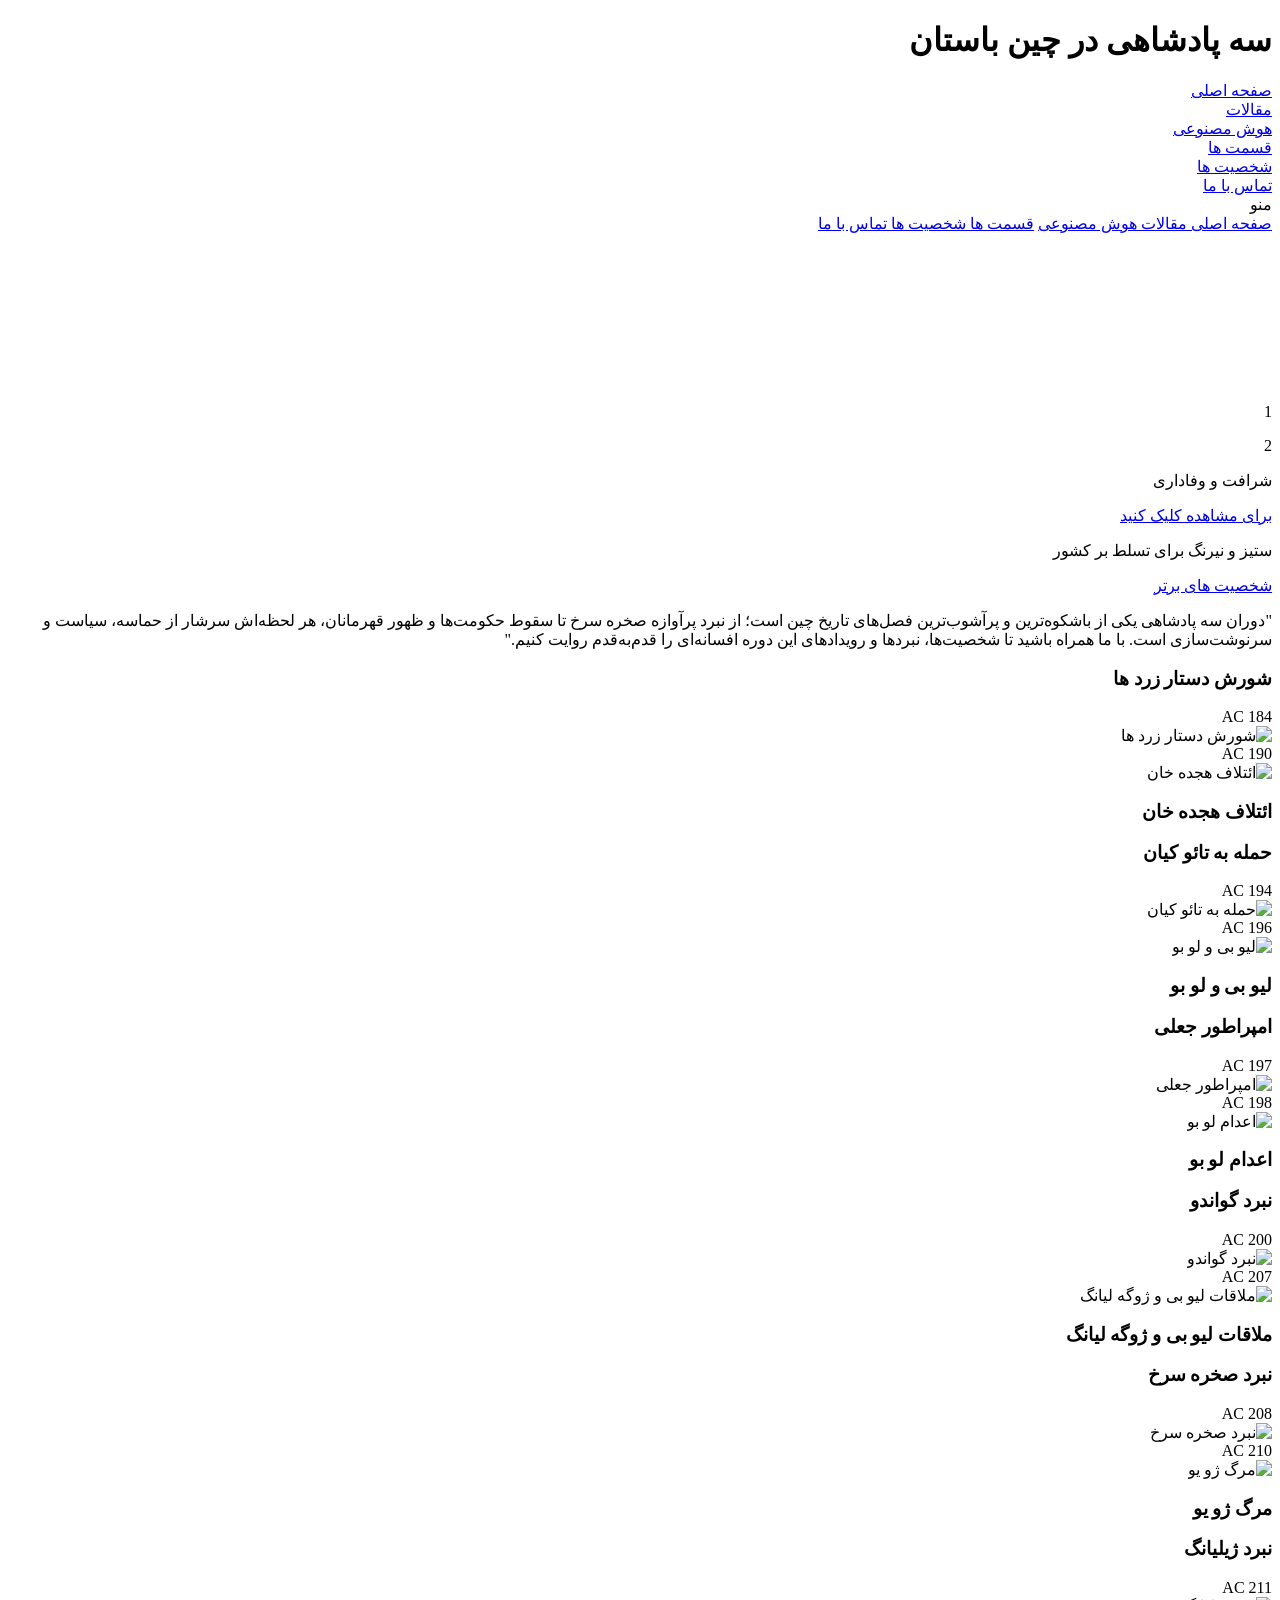
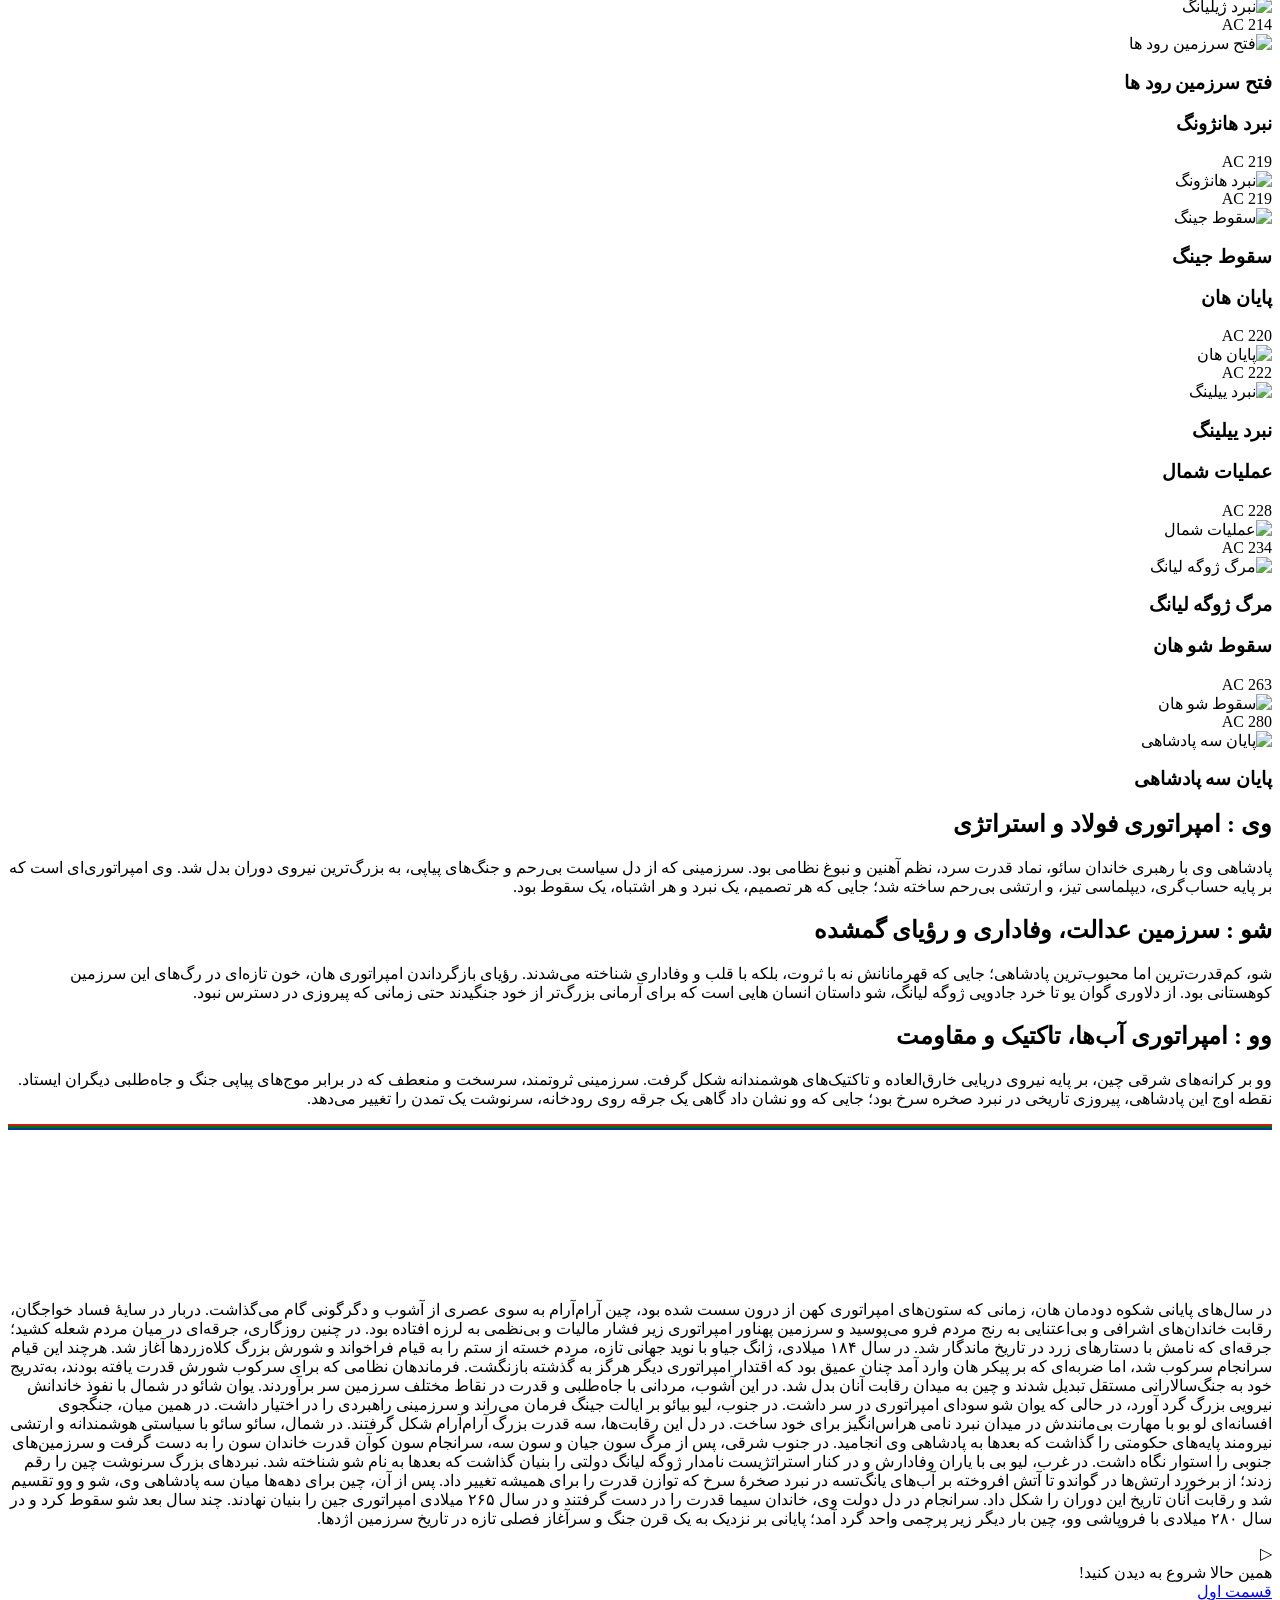
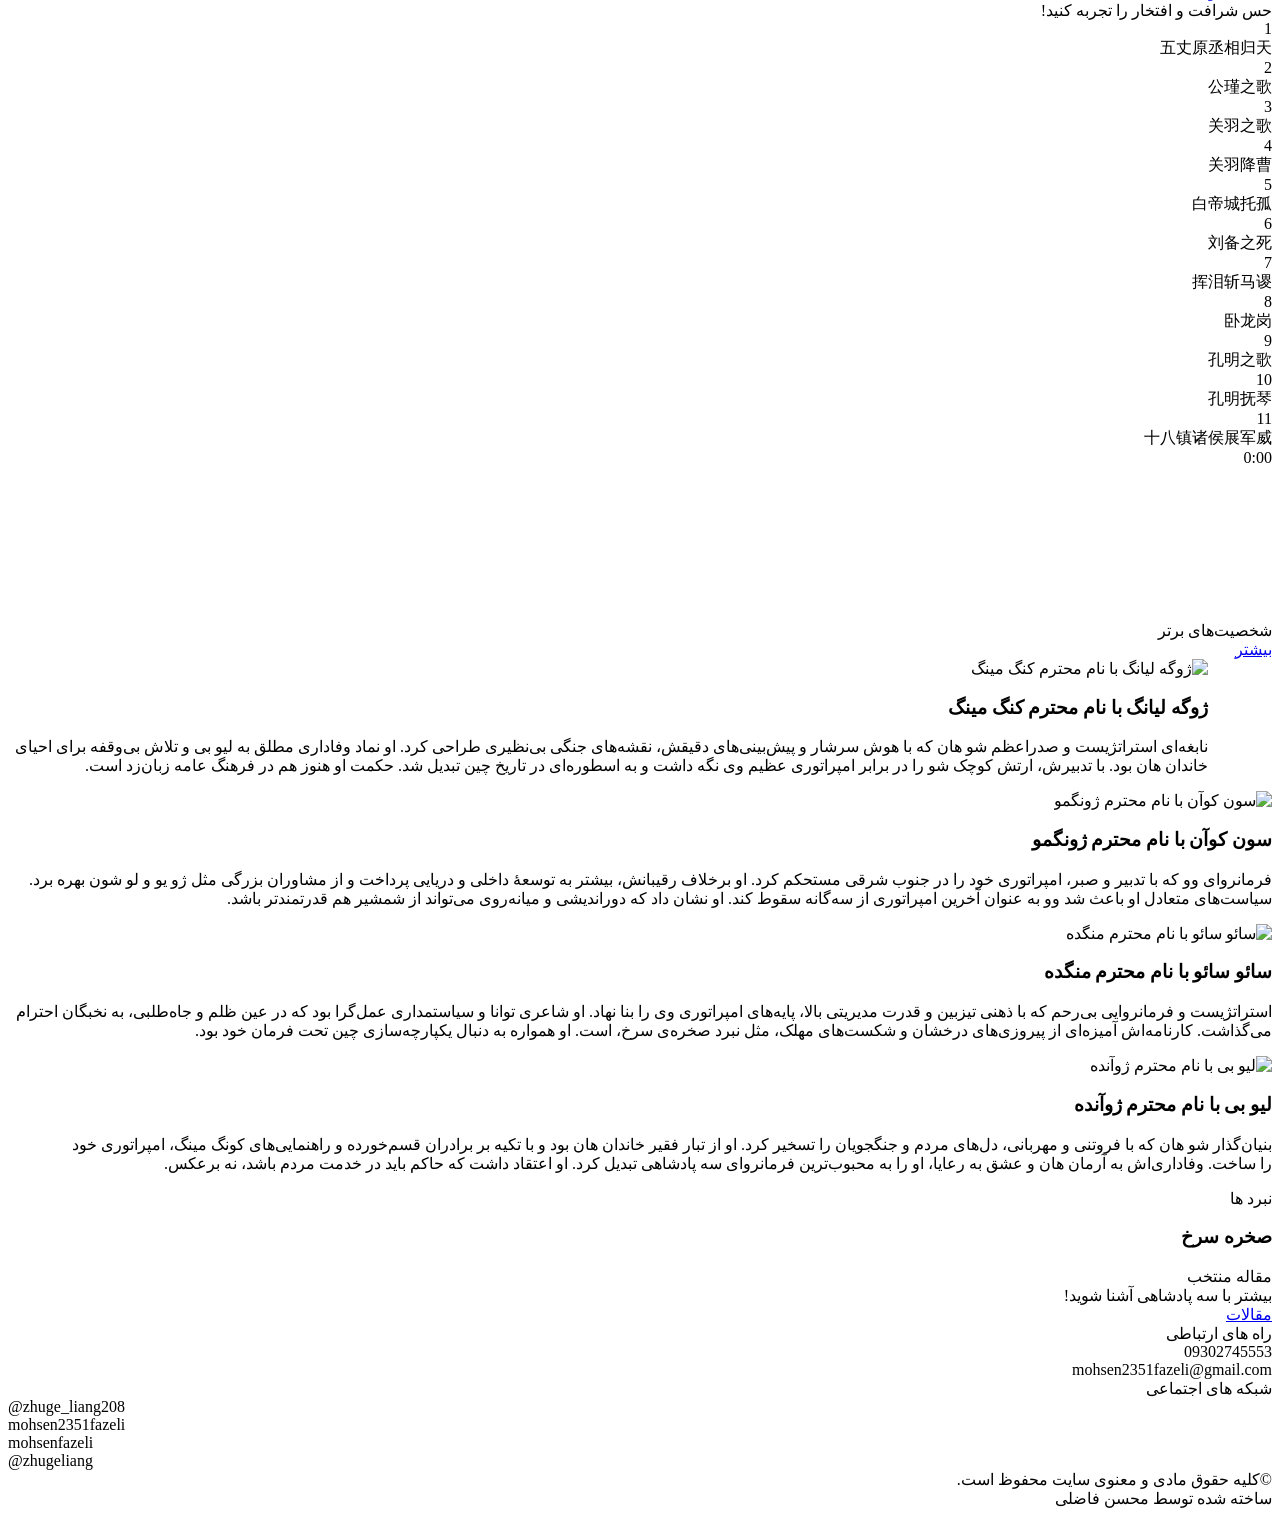
==== index.html @ 9fc481a1 "Add files via upload" ====
<!doctype html>
<html lang="fa" dir="rtl">
  <head>
    <link rel="canonical" href="https://threekingdom.ir/" />
    <meta charset="UTF-8" />
    <meta name="viewport" content="width=device-width, initial-scale=1.0" />
    <meta name="theme-color" content="rgb(157, 218, 157)" />
    <meta
      name="description"
      content="سه پادشاهی در چین باستان؛ خط زمانی، شخصیت‌ها،پادشاهی ها"
    />
    <link rel="stylesheet" href="./style/index.css" />
    <title>THREE KINGDOMS | سه پادشاهی</title>
  </head>
  <body>
    <div class="seo">
      <h1>سه پادشاهی در چین باستان</h1>
    </div>
    <div class="div">
      <!-- header -->
      <header class="header">
        <div class="hed-1">
          <a href="./index.html" class="hed-1-c"
            >صفحه اصلی
            <div class="a-extra ss"></div
          ></a>
          <a href="./temp/veblog.html" class="hed-1-c"
            >مقالات
            <div class="a-extra"></div
          ></a>
          <a href="./temp/ai.html" class="hed-1-c"
            >هوش مصنوعی
            <div class="a-extra"></div
          ></a>
        </div>
        <div class="hed-2"></div>
        <div class="hed-1">
          <a href="./temp/episode.html" class="hed-1-c"
            >قسمت ها
            <div class="a-extra"></div
          ></a>
          <a href="./temp/persons.html" class="hed-1-c"
            >شخصیت ها
            <div class="a-extra"></div
          ></a>
          <a href="./temp/callus.html" class="hed-1-c"
            >تماس با ما
            <div class="a-extra"></div
          ></a>
        </div>
      </header>

      <div class="hola hidt"></div>
      <div class="panel w0">
        <div class="panel-titr">منو</div>
        <div class="panel-body">
          <a href="./index.html" class="hed-1-c sd">صفحه اصلی </a>
          <a href="./temp/veblog.html" class="hed-1-c sd">مقالات </a
          ><a href="./temp/ai.html" class="hed-1-c sd">هوش مصنوعی</a>
          <a href="./temp/episode.html" class="hed-1-c sd">قسمت ها </a>
          <a href="./temp/persons.html" class="hed-1-c sd">شخصیت ها </a
          ><a href="./temp/callus.html" class="hed-1-c sd">تماس با ما</a>
        </div>
      </div>
      <div class="panel-btn">
        <div class="panel-btn-child ca"></div>
        <div class="panel-btn-child cb"></div>
        <div class="panel-btn-child cc"></div>
      </div>
      <!-- hero -->
      <section class="hero">
        <canvas class="can"></canvas>
        <div class="hero-extra">
          <div class="hero-extra-1">
            <p class="s">1</p>
            <div class="hero-extra-1-kh"></div>
          </div>
          <div class="hero-extra-2">
            <p class="s">2</p>
            <div class="hero-extra-2-kh"></div>
          </div>
        </div>
        <div class="hero-1">
          <div class="hero-1-extra"></div>
          <div class="hero-1-1">
            <div class="hero-1-1-1"></div>
          </div>
          <div class="hero-1-2">
            <p class="hero-1-2-1">شرافت و وفاداری</p>
            <a href="./temp/episode.html" class="hero-1-2-2"
              >برای مشاهده کلیک کنید</a
            >
          </div>
        </div>
        <div class="hero-2 hidden">
          <div class="hero-2-extra"></div>
          <div class="hero-2-1">
            <p class="hero-2-1-1">ستیز و نیرنگ برای تسلط بر کشور</p>
            <a href="./temp/persons.html" class="hero-2-1-2">شخصیت های برتر</a>
          </div>
          <div class="hero-2-2">
            <div class="hero-2-2-1"></div>
          </div>
        </div>
      </section>
      <!-- text under hero -->
      <div class="under-ded">
        <p class="under-2">
          "دوران <span class="three-kingdom">سه پادشاهی</span> یکی از
          باشکوه‌ترین و پرآشوب‌ترین فصل‌های تاریخ چین است؛ از نبرد پرآوازه صخره
          سرخ تا سقوط حکومت‌ها و ظهور قهرمانان، هر لحظه‌اش سرشار از حماسه، سیاست
          و سرنوشت‌سازی است. با ما همراه باشید تا شخصیت‌ها، نبردها و رویدادهای
          این دوره افسانه‌ای را قدم‌به‌قدم روایت کنیم."
        </p>
      </div>
      <!--  timeline  -->
      <section class="time-line">
        <div class="time-left">
          <h3 class="time-left-1">شورش دستار زرد ها</h3>
          <div class="time-left-2">
            <div class="time-left-cer"></div>
            <div class="time-left-date">184 AC</div>
            <img
              class="time-img bl"
              src="./pict/first.jpg"
              alt="شورش دستار زرد ها"
            />
          </div>
        </div>

        <div class="time-right">
          <div class="time-right-1">
            <div class="time-right-cer"></div>
            <div class="time-right-date">190 AC</div>
            <img
              class="time-img br"
              src="./pict/t1.jpg"
              alt="ائتلاف هجده خان"
            />
          </div>
          <h3 class="time-right-2">ائتلاف هجده خان</h3>
        </div>

        <div class="time-left">
          <h3 class="time-left-1">حمله به تائو کیان</h3>
          <div class="time-left-2">
            <div class="time-left-cer"></div>
            <div class="time-left-date">194 AC</div>
            <img
              class="time-img bl"
              src="./pict/t2.jpg"
              alt="حمله به تائو کیان"
            />
          </div>
        </div>

        <div class="time-right">
          <div class="time-right-1">
            <div class="time-right-cer"></div>
            <div class="time-right-date">196 AC</div>
            <img class="time-img br" src="./pict/t3.jpg" alt="لیو بی و لو بو" />
          </div>
          <h3 class="time-right-2">لیو بی و لو بو</h3>
        </div>

        <div class="time-left">
          <h3 class="time-left-1">امپراطور جعلی</h3>
          <div class="time-left-2">
            <div class="time-left-cer"></div>
            <div class="time-left-date">197 AC</div>
            <img class="time-img bl" src="./pict/t4.jpg" alt="امپراطور جعلی" />
          </div>
        </div>

        <div class="time-right">
          <div class="time-right-1">
            <div class="time-right-cer"></div>
            <div class="time-right-date">198 AC</div>
            <img class="time-img br" src="./pict/t5.jpg" alt="اعدام لو بو" />
          </div>
          <h3 class="time-right-2">اعدام لو بو</h3>
        </div>

        <div class="time-left">
          <h3 class="time-left-1">نبرد گواندو</h3>
          <div class="time-left-2">
            <div class="time-left-cer"></div>
            <div class="time-left-date">200 AC</div>
            <img class="time-img bl" src="./pict/t6.jpg" alt="نبرد گواندو" />
          </div>
        </div>

        <div class="time-right">
          <div class="time-right-1">
            <div class="time-right-cer"></div>
            <div class="time-right-date">207 AC</div>
            <img
              class="time-img br"
              src="./pict/t7.jpg"
              alt="ملاقات لیو بی و ژوگه لیانگ"
            />
          </div>
          <h3 class="time-right-2">ملاقات لیو بی و ژوگه لیانگ</h3>
        </div>

        <div class="time-left">
          <h3 class="time-left-1">نبرد صخره سرخ</h3>
          <div class="time-left-2">
            <div class="time-left-cer"></div>
            <div class="time-left-date">208 AC</div>
            <img class="time-img bl" src="./pict/t8.jpg" alt="نبرد صخره سرخ" />
          </div>
        </div>

        <div class="time-right">
          <div class="time-right-1">
            <div class="time-right-cer"></div>
            <div class="time-right-date">210 AC</div>
            <img class="time-img br" src="./pict/t9.jpg" alt="مرگ ژو یو" />
          </div>
          <h3 class="time-right-2">مرگ ژو یو</h3>
        </div>

        <div class="time-left">
          <h3 class="time-left-1">نبرد ژیلیانگ</h3>
          <div class="time-left-2">
            <div class="time-left-cer"></div>
            <div class="time-left-date">211 AC</div>
            <img class="time-img bl" src="./pict/t10.jpg" alt="نبرد ژیلیانگ" />
          </div>
        </div>

        <div class="time-right">
          <div class="time-right-1">
            <div class="time-right-cer"></div>
            <div class="time-right-date">214 AC</div>
            <img
              class="time-img br"
              src="./pict/t11.jpg"
              alt="فتح سرزمین رود ها"
            />
          </div>
          <h3 class="time-right-2">فتح سرزمین رود ها</h3>
        </div>

        <div class="time-left">
          <h3 class="time-left-1">نبرد هانژونگ</h3>
          <div class="time-left-2">
            <div class="time-left-cer"></div>
            <div class="time-left-date">219 AC</div>
            <img class="time-img bl" src="./pict/t12.jpg" alt="نبرد هانژونگ" />
          </div>
        </div>

        <div class="time-right">
          <div class="time-right-1">
            <div class="time-right-cer"></div>
            <div class="time-right-date">219 AC</div>
            <img class="time-img br" src="./pict/t20.jpg" alt="سقوط جینگ" />
          </div>
          <h3 class="time-right-2">سقوط جینگ</h3>
        </div>

        <div class="time-left">
          <h3 class="time-left-1">پایان هان</h3>
          <div class="time-left-2">
            <div class="time-left-cer"></div>
            <div class="time-left-date">220 AC</div>
            <img class="time-img bl" src="./pict/t13.jpg" alt="پایان هان" />
          </div>
        </div>

        <div class="time-right">
          <div class="time-right-1">
            <div class="time-right-cer"></div>
            <div class="time-right-date">222 AC</div>
            <img class="time-img br" src="./pict/t14.jpg" alt="نبرد ییلینگ" />
          </div>
          <h3 class="time-right-2">نبرد ییلینگ</h3>
        </div>

        <div class="time-left">
          <h3 class="time-left-1">عملیات شمال</h3>
          <div class="time-left-2">
            <div class="time-left-cer"></div>
            <div class="time-left-date">228 AC</div>
            <img class="time-img bl" src="./pict/t17.jpg" alt="عملیات شمال" />
          </div>
        </div>

        <div class="time-right">
          <div class="time-right-1">
            <div class="time-right-cer"></div>
            <div class="time-right-date">234 AC</div>
            <img
              class="time-img br"
              src="./pict/t21.jpg"
              alt="مرگ ژوگه لیانگ"
            />
          </div>
          <h3 class="time-right-2">مرگ ژوگه لیانگ</h3>
        </div>

        <div class="time-left">
          <h3 class="time-left-1">سقوط شو هان</h3>
          <div class="time-left-2">
            <div class="time-left-cer"></div>
            <div class="time-left-date">263 AC</div>
            <img class="time-img bl" src="./pict/t18.jpg" alt="سقوط شو هان" />
          </div>
        </div>

        <div class="time-right">
          <div class="time-right-1">
            <div class="time-right-cer"></div>
            <div class="time-right-date">280 AC</div>
            <img
              class="time-img br"
              src="./pict/t19.jpg"
              alt="پایان سه پادشاهی"
            />
          </div>
          <h3 class="time-right-2">پایان سه پادشاهی</h3>
        </div>
        <div class="dd"></div>
      </section>
      <!-- three kingdoms text -->
      <div class="thtext">
        <div class="th-child">
          <div class="th-titr">
            <div
              class="th-titr-1"
              style="background-color: rgb(199, 27, 27)"
            ></div>
            <h2 class="th-titr-2">وی : امپراتوری فولاد و استراتژی</h2>
            <div
              class="th-titr-3"
              style="background-image: url(&quot;./pngpic/c.png&quot;)"
            ></div>
          </div>
          <p class="th-text">
            پادشاهی وی با رهبری خاندان سائو، نماد قدرت سرد، نظم آهنین و نبوغ
            نظامی بود. سرزمینی که از دل سیاست بی‌رحم و جنگ‌های پیاپی، به
            بزرگ‌ترین نیروی دوران بدل شد. وی امپراتوری‌ای است که بر پایه
            حساب‌گری، دیپلماسی تیز، و ارتشی بی‌رحم ساخته شد؛ جایی که هر تصمیم،
            یک نبرد و هر اشتباه، یک سقوط بود.
          </p>
        </div>
        <div class="th-child">
          <div class="th-titr">
            <div
              class="th-titr-1"
              style="background-color: rgb(7, 111, 12)"
            ></div>
            <h2 class="th-titr-2">شو : سرزمین عدالت، وفاداری و رؤیای گمشده</h2>
            <div
              class="th-titr-3"
              style="background-image: url(&quot;./pngpic/d.png&quot;)"
            ></div>
          </div>
          <p class="th-text">
            شو، کم‌قدرت‌ترین اما محبوب‌ترین پادشاهی؛ جایی که قهرمانانش نه با
            ثروت، بلکه با قلب و وفاداری شناخته می‌شدند. رؤیای بازگرداندن
            امپراتوری هان، خون تازه‌ای در رگ‌های این سرزمین کوهستانی بود. از
            دلاوری گوان یو تا خرد جادویی ژوگه لیانگ، شو داستان انسان هایی است که
            برای آرمانی بزرگ‌تر از خود جنگیدند حتی زمانی که پیروزی در دسترس
            نبود.
          </p>
        </div>
        <div class="th-child">
          <div class="th-titr">
            <div
              class="th-titr-1"
              style="background-color: rgb(6, 57, 151)"
            ></div>
            <h2 class="th-titr-2">وو : امپراتوری آب‌ها، تاکتیک و مقاومت</h2>
            <div
              class="th-titr-3"
              style="background-image: url(&quot;./pngpic/b.png&quot;)"
            ></div>
          </div>
          <p class="th-text">
            وو بر کرانه‌های شرقی چین، بر پایه نیروی دریایی خارق‌العاده و
            تاکتیک‌های هوشمندانه شکل گرفت. سرزمینی ثروتمند، سرسخت و منعطف که در
            برابر موج‌های پیاپی جنگ و جاه‌طلبی دیگران ایستاد. نقطه اوج این
            پادشاهی، پیروزی تاریخی در نبرد صخره سرخ بود؛ جایی که وو نشان داد
            گاهی یک جرقه روی رودخانه، سرنوشت یک تمدن را تغییر می‌دهد.
          </p>
        </div>
      </div>
      <div class="thtext-extra">
        <div class="thtext-extra-extra red r1"></div>
        <div
          class="thtext-extra-child"
          style="border: rgb(199, 27, 27) solid 1px"
        ></div>
        <div
          class="thtext-extra-child"
          style="border: rgb(7, 111, 12) solid 1px"
        ></div>
        <div
          class="thtext-extra-child"
          style="border: rgb(6, 57, 151) solid 1px"
        ></div>
      </div>

      <!-- road to throne -->
      <div class="throne">
        <div class="throne-hale"></div>
        <canvas class="thcan"></canvas>
      </div>

      <!-- gif -->
      <section class="gif">
        <p class="gif-1">
          در سال‌های پایانی شکوه دودمان هان، زمانی که ستون‌های امپراتوری کهن از
          درون سست شده بود، چین آرام‌آرام به سوی عصری از آشوب و دگرگونی گام
          می‌گذاشت. دربار در سایهٔ فساد خواجگان، رقابت خاندان‌های اشرافی و
          بی‌اعتنایی به رنج مردم فرو می‌پوسید و سرزمین پهناور امپراتوری زیر فشار
          مالیات و بی‌نظمی به لرزه افتاده بود. در چنین روزگاری، جرقه‌ای در میان
          مردم شعله کشید؛ جرقه‌ای که نامش با دستارهای زرد در تاریخ ماندگار شد.
          در سال ۱۸۴ میلادی، ژانگ جیاو با نوید جهانی تازه، مردم خسته از ستم را
          به قیام فراخواند و شورش بزرگ کلاه‌زردها آغاز شد. هرچند این قیام
          سرانجام سرکوب شد، اما ضربه‌ای که بر پیکر هان وارد آمد چنان عمیق بود که
          اقتدار امپراتوری دیگر هرگز به گذشته بازنگشت. فرماندهان نظامی که برای
          سرکوب شورش قدرت یافته بودند، به‌تدریج خود به جنگ‌سالارانی مستقل تبدیل
          شدند و چین به میدان رقابت آنان بدل شد. در این آشوب، مردانی با جاه‌طلبی
          و قدرت در نقاط مختلف سرزمین سر برآوردند. یوان شائو در شمال با نفوذ
          خاندانش نیرویی بزرگ گرد آورد، در حالی که یوان شو سودای امپراتوری در سر
          داشت. در جنوب، لیو بیائو بر ایالت جینگ فرمان می‌راند و سرزمینی راهبردی
          را در اختیار داشت. در همین میان، جنگجوی افسانه‌ای لو بو با مهارت
          بی‌مانندش در میدان نبرد نامی هراس‌انگیز برای خود ساخت. در دل این
          رقابت‌ها، سه قدرت بزرگ آرام‌آرام شکل گرفتند. در شمال، سائو سائو با
          سیاستی هوشمندانه و ارتشی نیرومند پایه‌های حکومتی را گذاشت که بعدها به
          پادشاهی وی انجامید. در جنوب شرقی، پس از مرگ سون جیان و سون سه، سرانجام
          سون کوآن قدرت خاندان سون را به دست گرفت و سرزمین‌های جنوبی را استوار
          نگاه داشت. در غرب، لیو بی با یاران وفادارش و در کنار استراتژیست نامدار
          ژوگه لیانگ دولتی را بنیان گذاشت که بعدها به نام شو شناخته شد. نبردهای
          بزرگ سرنوشت چین را رقم زدند؛ از برخورد ارتش‌ها در گواندو تا آتش
          افروخته بر آب‌های یانگ‌تسه در نبرد صخرهٔ سرخ که توازن قدرت را برای
          همیشه تغییر داد. پس از آن، چین برای دهه‌ها میان سه پادشاهی وی، شو و وو
          تقسیم شد و رقابت آنان تاریخ این دوران را شکل داد. سرانجام در دل دولت
          وی، خاندان سیما قدرت را در دست گرفتند و در سال ۲۶۵ میلادی امپراتوری
          جین را بنیان نهادند. چند سال بعد شو سقوط کرد و در سال ۲۸۰ میلادی با
          فروپاشی وو، چین بار دیگر زیر پرچمی واحد گرد آمد؛ پایانی بر نزدیک به یک
          قرن جنگ و سرآغاز فصلی تازه در تاریخ سرزمین اژدها.
        </p>
        <div class="gif-2"></div>
      </section>

      <!-- one -->
      <section class="one">
        <div class="one-1">
          <a
            class="ww"
            href="https://www.moviesho.com/playonline/6101?player=aHR0cHM6Ly9zci5tb3ZpZXNoby5jb20vU2VyaWVzL1RocmVlLktpbmdkb21zL1RocmVlLktpbmdkb21zLkUwMS43MjBwLm1rdg=="
          ></a>
          <div class="one-1-pic"></div>
          <div class="one-1-hale"></div>
          <div class="one-1-cer">
            <div class="one-1-cer-c"><div class="mo">▷</div></div>
          </div>
        </div>
        <div class="one-2">
          <div class="one-2-1">همین حالا شروع به دیدن کنید!</div>
          <div class="one-2-2"></div>
          <a
            href="https://www.moviesho.com/playonline/6101?player=aHR0cHM6Ly9zci5tb3ZpZXNoby5jb20vU2VyaWVzL1RocmVlLktpbmdkb21zL1RocmVlLktpbmdkb21zLkUwMS43MjBwLm1rdg=="
            class="one-2-3 sasa"
            >قسمت اول</a
          >
        </div>
      </section>

      <!-- music -->
      <section class="music">
        <div class="music-e-1"></div>
        <div class="music-e-2"></div>
        <div class="music-1">
          <div class="music-1-2">حس شرافت و افتخار را تجربه کنید!</div>
          <div class="music-1-pic"></div>
        </div>
        <div class="music-2">
          <div class="music-2-pic"></div>

          <div class="omg j1">
            <div data-id="aaa" class="omgg">
              <div class="omg-num">1</div>
              <div class="omg-text">五丈原丞相归天</div>
            </div>
          </div>

          <div class="omg j2">
            <div data-id="bbb" class="omgg">
              <div class="omg-num">2</div>
              <div class="omg-text">公瑾之歌</div>
            </div>
          </div>

          <div class="omg j3">
            <div data-id="ccc" class="omgg">
              <div class="omg-num">3</div>
              <div class="omg-text">关羽之歌</div>
            </div>
          </div>

          <div class="omg j4">
            <div data-id="ddd" class="omgg">
              <div class="omg-num">4</div>
              <div class="omg-text">关羽降曹</div>
            </div>
          </div>

          <div class="omg j5">
            <div data-id="ttt" class="omgg">
              <div class="omg-num">5</div>
              <div class="omg-text">白帝城托孤</div>
            </div>
          </div>

          <div class="omg j6">
            <div data-id="eee" class="omgg">
              <div class="omg-num">6</div>
              <div class="omg-text">刘备之死</div>
            </div>
          </div>

          <div class="omg j7">
            <div data-id="lll" class="omgg">
              <div class="omg-num">7</div>
              <div class="omg-text">挥泪斩马谡</div>
            </div>
          </div>

          <div class="omg j8">
            <div data-id="ggg" class="omgg">
              <div class="omg-num">8</div>
              <div class="omg-text">卧龙岗</div>
            </div>
          </div>

          <div class="omg j9">
            <div data-id="hhh" class="omgg">
              <div class="omg-num">9</div>
              <div class="omg-text">孔明之歌</div>
            </div>
          </div>

          <div class="omg j10">
            <div data-id="iii" class="omgg">
              <div class="omg-num">10</div>
              <div class="omg-text">孔明抚琴</div>
            </div>
          </div>

          <div class="omg j11">
            <div data-id="fff" class="omgg">
              <div class="omg-num">11</div>
              <div class="omg-text">十八镇诸侯展军威</div>
            </div>
          </div>
        </div>
      </section>

      <!-- music bar -->
      <section class="music-bar h0">
        <div class="music-bar-main">
          <div class="music-time">0:00</div>
          <div class="music-pro-dad h35s">
            <div class="music-pro"></div>
            <div class="music-cer"></div>
          </div>
          <div id="main-btn" class="playstop-btn"></div>
          <div class="music-name"></div>
          <div class="close"></div>
        </div>
      </section>
      <!-- tk poster -->
      <div class="poster-dad">
        <canvas class="poster"></canvas>
      </div>
      <!-- persons -->
      <div class="persons-hed">
        <div class="person-titr">
          <div class="person-titr-1"></div>
          <div class="person-titr-2">شخصیت‌های برتر</div>
        </div>
        <div class="more-person">
          <a href="./temp/episode.html" class="qwqw">بیشتر</a>
        </div>
      </div>
      <section class="persons">
        <div class="person" style="margin-right: 4rem">
          <div class="p-ex"></div>
          <div class="person-pic"></div>
          <img
            class="time-img"
            src="./pic/jp.jpg"
            alt="ژوگه لیانگ با نام محترم کنگ مینگ"
          />
          <div class="person-hale"></div>
          <div class="person-enf">
            <h3 class="person-name">ژوگه لیانگ با نام محترم کنگ مینگ</h3>
            <p class="person-to">
              نابغه‌ای استراتژیست و صدراعظم شو هان که با هوش سرشار و
              پیش‌بینی‌های دقیقش، نقشه‌های جنگی بی‌نظیری طراحی کرد. او نماد
              وفاداری مطلق به لیو بی و تلاش بی‌وقفه برای احیای خاندان هان بود.
              با تدبیرش، ارتش کوچک شو را در برابر امپراتوری عظیم وی نگه داشت و
              به اسطوره‌ای در تاریخ چین تبدیل شد. حکمت او هنوز هم در فرهنگ عامه
              زبان‌زد است.
            </p>
          </div>
        </div>

        <div class="person">
          <div class="p-ex"></div>
          <div class="person-pic"></div>
          <img
            class="time-img"
            src="./pic/sunquanp.jpeg"
            alt="سون کوآن با نام محترم ژونگمو"
          />
          <div class="person-hale"></div>
          <div class="person-enf">
            <h3 class="person-name">سون کوآن با نام محترم ژونگمو</h3>
            <p class="person-to">
              فرمانروای وو که با تدبیر و صبر، امپراتوری خود را در جنوب شرقی
              مستحکم کرد. او برخلاف رقیبانش، بیشتر به توسعهٔ داخلی و دریایی
              پرداخت و از مشاوران بزرگی مثل ژو یو و لو شون بهره برد. سیاست‌های
              متعادل او باعث شد وو به عنوان آخرین امپراتوری از سه‌گانه سقوط کند.
              او نشان داد که دوراندیشی و میانه‌روی می‌تواند از شمشیر هم
              قدرتمندتر باشد.
            </p>
          </div>
        </div>

        <div class="person">
          <div class="p-ex"></div>
          <div class="person-pic"></div>
          <img
            class="time-img"
            src="./pic/caop.jpg"
            alt="سائو سائو با نام محترم منگده"
          />
          <div class="person-hale"></div>
          <div class="person-enf">
            <h3 class="person-name">سائو سائو با نام محترم منگده</h3>
            <p class="person-to">
              استراتژیست و فرمانروایی بی‌رحم که با ذهنی تیزبین و قدرت مدیریتی
              بالا، پایه‌های امپراتوری وی را بنا نهاد. او شاعری توانا و
              سیاستمداری عمل‌گرا بود که در عین ظلم و جاه‌طلبی، به نخبگان احترام
              می‌گذاشت. کارنامه‌اش آمیزه‌ای از پیروزی‌های درخشان و شکست‌های
              مهلک، مثل نبرد صخره‌ی سرخ، است. او همواره به دنبال یکپارچه‌سازی
              چین تحت فرمان خود بود.
            </p>
          </div>
        </div>

        <div class="person" style="margin-left: 4rem">
          <div class="p-ex"></div>
          <div class="person-pic"></div>
          <img
            class="time-img"
            src="./pic/liubeyp.jpeg"
            alt="لیو بی با نام محترم ژوآنده"
          />
          <div class="person-hale"></div>
          <div class="person-enf">
            <h3 class="person-name">لیو بی با نام محترم ژوآنده</h3>
            <p class="person-to">
              بنیان‌گذار شو هان که با فروتنی و مهربانی، دل‌های مردم و جنگجویان
              را تسخیر کرد. او از تبار فقیر خاندان هان بود و با تکیه بر برادران
              قسم‌خورده و راهنمایی‌های کونگ مینگ، امپراتوری خود را ساخت.
              وفاداری‌اش به آرمان هان و عشق به رعایا، او را به محبوب‌ترین
              فرمانروای سه پادشاهی تبدیل کرد. او اعتقاد داشت که حاکم باید در
              خدمت مردم باشد، نه برعکس.
            </p>
          </div>
        </div>
      </section>

      <!-- magale -->
      <section class="magale">
        <div class="magale-1">
          <div class="magale-1-pic">
            <div href="" class="magale-1-pic-1">
              <a href="./article/redcliff.html" class="opq"></a>
              <div class="magale-1-pic-1-1"></div>
              <div class="magale-1-pic-1-2">
                <div class="cer"></div>
                <div class="cer"></div>
                <div class="cer"></div>
              </div>
            </div>
            <div class="magale-1-pic-2">نبرد ها</div>
          </div>
          <h3 class="magale-1-name">صخره سرخ</h3>
        </div>
        <div class="magale-2">
          <div class="magale-2-1">مقاله منتخب</div>
          <div class="magale-2-2">بیشتر با سه پادشاهی آشنا شوید!</div>
          <a href="./temp/veblog.html" class="one-2-3">مقالات</a>
        </div>
      </section>
    </div>
    <div class="space"></div>
    <!-- footer -->
    <footer class="footer">
      <div class="footer-hed">
        <div class="footer-hed-pic"></div>
      </div>

      <div class="footer-dad">
        <div class="footer-1">
          <div class="footer-1-hed">
            <div class="footer-1-hed-cer"></div>
            <div class="footer-1-hed-name">راه های ارتباطی</div>
          </div>
          <div class="footer-1-body">
            <div class="footer-1-body-ch">
              <div
                class="footer-1-body-ch-1"
                style="
                  background-image: url(&quot;./pngpic/phone.png&quot;);
                  background-size: cover;
                "
              ></div>
              <div class="footer-1-body-ch-2">09302745553</div>
            </div>
            <div class="footer-1-body-ch">
              <div
                class="footer-1-body-ch-1"
                style="
                  background-image: url(&quot;./pngpic/email.png&quot;);
                  background-size: cover;
                "
              ></div>
              <div class="footer-1-body-ch-2">mohsen2351fazeli@gmail.com</div>
            </div>
          </div>
        </div>
        <div class="footer-1">
          <div class="footer-1-hed">
            <div class="footer-1-hed-cer"></div>
            <div class="footer-1-hed-name">شبکه های اجتماعی</div>
          </div>
          <div class="footer-1-body">
            <div class="footer-1-body-ch">
              <div
                class="footer-1-body-ch-1"
                style="
                  background-image: url(&quot;./pngpic/tel.png&quot;);
                  background-size: cover;
                "
              ></div>
              <div dir="ltr" class="footer-1-body-ch-2">@zhuge_liang208</div>
            </div>
            <div class="footer-1-body-ch">
              <div
                class="footer-1-body-ch-1"
                style="
                  background-image: url(&quot;./pngpic/insta.png&quot;);
                  background-size: cover;
                "
              ></div>
              <div dir="ltr" class="footer-1-body-ch-2">mohsen2351fazeli</div>
            </div>
            <div class="footer-1-body-ch">
              <div
                class="footer-1-body-ch-1"
                style="
                  background-image: url(&quot;./pngpic/lin.png&quot;);
                  background-size: cover;
                "
              ></div>
              <div dir="ltr" class="footer-1-body-ch-2">mohsenfazeli</div>
            </div>
            <div class="footer-1-body-ch">
              <div
                class="footer-1-body-ch-1"
                style="
                  background-image: url(&quot;./pngpic/eitaa.png&quot;);
                  background-size: cover;
                "
              ></div>
              <div dir="ltr" class="footer-1-body-ch-2">@zhugeliang</div>
            </div>
          </div>
        </div>

        <div class="footer-2">
          <div class="footer-2-1">©کلیه حقوق مادی و معنوی سایت محفوظ است.</div>
          <div class="footer-2-2">ساخته شده توسط محسن فاضلی</div>
        </div>
      </div>
      <div class="footer-picpng">
        <div class="footer-picpng-pic"></div>
      </div>
    </footer>

    <audio src="" class="audio"></audio>
    <script src="./script/index.js"></script>
  </body>
</html>
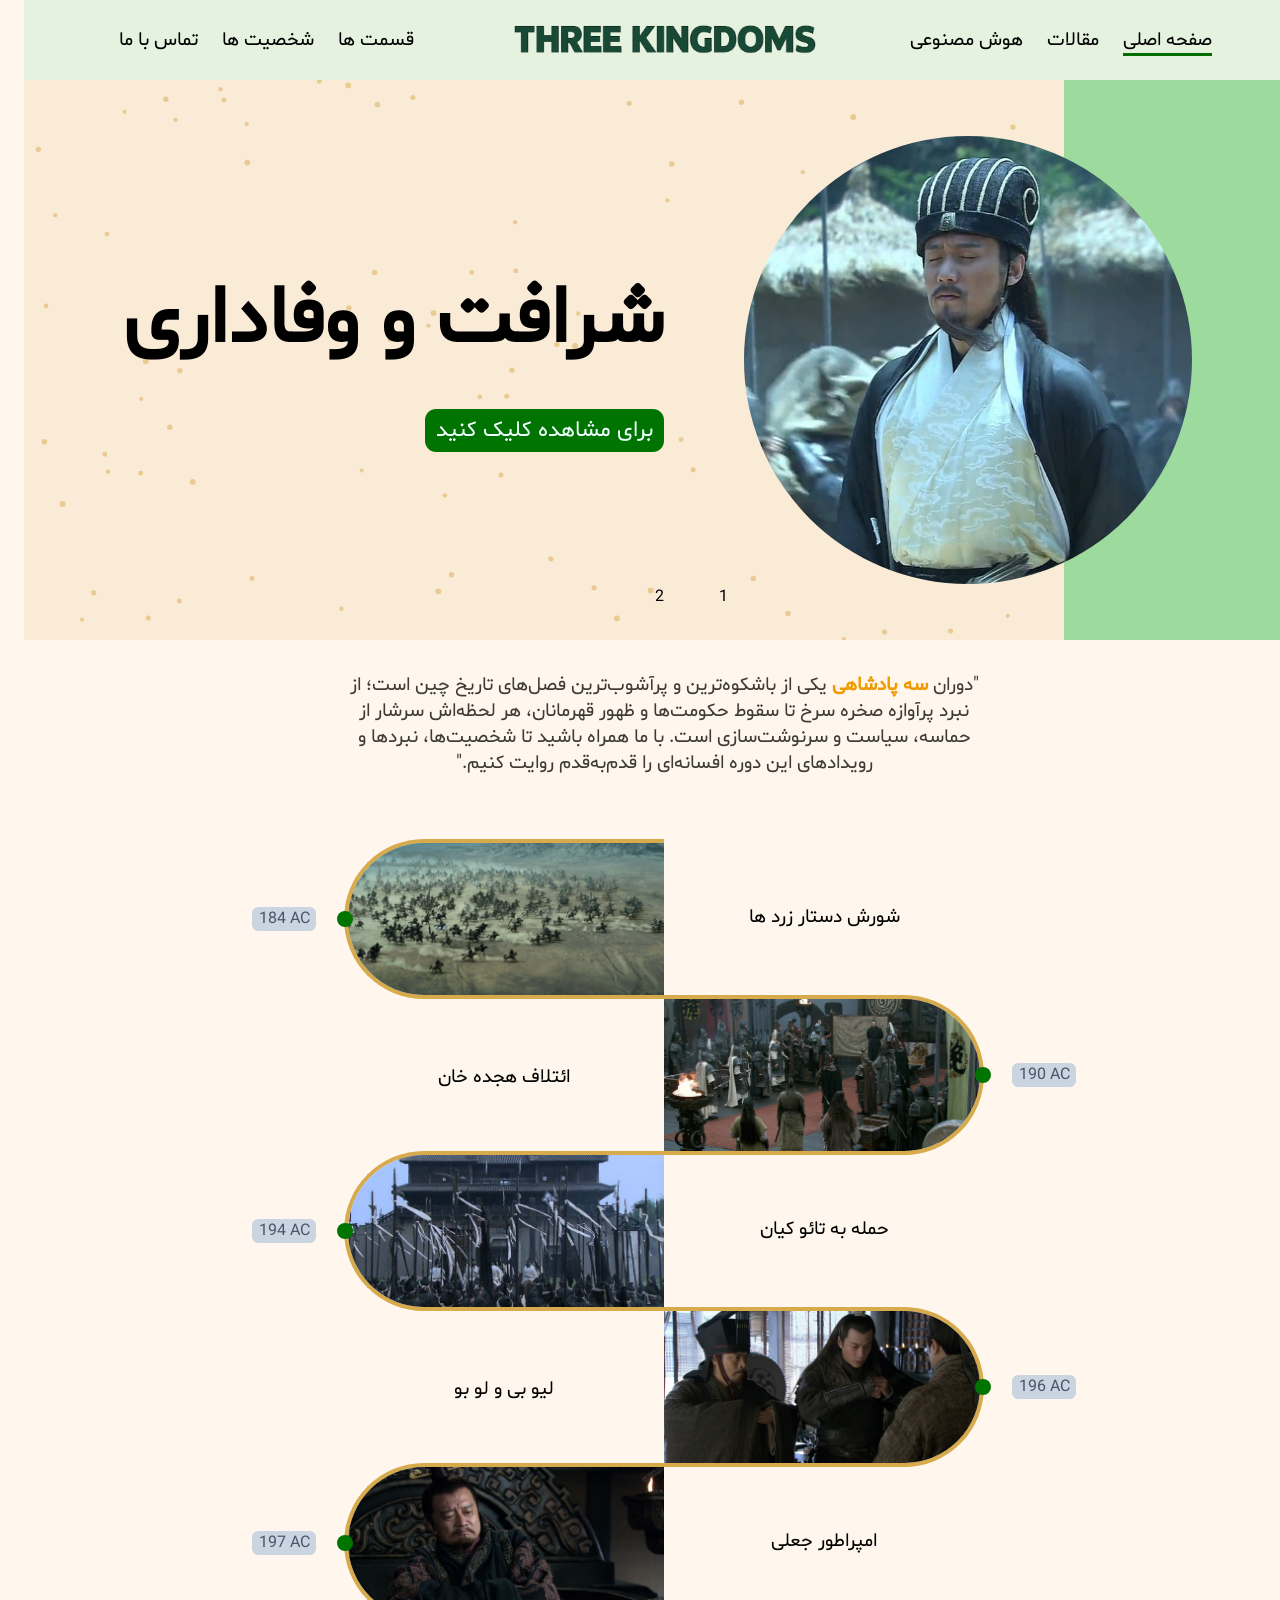
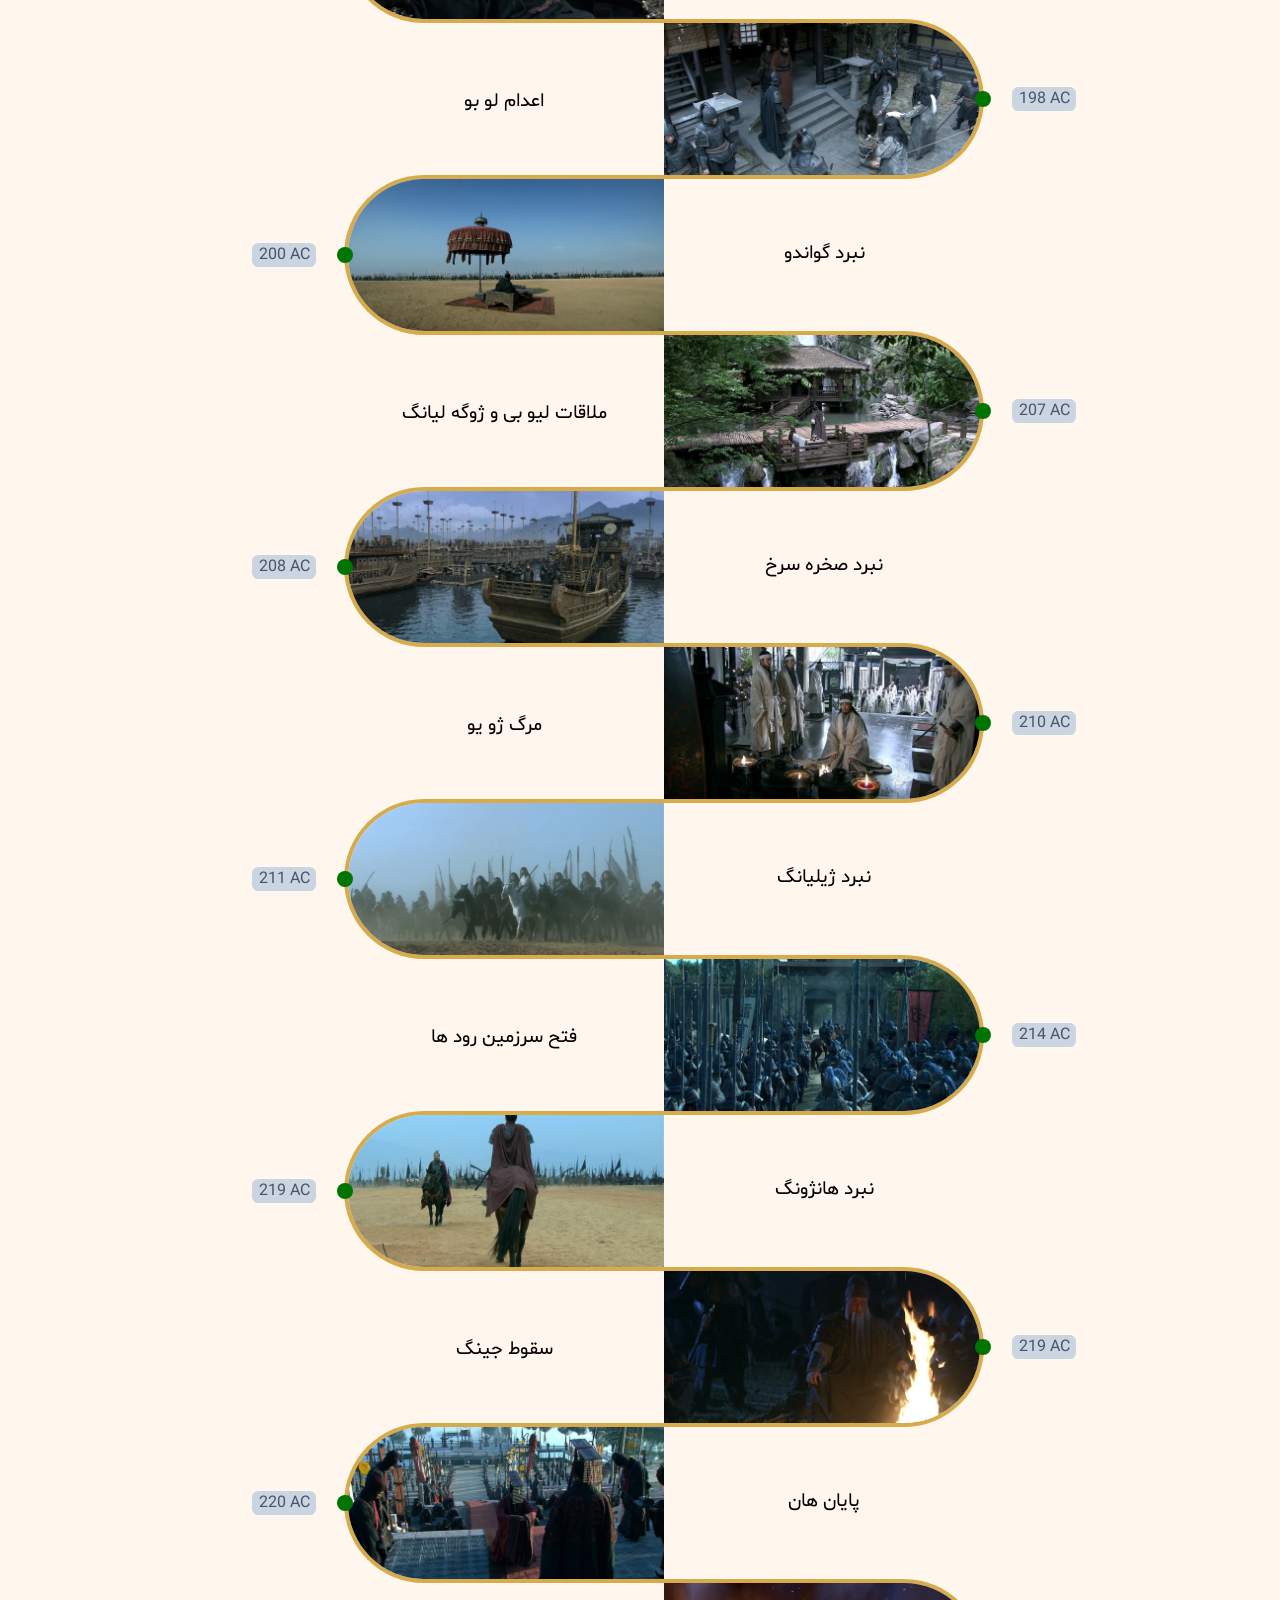
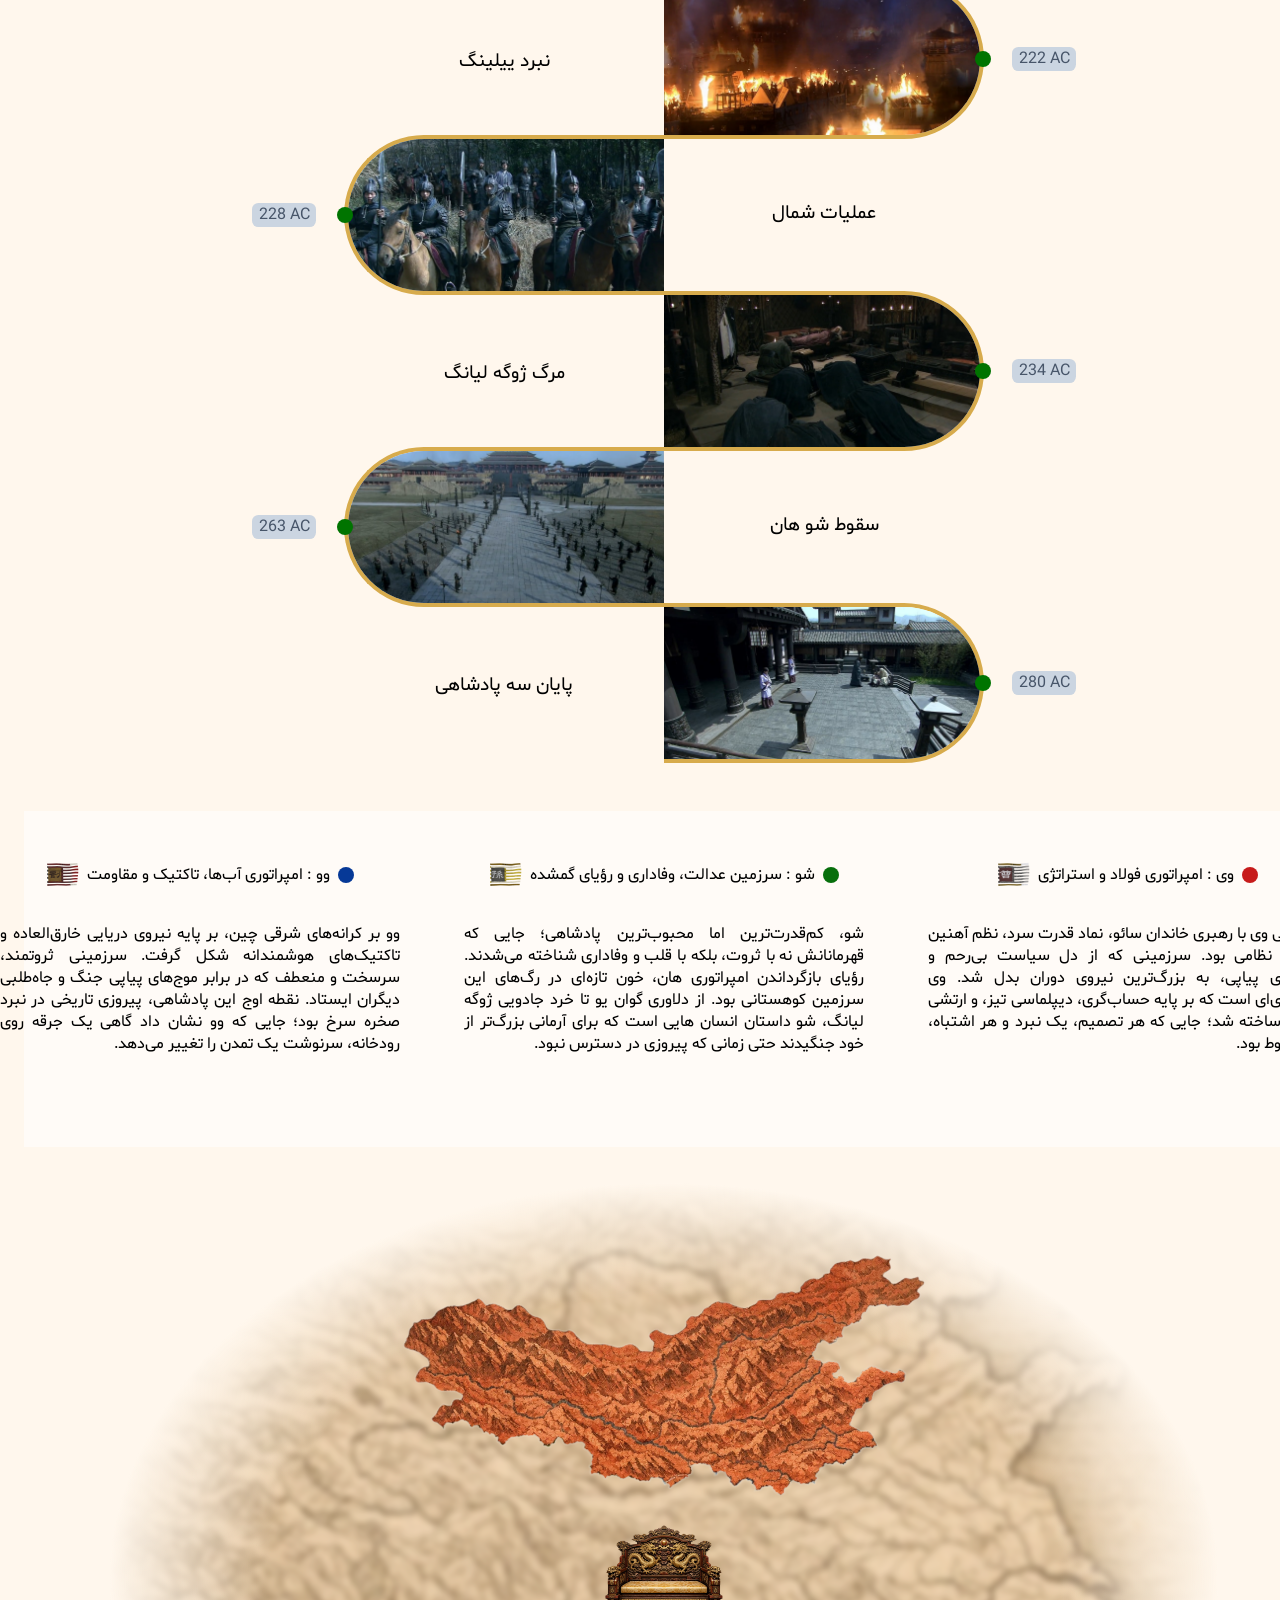
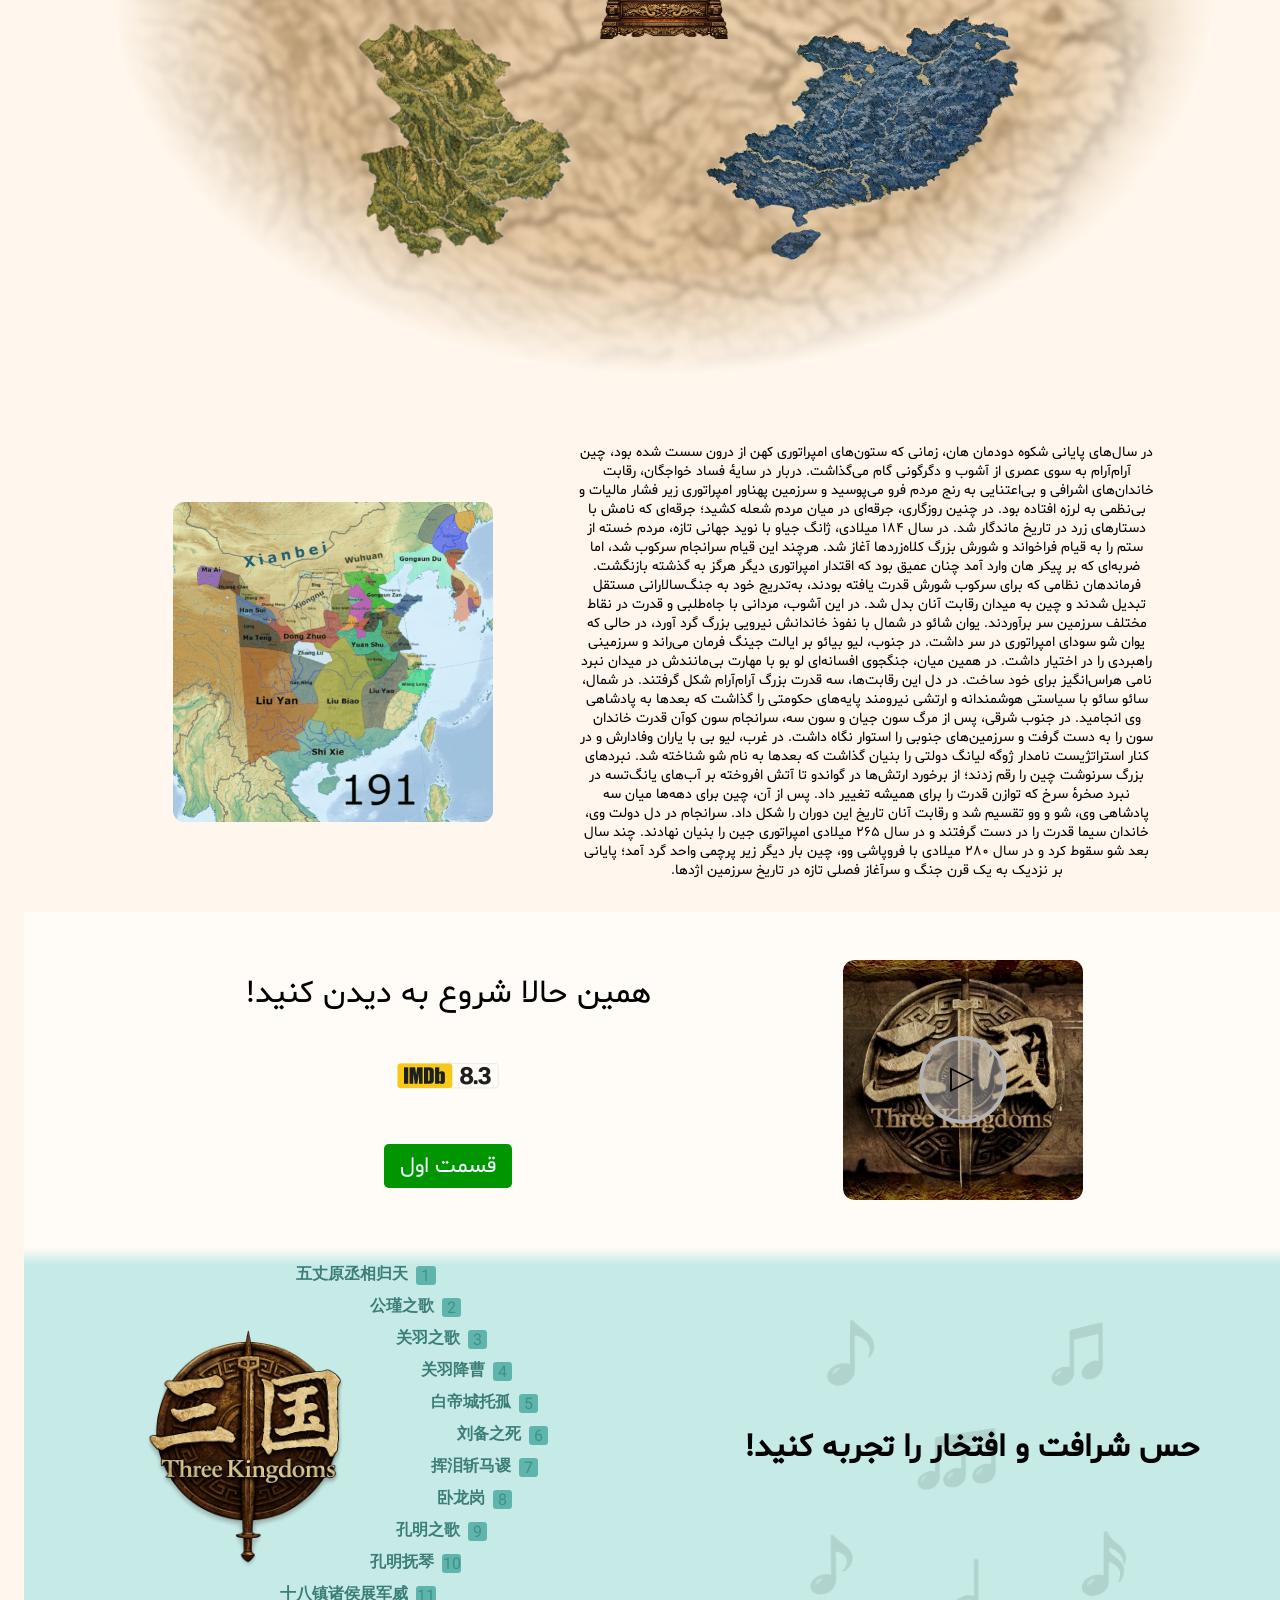
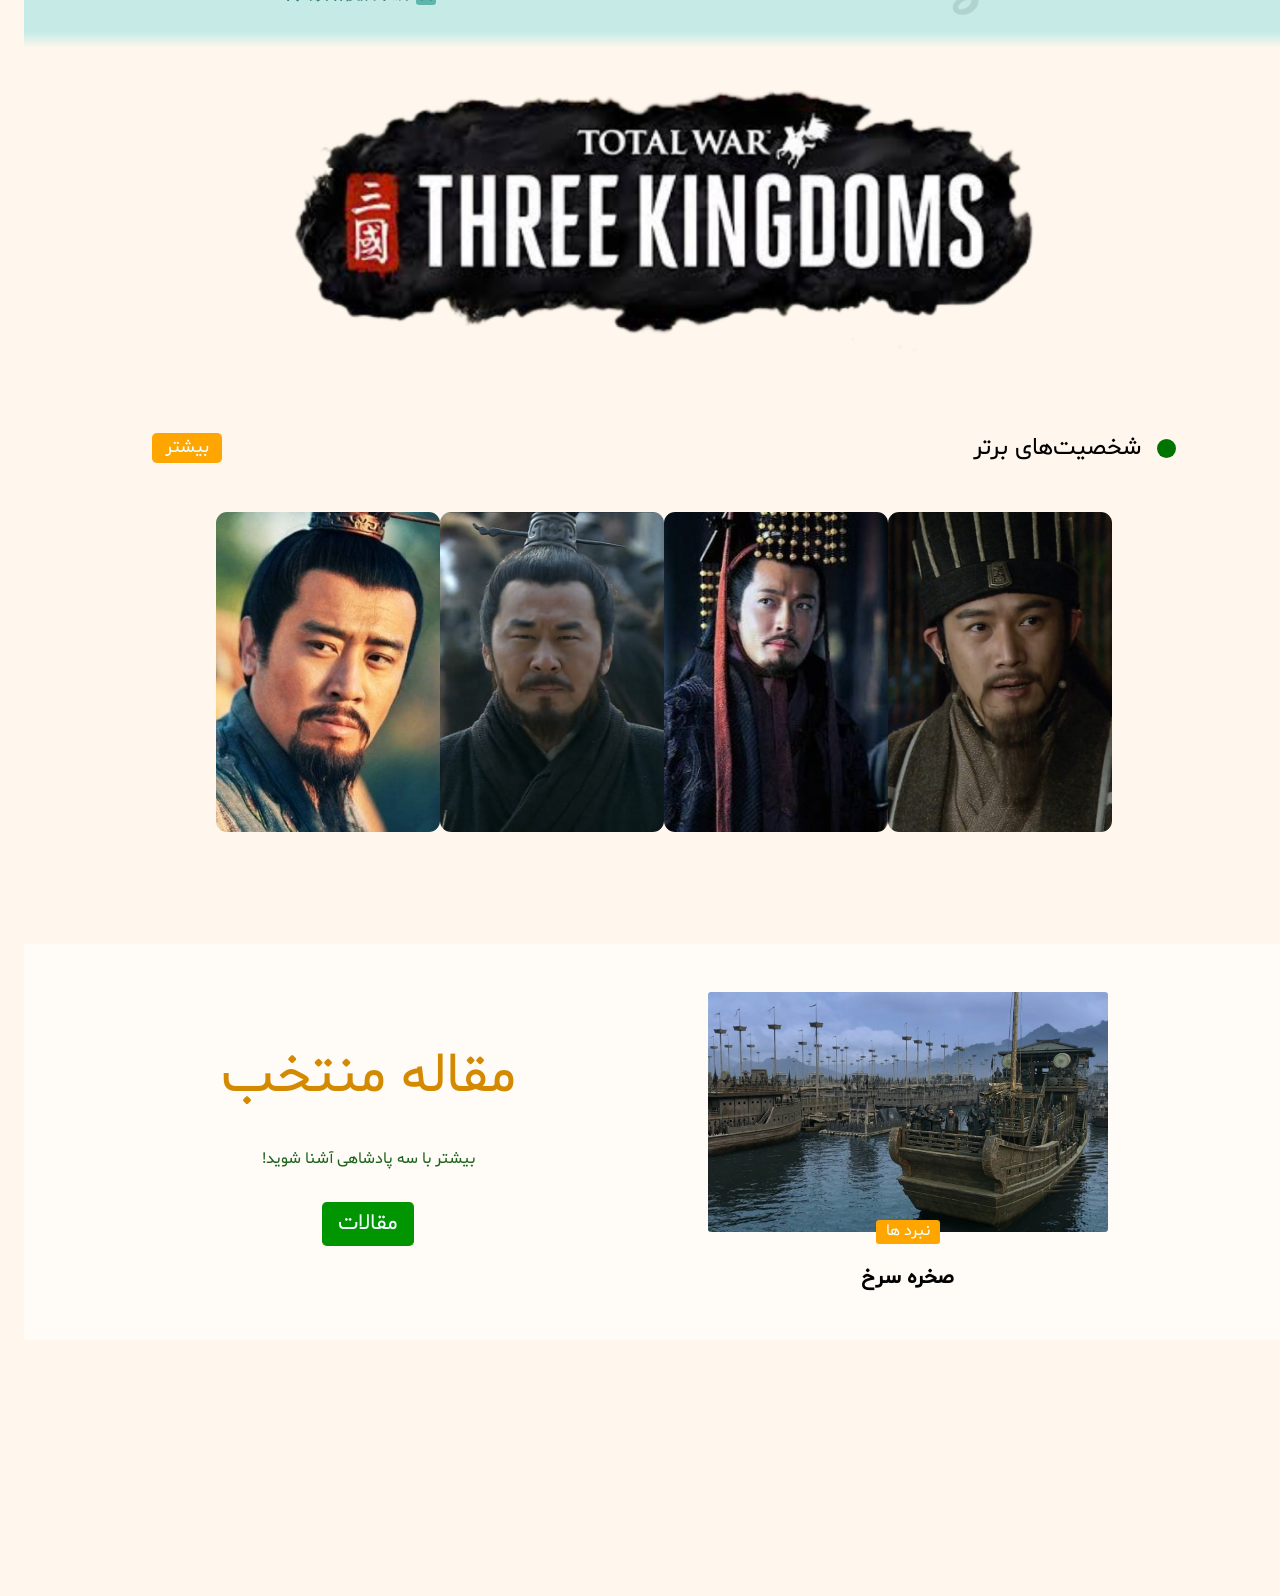
==== commit 957b5f82: "Update index.html" ====
--- a/index.html
+++ b/index.html
@@ -566,15 +566,21 @@
       <section class="music-bar h0">
         <div class="music-bar-main">
           <div class="music-time">0:00</div>
-          <div class="music-pro-dad h35s">
+
+          <div class="music-pro-dad">
             <div class="music-pro"></div>
             <div class="music-cer"></div>
           </div>
+
           <div id="main-btn" class="playstop-btn"></div>
+
           <div class="music-name"></div>
+
           <div class="close"></div>
         </div>
       </section>
+
+      <audio class="audio" preload="metadata"></audio>
       <!-- tk poster -->
       <div class="poster-dad">
         <canvas class="poster"></canvas>
--- a/style/index.css
+++ b/style/index.css
@@ -0,0 +1,1741 @@
+* {
+  margin: 0;
+  font-family: "shabnam";
+}
+@font-face {
+  font-family: "shabnam";
+  src: url("../style/Shabnam.woff2");
+}
+body {
+  background-color: rgb(255, 247, 237);
+  cursor: default;
+  position: relative;
+}
+a {
+  color: black;
+  text-decoration: none;
+}
+.div {
+  background-color: rgb(255, 247, 237);
+  position: relative;
+}
+/* header */
+.header {
+  height: 5rem;
+  background-color: rgb(228, 242, 223);
+  display: flex;
+  justify-content: space-between;
+  align-items: center;
+  position: sticky;
+  top: 0;
+  z-index: 1000;
+  transition: all 500ms;
+}
+.hed-1 {
+  display: flex;
+  align-items: center;
+  justify-content: center;
+  width: 40%;
+  gap: 1.5rem;
+  font-size: 1.2rem;
+}
+.hed-1-c {
+  position: relative;
+}
+.hed-1-c:hover .a-extra {
+  cursor: pointer;
+  width: 100%;
+  transition: all 300ms;
+}
+.hed-2 {
+  background-image: url("../pic/head.png");
+  background-size: contain;
+  height: 4rem;
+  width: 20.3rem;
+}
+.a-extra {
+  position: absolute;
+  height: 2.5px;
+  background-color: rgb(0, 111, 0);
+  width: 0;
+  transition: all 300ms;
+}
+.ss {
+  width: 100%;
+}
+.panel-btn {
+  position: fixed;
+  width: 1.5rem;
+  height: 1rem;
+  top: 1.5rem;
+  right: 1rem;
+  display: flex;
+  flex-direction: column;
+  justify-content: space-between;
+  align-items: center;
+  transition: all 600ms;
+  z-index: 100000000000000000000000000000000000000000000000000000000000000000000000000000000;
+  display: none;
+}
+.panel-btn-child {
+  width: 1.5rem;
+  height: 0.2rem;
+  background-color: orange;
+  position: relative;
+  z-index: 100000000000000000000000000000000000000000000000000000000000000000000000000000000;
+  transition: all 600ms;
+}
+.t {
+  top: calc(3.5rem / 2 - 0.5rem);
+  transition: all 600ms;
+}
+.hola {
+  position: fixed;
+  top: 0;
+  right: 0;
+  width: 100%;
+  height: 100%;
+  background-color: rgba(0, 0, 0, 0.4);
+  z-index: 100000000000000000000000000000000000000000000000000000000000000;
+  transition: all 600ms;
+}
+.panel {
+  position: fixed;
+  height: 100vh;
+  width: 15rem;
+  right: 0;
+  top: 0;
+  z-index: 100000000000000000000000000000000000000000000000000000000000000000;
+  background-color: rgb(255, 247, 237);
+  transition: all 600ms;
+  overflow: hidden;
+
+  display: flex;
+  flex-direction: column;
+}
+.panel-titr {
+  margin: 1rem 1rem 0 0;
+  font-size: 1.4rem;
+  font-weight: bold;
+  color: orange;
+}
+.panel-body {
+  margin-top: 2rem;
+  display: flex;
+  flex-direction: column;
+  gap: 0.7rem;
+  padding-right: 1rem;
+  padding-left: 1rem;
+
+  min-width: 10rem;
+}
+.sd {
+  border-bottom: solid 1px rgb(169, 208, 127);
+  padding-bottom: 0.3rem;
+}
+.w0 {
+  width: 0%;
+  transition: all 600ms;
+}
+.hidt {
+  display: none;
+  transition: all 600ms;
+}
+.r12 {
+  right: 12.5rem;
+  transition: all 600ms;
+}
+.cat {
+  position: absolute;
+  top: 0.4rem;
+  transform: rotate(45deg);
+  transform-origin: center;
+  transition: all 600ms;
+}
+.cct {
+  position: absolute;
+  top: 0.4rem;
+  transform: rotate(-45deg);
+  transform-origin: center;
+  transition: all 600ms;
+}
+/* hero */
+.hero {
+  height: 35rem;
+  background-color: antiquewhite;
+  position: relative;
+  overflow: hidden;
+}
+.hero-1 {
+  width: 100%;
+  height: 100%;
+  position: relative;
+  display: flex;
+  overflow: hidden;
+}
+.hero-1-1 {
+  display: flex;
+  justify-content: flex-start;
+  align-items: center;
+  width: 50%;
+  height: 100%;
+}
+.hero-1-1-1 {
+  background-image: url("../pic/d.jpg");
+  width: 28rem;
+  height: 28rem;
+  border-radius: 9999px;
+  background-size: contain;
+  margin-right: 7rem;
+  position: relative;
+  z-index: 1;
+  transition: all 600ms;
+}
+.hero-1-2 {
+  width: 50%;
+  height: 100%;
+  display: flex;
+  flex-direction: column;
+  justify-content: center;
+  gap: 2rem;
+  align-items: flex-start;
+}
+.hero-1-2-1 {
+  font-size: 5rem;
+  font-weight: bolder;
+  transition: all 500ms;
+}
+.hero-1-2-2 {
+  color: azure;
+  font-size: 1.4rem;
+  background-color: rgb(0, 116, 0);
+  padding: 0.4rem 0.7rem 0.4rem 0.7rem;
+  border-radius: 0.7rem;
+  transition: all 500ms;
+}
+.hero-1-extra {
+  position: absolute;
+  height: 100%;
+  right: 0;
+  width: 15rem;
+  background-color: rgb(157, 218, 157);
+  transition: all 500ms;
+}
+.hero-2 {
+  width: 100%;
+  height: 100%;
+  position: relative;
+  display: flex;
+}
+.hero-2-1 {
+  width: 40%;
+  height: 100%;
+  display: flex;
+  flex-direction: column;
+  justify-content: center;
+  gap: 3rem;
+  align-items: flex-start;
+  margin-right: 10%;
+}
+.hero-2-1-1 {
+  font-size: 5rem;
+  transition: all 500ms;
+}
+.hero-2-1-2 {
+  color: azure;
+  font-size: 1.4rem;
+  background-color: rgb(0, 116, 0);
+  padding: 0.4rem 0.7rem 0.4rem 0.7rem;
+  border-radius: 0.7rem;
+  transition: all 500ms;
+  position: relative;
+  z-index: 1;
+}
+.hero-2-2 {
+  width: 50%;
+  height: 100%;
+  display: flex;
+  justify-content: center;
+  align-items: center;
+  position: relative;
+  z-index: 1;
+}
+.hero-2-2-1 {
+  background-image: url("../pic/i.jpg");
+  width: 28rem;
+  height: 28rem;
+  border-radius: 9999px;
+  background-size: contain;
+  position: relative;
+  z-index: 1;
+  transition: all 600ms;
+}
+.hero-2-extra {
+  position: absolute;
+  width: 25rem;
+  height: 100%;
+  left: 0;
+  background-color: rgb(157, 218, 157);
+  transition: all 500ms;
+}
+.hero-extra {
+  position: absolute;
+  bottom: 2rem;
+  right: calc(50% - 4rem);
+  z-index: 2;
+  width: 8rem;
+  display: flex;
+  align-items: center;
+}
+.hero-extra-1 {
+  position: relative;
+  z-index: 1;
+  width: 50%;
+  display: flex;
+  align-items: center;
+  gap: 0.2rem;
+}
+.hero-extra-2 {
+  position: relative;
+  z-index: 1;
+  width: 50%;
+  display: flex;
+  align-items: center;
+  gap: 0.2rem;
+}
+.hero-extra-1-kh {
+  height: 0.2rem;
+  background-color: rgb(145, 113, 67);
+  border-radius: 0.5rem;
+}
+.hero-extra-2-kh {
+  height: 0.2rem;
+  background-color: rgb(145, 113, 67);
+  border-radius: 0.5rem;
+}
+.s {
+  font-feature-settings: "tnam";
+}
+.can {
+  position: absolute;
+}
+.animate {
+  animation: khat 5000ms linear;
+}
+@keyframes khat {
+  0% {
+    width: 0;
+  }
+  100% {
+    width: 2.5rem;
+  }
+}
+/* extra */
+.d4 {
+  transform: translateY(4rem);
+}
+.lz {
+  transform: translateX(-100rem);
+}
+.w35 {
+  width: 35rem;
+}
+.o0 {
+  opacity: 0;
+}
+.hidden {
+  display: none;
+}
+.rz {
+  transform: translateX(100rem);
+}
+.r0 {
+  left: calc(100% - 25rem);
+}
+.h4 {
+  height: 4rem;
+  transition: all 500ms;
+}
+/* text under hero */
+/* .under-ded {
+  display: flex;
+  align-items: center;
+  justify-content: center;
+} */
+.under-2 {
+  padding: 2rem 20rem 0.2rem 20rem;
+  text-align: center;
+  font-size: 1.2rem;
+  color: rgb(62, 59, 53);
+}
+.three-kingdom {
+  font-weight: bolder;
+  color: rgb(238, 154, 0);
+}
+/* timeline */
+.time-line {
+  display: flex;
+  flex-direction: column;
+  align-items: center;
+  margin-top: 4rem;
+  position: relative;
+}
+.time-left {
+  display: flex;
+  height: 10rem;
+  width: 40rem;
+  margin-top: -4px;
+}
+.time-left-1 {
+  width: 50%;
+  height: 100%;
+  /* border-top: solid rgba(215, 171, 76, 1) 4px; */
+  border-bottom: solid transparent 4px;
+  box-sizing: border-box;
+  display: flex;
+  justify-content: center;
+  align-items: center;
+  font-size: 1.2rem;
+  /* overflow: hidden; */
+}
+.time-left-2 {
+  width: 50%;
+  height: 100%;
+  border-top: solid rgb(215, 171, 76) 4px;
+  border-left: solid rgba(215, 171, 76, 1) 4px;
+  border-bottom: solid rgba(215, 171, 76, 1) 4px;
+  border-top-left-radius: 999999px;
+  border-bottom-left-radius: 999999px;
+  position: relative;
+  background-size: cover;
+  box-sizing: border-box;
+  /* overflow: hidden; */
+}
+.time-left-cer {
+  position: absolute;
+  width: 1rem;
+  height: 1rem;
+  border-radius: 99999px;
+  background-color: rgb(0, 116, 0);
+  top: calc(50% - 0.5rem);
+  left: -0.7rem;
+  z-index: 1;
+}
+.time-left-date {
+  position: absolute;
+  background-color: rgb(203, 213, 225);
+  color: rgb(71, 85, 105);
+  width: 4rem;
+  height: 1.5rem;
+  display: flex;
+  align-items: center;
+  justify-content: center;
+  border-radius: 0.4rem;
+  top: calc(50% - 0.75rem);
+  left: -6rem;
+  direction: ltr;
+  z-index: 1;
+}
+.time-right {
+  display: flex;
+  height: 10rem;
+  width: 40rem;
+  margin-top: -4px;
+}
+
+.time-right-2 {
+  width: 50%;
+  height: 100%;
+  /* border-bottom: solid rgba(215, 171, 76, 1) 4px; */
+  border-top: solid transparent 4px;
+  box-sizing: border-box;
+  display: flex;
+  justify-content: center;
+  align-items: center;
+  font-size: 1.2rem;
+  /* overflow: hidden; */
+}
+.time-right-1 {
+  width: 50%;
+  height: 100%;
+  border-top: solid rgb(215, 171, 76) 4px;
+  border-right: solid rgba(215, 171, 76, 1) 4px;
+  border-bottom: solid rgba(215, 171, 76, 1) 4px;
+  border-top-right-radius: 999999px;
+  border-bottom-right-radius: 999999px;
+  position: relative;
+  background-size: cover;
+  box-sizing: border-box;
+  /* overflow: hidden; */
+}
+
+.time-right-cer {
+  position: absolute;
+  width: 1rem;
+  height: 1rem;
+  border-radius: 99999px;
+  background-color: rgb(0, 116, 0);
+  top: calc(50% - 0.5rem);
+  right: -0.7rem;
+  z-index: 1;
+}
+
+.time-right-date {
+  position: absolute;
+  background-color: rgb(203, 213, 225);
+  color: rgb(71, 85, 105);
+  width: 4rem;
+  height: 1.5rem;
+  display: flex;
+  align-items: center;
+  justify-content: center;
+  border-radius: 0.4rem;
+  top: calc(50% - 0.75rem);
+  right: -6rem;
+  direction: ltr;
+  z-index: 1;
+}
+.time-img {
+  width: 100%;
+  height: 100%;
+  object-fit: cover;
+  position: absolute;
+  inset: 0;
+}
+.br {
+  border-bottom-right-radius: 999px;
+  border-top-right-radius: 999px;
+}
+.bl {
+  border-bottom-left-radius: 999px;
+  border-top-left-radius: 999px;
+}
+/* road to throne */
+.throne {
+  margin: 2rem 5rem 0 5rem;
+  height: 50rem;
+  background-image: url("../pngpic/allb.png");
+  background-size: cover;
+  background-position: center;
+  border-radius: 2rem;
+  position: relative;
+}
+.throne-hale {
+  position: absolute;
+  inset: 0;
+  background-color: rgba(255, 255, 255, 0.1);
+  backdrop-filter: blur(3px);
+  background-image: radial-gradient(transparent 50%, rgb(255, 247, 237) 70%);
+}
+.thcan {
+  position: relative;
+  z-index: 5;
+}
+/* three kingdoms text */
+.thtext {
+  margin-top: 3rem;
+  padding: 3rem 2rem 3rem 2rem;
+  display: flex;
+  justify-content: center;
+  align-items: center;
+  gap: 4rem;
+  background-color: rgb(255, 251, 247);
+  position: relative;
+}
+.th-child {
+  display: flex;
+  flex-direction: column;
+  width: 25rem;
+  min-width: 25rem;
+  gap: 2rem;
+  height: 15rem;
+  align-items: center;
+}
+.th-titr {
+  display: flex;
+  gap: 0.5rem;
+  align-items: center;
+  justify-content: center;
+  font-size: 1rem;
+  font-weight: 900;
+}
+.th-titr-1 {
+  width: 1rem;
+  height: 1rem;
+  border-radius: 999999px;
+}
+.th-text {
+  text-align: justify;
+}
+.th-titr-3 {
+  width: 2rem;
+  height: 2rem;
+  background-size: contain;
+}
+.thtext-extra {
+  position: relative;
+  z-index: 2;
+  display: flex;
+  gap: 1rem;
+  margin-top: -2rem;
+  margin-right: calc(50% - 2.5rem);
+  display: none;
+}
+.thtext-extra-child {
+  width: 1rem;
+  height: 1rem;
+  border-radius: 9999px;
+}
+.thtext-extra-extra {
+  width: 1rem;
+  height: 1rem;
+  border-radius: 9999px;
+  position: absolute;
+  transition: all 300ms;
+}
+.red {
+  border: rgb(199, 27, 27) solid 1px;
+  background-color: rgb(199, 27, 27);
+  transition: all 300ms;
+}
+.green {
+  background-color: rgb(7, 111, 12);
+  border: rgb(7, 111, 12) solid 1px;
+
+  transition: all 300ms;
+}
+.blue {
+  background-color: rgb(6, 57, 151);
+  border: rgb(6, 57, 151) solid 1px;
+
+  transition: all 300ms;
+}
+.r1 {
+  right: 0rem;
+  transition: all 300ms;
+}
+.r2 {
+  right: 2.1rem;
+  transition: all 300ms;
+}
+.r3 {
+  right: 4.2rem;
+  transition: all 300ms;
+}
+/* gif */
+.gif {
+  margin: 4rem 4rem 0 4rem;
+  display: flex;
+  justify-content: space-evenly;
+  align-items: center;
+  text-align: center;
+}
+.gif-1 {
+  font-size: 0.9rem;
+  width: 50%;
+}
+.gif-2 {
+  width: 20rem;
+  height: 20rem;
+  background-image: url("../pngpic/sa.gif");
+  background-size: cover;
+  border-radius: 0.7rem;
+}
+/* one */
+.one {
+  margin-top: 2rem;
+  display: flex;
+  justify-content: center;
+  padding: 3rem 0 3rem 0;
+  align-items: center;
+  gap: 12rem;
+  background-color: rgb(255, 251, 247);
+}
+.one-1 {
+  width: 15rem;
+  height: 15rem;
+  overflow: hidden;
+  border-radius: 0.7rem;
+  position: relative;
+}
+.one-1:hover .one-1-pic {
+  transform: scale(1.2);
+  transition: all 300ms;
+}
+.one-1:hover .one-1-cer-c {
+  transform: scale(0.9);
+  transition: all 300ms;
+}
+.one-1:hover .one-1-hale {
+  opacity: 1;
+  transition: all 300ms;
+}
+.one-1-pic {
+  width: 100%;
+  height: 100%;
+  background-image: url("../pic/waffen.jpg");
+  background-size: cover;
+  border-radius: 0.7rem;
+  transition: all 300ms;
+}
+.one-1-hale {
+  position: absolute;
+  inset: 0;
+  border-radius: 0.7rem;
+  background-color: rgba(0, 0, 0, 0.5);
+  opacity: 0.2;
+  transition: all 300ms;
+}
+.ww {
+  position: absolute;
+  z-index: 100;
+  inset: 0;
+}
+.one-1-cer {
+  position: absolute;
+  inset: 0;
+  display: flex;
+  justify-content: center;
+  align-items: center;
+}
+.one-1-cer-c {
+  width: 5rem;
+  height: 5rem;
+  background: rgba(180, 180, 180, 0.5);
+  border-radius: 9999px;
+  border: 4px solid rgb(180, 180, 180);
+  display: flex;
+  justify-content: center;
+  align-items: center;
+  font-size: 2rem;
+  text-align: center;
+  transition: all 300ms;
+}
+.one-2 {
+  display: flex;
+  flex-direction: column;
+  align-items: center;
+  position: relative;
+}
+.one-2-extra {
+  position: absolute;
+  width: 100%;
+  height: 100%;
+  display: flex;
+  align-items: center;
+  justify-content: center;
+  opacity: 0.2;
+  font-size: 5rem;
+}
+.one-2-1 {
+  font-size: 2rem;
+}
+.one-2-2 {
+  background-image: url("../pngpic/imdb.png");
+  background-size: contain;
+  width: 8rem;
+  height: 8rem;
+}
+.one-2-3 {
+  font-size: 1.4rem;
+  background-color: rgb(1, 150, 1);
+  padding: 0.4rem 1rem 0.4rem 1rem;
+  border-radius: 0.3rem;
+  color: azure;
+}
+/* music */
+.music {
+  height: 25rem;
+  background-color: rgb(198 235 230);
+  position: relative;
+  display: flex;
+  justify-content: space-evenly;
+}
+.music-e-1 {
+  position: absolute;
+  top: 0;
+  width: 100%;
+  height: 1rem;
+  background-image: linear-gradient(
+    180deg,
+    rgb(255, 251, 247),
+    rgb(198 235 230)
+  );
+}
+.music-e-2 {
+  position: absolute;
+  bottom: 0;
+  width: 100%;
+  height: 1rem;
+  background-image: linear-gradient(
+    180deg,
+    rgb(198 235 230),
+    rgb(255, 247, 237)
+  );
+}
+.music-1 {
+  display: flex;
+  flex-direction: column;
+  height: 100%;
+  align-items: flex-start;
+  justify-content: center;
+  gap: 2rem;
+  position: relative;
+  overflow: hidden;
+  /* padding-right: 10rem; */
+}
+.music-1-2 {
+  font-size: 2rem;
+  font-weight: bolder;
+  position: relative;
+}
+.music-1-pic {
+  position: absolute;
+  inset: 0;
+  background-image: url("../pngpic/musicIcon.png");
+  background-size: cover;
+  opacity: 0.1;
+}
+.music-2 {
+  height: 100%;
+  width: 40%;
+  display: flex;
+  justify-content: flex-end;
+  align-items: center;
+  position: relative;
+}
+.music-2-pic {
+  width: 15rem;
+  height: 15rem;
+  background-image: url("../pngpic/a.png");
+  background-size: cover;
+  background-position: center;
+  position: relative;
+}
+.omg {
+  position: absolute;
+  width: 10rem;
+  height: auto;
+}
+.omgg {
+  display: flex;
+  width: 100%;
+  align-items: center;
+  justify-content: flex-start;
+  gap: 0.5rem;
+}
+.omgg:hover {
+  cursor: pointer;
+}
+.omg-text {
+  color: rgb(58, 126, 119);
+  font-weight: bold;
+}
+.omg-num {
+  width: 1.2rem;
+  height: 1.2rem;
+  border-radius: 0.2rem;
+  background-color: rgb(93, 181, 172);
+  text-align: center;
+  color: rgb(65, 144, 136);
+}
+.j1 {
+  top: 1rem;
+  right: 40%;
+}
+.j2 {
+  top: 3rem;
+  right: 35%;
+}
+.j3 {
+  top: 5rem;
+  right: 30%;
+}
+.j4 {
+  top: 7rem;
+  right: 25%;
+}
+.j5 {
+  top: 9rem;
+  right: 20%;
+}
+.j6 {
+  top: 11rem;
+  right: 18%;
+}
+.j7 {
+  top: 13rem;
+  right: 20%;
+}
+.j8 {
+  top: 15rem;
+  right: 25%;
+}
+.j9 {
+  top: 17rem;
+  right: 30%;
+}
+.j10 {
+  top: 19rem;
+  right: 35%;
+}
+.j11 {
+  top: 21rem;
+  right: 40%;
+}
+/* music bar */
+
+.music-bar {
+  position: fixed;
+  overflow: hidden;
+  bottom: -4rem;
+  width: 100%;
+  height: 8rem;
+  background-color: rgb(228, 242, 223);
+  border-radius: 9999px;
+  z-index: 1000000;
+  transition: all 300ms;
+}
+.music-bar-main {
+  width: 100%;
+  height: 50%;
+  display: flex;
+  justify-content: center;
+  align-items: center;
+  gap: 2rem;
+  transition: all 300ms;
+}
+.music-name {
+  font-size: 1.2rem;
+  font-weight: bolder;
+  color: rgb(42, 113, 122);
+  width: 10rem;
+}
+.music-pro-dad {
+  width: 20rem;
+  height: 0.75rem;
+  border-radius: 99999px;
+  background-color: rgb(20, 116, 110);
+  position: relative;
+  transition: all 200ms;
+}
+.music-pro {
+  position: absolute;
+  height: 100%;
+  left: 0;
+  width: 0%;
+  border-bottom-left-radius: 99999px;
+  border-top-left-radius: 99999px;
+  background-color: rgb(42, 231, 164);
+}
+.music-cer {
+  position: absolute;
+  height: 0.25rem;
+  width: 0.25rem;
+  border-radius: 9999px;
+  background-color: rgb(46, 151, 107);
+  left: calc(0% - 0.125rem * 4);
+  scale: 4;
+}
+.music-cer:hover {
+  cursor: pointer;
+}
+.music-time {
+  color: rgb(33, 103, 112);
+}
+.playstop-btn {
+  width: 2rem;
+  height: 2rem;
+  border-radius: 50%;
+  border: none;
+  cursor: pointer;
+  position: relative;
+  transition: background 0.25s ease;
+}
+
+.playstop-btn::before {
+  content: "";
+  position: absolute;
+  top: 50%;
+  left: 50%;
+  transform: translate(-50%, -50%);
+
+  width: 0;
+  height: 0;
+
+  border-left: 1.1rem solid rgb(46, 151, 107);
+  border-top: 0.7rem solid transparent;
+  border-bottom: 0.7rem solid transparent;
+
+  transition:
+    border 0.25s ease,
+    width 0.25s ease,
+    height 0.25s ease,
+    transform 0.25s ease;
+}
+
+.playstop-btn.is-stop::before {
+  width: 1.2rem;
+  height: 1.2rem;
+  border: none;
+  border-radius: 0.1rem;
+  background:
+    linear-gradient(rgb(46, 151, 107), rgb(46, 151, 107)) left,
+    linear-gradient(rgb(46, 151, 107), rgb(46, 151, 107)) right;
+  background-size: 35% 100%;
+  background-repeat: no-repeat;
+  transform: translate(-50%, -50%) scale(1);
+}
+
+.h25s {
+  height: 0.25rem;
+  transition: all 200ms;
+}
+.close {
+  position: absolute;
+  width: 0.9rem;
+  height: 0.9rem;
+  border-top: solid rgb(33, 103, 112) 2px;
+  border-right: solid rgb(33, 103, 112) 2px;
+  top: calc(2rem - 0.45rem);
+  right: 2.5rem;
+  rotate: 135deg;
+}
+.close:hover {
+  cursor: pointer;
+}
+/* tk poster */
+.poster-dad {
+  margin: 1rem 0 0 0;
+  height: 20rem;
+  overflow: hidden;
+}
+.poster {
+  position: relative;
+  z-index: 5;
+}
+/* persons */
+.persons {
+  margin: 0 8rem 0 8rem;
+  height: 24rem;
+  display: flex;
+  justify-content: space-between;
+  align-items: center;
+  position: relative;
+}
+.p-ex {
+  position: absolute;
+  width: 0.5rem;
+  height: 0.5rem;
+  border-top: solid azure 2px;
+  border-right: solid azure 2px;
+  top: 0.8rem;
+  left: 0.5rem;
+  rotate: 45deg;
+  z-index: 10;
+  max-width: 0.5rem;
+  transition: all 400ms;
+}
+.ro {
+  rotate: -135deg;
+  transition: all 400ms;
+}
+.lk {
+  left: 14rem;
+  transition: all 400ms;
+}
+.person {
+  width: 15rem;
+  height: 20rem;
+  border-radius: 0.7rem;
+  position: relative;
+  overflow: hidden;
+  transition: all 400ms;
+}
+.person-pic {
+  background-repeat: no-repeat;
+  background-size: cover;
+  width: 100%;
+  height: 100%;
+  background-position: center;
+}
+.person-hale {
+  position: absolute;
+  width: 100%;
+  height: 100%;
+  background-color: rgba(0, 0, 0, 0.7);
+  top: 0;
+  display: flex;
+  flex-direction: column;
+  opacity: 0;
+  transition: all 400ms;
+}
+.person-enf {
+  position: absolute;
+  display: flex;
+  flex-direction: column;
+  align-items: center;
+  width: 100%;
+  height: 100%;
+  top: 0;
+
+  transform: translateX(-100%);
+  transition: all 400ms;
+}
+.person-name {
+  color: azure;
+  width: 100%;
+  text-align: center;
+  margin-top: 1.5rem;
+  font-size: 0.9rem;
+  font-weight: bolder;
+}
+.person-to {
+  color: azure;
+  width: 90%;
+  text-align: justify;
+  margin-top: 1rem;
+  font-size: 0.9rem;
+}
+
+.rt {
+  opacity: 1;
+  transition: all 400ms;
+}
+.re {
+  transform: translateX(0);
+  transition: all 400ms;
+}
+.sso {
+  opacity: 0.7;
+  transition: all 400ms;
+}
+.sss {
+  scale: 0.8;
+  transition: all 400ms;
+}
+.persons-hed {
+  margin: 2rem 8rem 0 8rem;
+  height: 4rem;
+  display: flex;
+  align-items: center;
+  justify-content: space-between;
+}
+.person-titr {
+  display: flex;
+  gap: 1rem;
+  align-items: center;
+}
+.person-titr-1 {
+  width: 1.2rem;
+  height: 1.2rem;
+  border-radius: 9999999px;
+  background-color: #007400;
+}
+.person-titr-2 {
+  font-size: 1.5rem;
+}
+.more-person {
+  font-size: 1.1rem;
+  padding: 0.2rem 0.8rem 0.2rem 0.8rem;
+  background-color: orange;
+  border-radius: 0.3rem;
+  color: azure;
+}
+.qwqw {
+  color: azure;
+}
+/* magale */
+.magale {
+  margin: 5rem 0 0 0;
+  display: flex;
+  align-items: center;
+  justify-content: center;
+  gap: 12rem;
+  background-color: rgb(255, 251, 247);
+  padding: 3rem 0 3rem 0;
+}
+.magale-1 {
+  display: flex;
+  flex-direction: column;
+  align-items: center;
+  gap: 2rem;
+}
+
+.magale-1-pic {
+  width: 25rem;
+  height: 15rem;
+
+  position: relative;
+}
+.magale-1-name {
+  font-size: 1.3rem;
+  font-weight: bolder;
+}
+.magale-1-pic-1 {
+  border-radius: 0.2rem;
+  width: 100%;
+  height: 100%;
+  position: relative;
+  overflow: hidden;
+  display: block;
+}
+.magale-1-pic-2 {
+  position: absolute;
+  width: 4rem;
+  height: 1.5rem;
+  color: azure;
+  text-align: center;
+  border-radius: 0.2rem;
+  background-color: orange;
+  top: calc(100% - 0.75rem);
+  left: calc(50% - 2rem);
+}
+.magale-1-pic-1-1 {
+  background-image: url("../pict/t8.jpg");
+  background-size: cover;
+  width: 100%;
+  height: 100%;
+  transition: all 400ms;
+}
+.magale-1-pic-1-2 {
+  position: absolute;
+  width: 100%;
+  height: 100%;
+  top: 0;
+  background-color: rgba(0, 0, 0, 0.6);
+  transition: all 400ms;
+  display: flex;
+  justify-content: center;
+  align-items: center;
+  gap: 0.6rem;
+  opacity: 0;
+}
+.cer {
+  width: 0.8rem;
+  height: 0.8rem;
+  border-radius: 99999px;
+  background-color: azure;
+  transition: all 400ms;
+}
+.magale-1-pic:hover .magale-1-pic-1-1 {
+  scale: 1.2;
+  transition: all 400ms;
+}
+.magale-1-pic:hover .magale-1-pic-1-2 {
+  opacity: 1;
+  transition: all 400ms;
+}
+.qr {
+  transform: translateX(15rem);
+  transition: all 400ms;
+}
+.ql {
+  transform: translateX(-15rem);
+  transition: all 400ms;
+}
+.magale-2 {
+  height: 15rem;
+  display: flex;
+  flex-direction: column;
+  align-items: center;
+  justify-content: center;
+  gap: 2rem;
+}
+.magale-2-1 {
+  font-size: 3.5rem;
+  color: rgb(211, 137, 0);
+}
+body::-webkit-scrollbar {
+  display: none;
+}
+.magale-2-2 {
+  color: #1e641e;
+}
+.opq {
+  display: block;
+  position: absolute;
+  width: 100%;
+  height: 100%;
+  background-color: transparent;
+  z-index: 5;
+}
+/*  */
+.space {
+  height: 16rem;
+  background: transparent;
+}
+/* footer */
+.footer {
+  position: fixed;
+  height: 16rem;
+  width: 100%;
+  bottom: 0;
+  z-index: -3;
+  background-color: rgb(228, 242, 223);
+  display: flex;
+  flex-direction: column;
+}
+.footer-hed-pic {
+  height: 3rem;
+  width: calc(3rem * 5.07);
+  background-image: url("../pic/head.png");
+  background-size: cover;
+  margin: 1rem 1rem 0 0;
+}
+.footer-dad {
+  display: flex;
+  padding: 1rem 1rem 0 0;
+  gap: 5rem;
+}
+.footer-1 {
+  display: flex;
+  flex-direction: column;
+}
+.footer-1-hed {
+  display: flex;
+  gap: 0.5rem;
+  align-items: center;
+}
+.footer-1-hed-cer {
+  width: 1.4rem;
+  height: 0.3rem;
+  background-color: orange;
+  border-radius: 99999px;
+}
+.footer-1-hed-name {
+  color: #1e641e;
+  font-size: 1.1rem;
+}
+.footer-1-body {
+  margin-top: 1rem;
+  display: flex;
+  flex-direction: column;
+  gap: 0.5rem;
+}
+.footer-1-body-ch {
+  display: flex;
+  gap: 0.4rem;
+  align-items: center;
+}
+.footer-1-body-ch-1 {
+  width: 1.3rem;
+  height: 1.3rem;
+  border-radius: 99999px;
+}
+.footer-1-body-ch-2 {
+  color: #1e641e;
+}
+.footer-2 {
+  height: 100%;
+  display: flex;
+  flex-direction: column;
+  justify-content: center;
+  gap: 0.7rem;
+}
+.footer-2-1 {
+  color: #007400;
+}
+.footer-2-2 {
+  color: orange;
+  font-size: 0.8rem;
+  margin-right: 1rem;
+}
+.footer-picpng {
+  position: absolute;
+  left: 0;
+  height: 100%;
+  display: flex;
+  align-items: center;
+}
+.footer-picpng-pic {
+  width: 14rem;
+  height: 14rem;
+  background-image: url("../poster/li.png");
+  background-size: cover;
+  margin-left: 1rem;
+}
+.seo {
+  display: none;
+}
+h2,
+h3 {
+  font-weight: 100;
+  font-size: 1rem;
+}
+
+/*  respose */
+@media all and (min-width: 500px) {
+  .person:hover .person-hale {
+    opacity: 1;
+    transition: all 400ms;
+  }
+  .person:hover .person-enf {
+    transform: translateX(0);
+    transition: all 400ms;
+  }
+}
+@media all and (max-width: 500px) {
+  /* header */
+  .header {
+    justify-content: center;
+    height: 4rem;
+  }
+  .hed-1 {
+    display: none;
+  }
+  .hed-2 {
+    width: 15.2rem;
+    height: 3rem;
+  }
+  .h4 {
+    height: 3.5rem;
+  }
+  .panel-btn {
+    display: flex;
+  }
+  /* hero */
+  .hero {
+    height: 20rem;
+  }
+  .hero-1-extra {
+    width: 8rem;
+    transition: all 800ms;
+  }
+  .hero-1-1-1 {
+    margin-right: 0.5rem;
+    width: 12rem;
+    height: 12rem;
+  }
+  .hero-1-2-1 {
+    font-size: 1.4rem;
+  }
+  .hero-1-2-2 {
+    font-size: 0.9rem;
+  }
+  .w35 {
+    width: 15rem;
+  }
+  .hero-1-2 {
+    gap: 1rem;
+    width: 45%;
+  }
+  .hero-1-1 {
+    width: 55%;
+  }
+  .lz {
+    transform: translateX(-30rem);
+  }
+  .hero-2-extra {
+    width: 10rem;
+  }
+  .r0 {
+    left: calc(100% - 10rem);
+  }
+  .hero-2-2-1 {
+    width: 12rem;
+    height: 12rem;
+    margin-left: 0.2rem;
+  }
+  .hero-2-1-1 {
+    font-size: 1.4rem;
+    text-align: center;
+    font-weight: bolder;
+  }
+  .rz {
+    transform: translateX(40rem);
+  }
+  .hero-2-1-2 {
+    font-size: 0.9rem;
+  }
+  .hero-2-1 {
+    align-items: center;
+    gap: 1rem;
+    margin-right: 0;
+    width: 50%;
+  }
+  .hero-extra {
+    bottom: 1rem;
+  }
+  /* text under hero */
+  .under-2 {
+    padding: 2rem 1rem 0.2rem 1rem;
+    font-size: 1rem;
+  }
+  /* time line */
+  .time-left {
+    width: 20rem;
+    height: 5rem;
+  }
+  .time-right {
+    width: 20rem;
+    height: 5rem;
+  }
+  .time-left-1 {
+    font-size: 1rem;
+    text-align: center;
+  }
+  .time-right-2 {
+    font-size: 1rem;
+    text-align: center;
+  }
+  .time-left-cer {
+    width: 0.8rem;
+    height: 0.8rem;
+    top: calc(50% - 0.4rem);
+    left: -0.5rem;
+  }
+  .time-right-cer {
+    width: 0.8rem;
+    height: 0.8rem;
+    top: calc(50% - 0.4rem);
+    right: -0.5rem;
+  }
+  .time-left-date {
+    left: -1.8rem;
+    font-size: 0.6rem;
+    width: 2.5rem;
+    height: 0.9rem;
+    font-weight: bold;
+    top: 0.2rem;
+  }
+  .time-right-date {
+    right: -1.8rem;
+    font-size: 0.6rem;
+    width: 2.5rem;
+    height: 0.9rem;
+    font-weight: bold;
+    top: 0.2rem;
+  }
+  /* thtext */
+  .thtext {
+    overflow-x: auto;
+    scroll-snap-type: x mandatory;
+    justify-content: flex-start;
+  }
+  .th-child {
+    scroll-snap-align: center;
+    min-width: 22rem;
+  }
+  .thtext::-webkit-scrollbar {
+    display: none;
+  }
+  .thtext-extra {
+    display: flex;
+  }
+  .th-text {
+    font-size: 0.9rem;
+  }
+  .th-titr-2 {
+    font-size: 0.9rem;
+  }
+  /* road to throne */
+  .throne {
+    margin: 2rem 1rem 0 1rem;
+    height: 22rem;
+  }
+  .throne-hale {
+    position: absolute;
+    inset: 0;
+    background-color: rgba(255, 255, 255, 0.1);
+    backdrop-filter: blur(1px);
+    background-image: radial-gradient(transparent 50%, rgb(255, 247, 237) 70%);
+  }
+  /* gif */
+  .gif {
+    margin: 2rem 1rem 0 1rem;
+    display: flex;
+    flex-direction: column;
+    justify-content: space-evenly;
+    align-items: center;
+    text-align: center;
+    gap: 2rem;
+  }
+  .gif-1 {
+    width: 100%;
+  }
+  .gif-2 {
+    width: 20rem;
+    height: 20rem;
+    background-image: url(../pngpic/sa.gif);
+    background-size: cover;
+    border-radius: 0.7rem;
+  }
+  /* one */
+  .one {
+    margin-top: 2rem;
+    display: flex;
+    flex-direction: column-reverse;
+    gap: 2rem;
+    background-color: rgb(255, 251, 247);
+  }
+  .sasa {
+    display: none;
+  }
+  .one-2-1 {
+    text-align: center;
+  }
+  /* music */
+  .music {
+    height: 50rem;
+    flex-direction: column;
+    justify-content: space-evenly;
+  }
+  .music-1-2 {
+    text-align: center;
+    font-size: 1.5rem;
+    width: 100%;
+  }
+  .music-2 {
+    width: 100%;
+  }
+  .j1 {
+    top: 1rem;
+    right: 33%;
+  }
+  .j2 {
+    top: 3rem;
+    right: 28%;
+  }
+  .j3 {
+    top: 5rem;
+    right: 23%;
+  }
+  .j4 {
+    top: 7rem;
+    right: 18%;
+  }
+  .j5 {
+    top: 9rem;
+    right: 13%;
+  }
+  .j6 {
+    top: 11rem;
+    right: 11%;
+  }
+  .j7 {
+    top: 13rem;
+    right: 13%;
+  }
+  .j8 {
+    top: 15rem;
+    right: 18%;
+  }
+  .j9 {
+    top: 17rem;
+    right: 22%;
+  }
+  .j10 {
+    top: 19rem;
+    right: 28%;
+  }
+  .j11 {
+    top: 21rem;
+    right: 33%;
+  }
+  /* pster */
+  .poster-dad {
+    height: 15rem;
+  }
+  /* persons */
+  .persons-hed {
+    margin: 2rem 1rem 0 1rem;
+  }
+  .person-titr {
+    gap: 0.5rem;
+  }
+  .person-titr-2 {
+    font-size: 1.2rem;
+  }
+  .more-person {
+    font-size: 1rem;
+    padding: 0.2rem 0.6rem 0.2rem 0.6rem;
+  }
+  .persons {
+    margin: 0 1rem 0 1rem;
+    overflow-x: auto;
+    scroll-snap-type: x mandatory;
+    gap: 1rem;
+  }
+  .person {
+    min-width: 15rem;
+    min-height: 20rem;
+    scroll-snap-align: center;
+  }
+  /* <!-- magale --> */
+  .magale {
+    gap: 1rem;
+    flex-direction: column;
+    padding: 1rem 0 1rem 0;
+    margin-top: 2rem;
+  }
+  .magale-1-pic {
+    width: 20rem;
+    height: 12rem;
+    position: relative;
+  }
+  /* footer */
+  .space {
+    height: 30rem;
+  }
+  .footer {
+    position: fixed;
+    height: 30rem;
+    width: 100%;
+    bottom: 0;
+    z-index: -3;
+    background-color: rgb(228, 242, 223);
+    display: flex;
+    flex-direction: column;
+  }
+  .footer-dad {
+    display: flex;
+    flex-direction: column;
+    padding: 1rem 1rem 0 0;
+    gap: 2rem;
+  }
+  .footer-picpng-pic {
+    position: absolute;
+    width: 10rem;
+    height: 10rem;
+    left: 0;
+    top: 13rem;
+  }
+  /* music bar */
+  .music-bar {
+    height: 10rem;
+    bottom: -5rem;
+    border-radius: 4rem;
+  }
+  .music-bar-main {
+    gap: 1rem;
+    margin-top: 1rem;
+    height: 4rem;
+  }
+  .music-name {
+    position: absolute;
+    font-size: 1rem;
+    text-align: center;
+    top: 0.5rem;
+  }
+  .music-pro-dad {
+    width: 15rem;
+  }
+  .close {
+    position: absolute;
+    width: 0.5rem;
+    height: 0.5rem;
+    border-top: solid rgb(33, 103, 112) 2px;
+    border-right: solid rgb(33, 103, 112) 2px;
+    top: calc(4rem - 0.45rem);
+    right: 1.5rem;
+  }
+}
+
+.h0 {
+  height: 0;
+  transition: all 300ms;
+}
+.persons::-webkit-scrollbar {
+  display: none;
+}
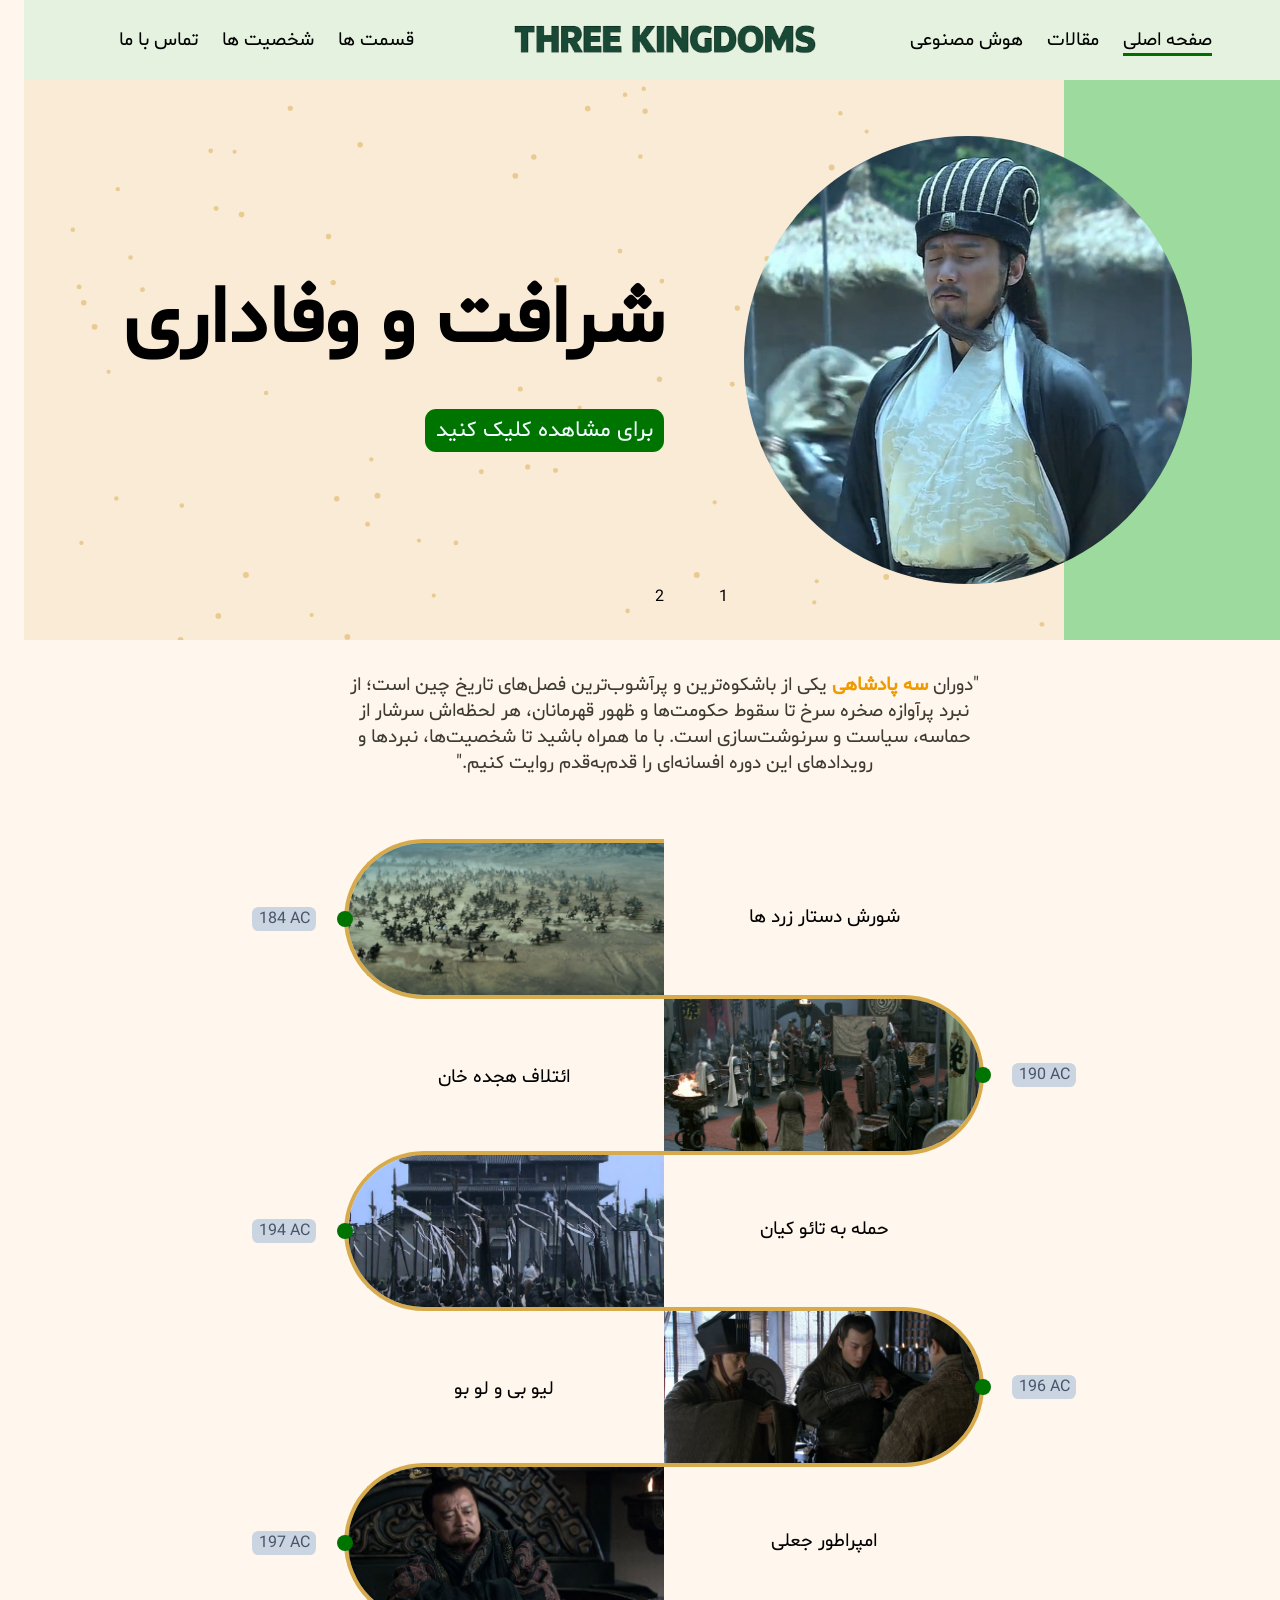
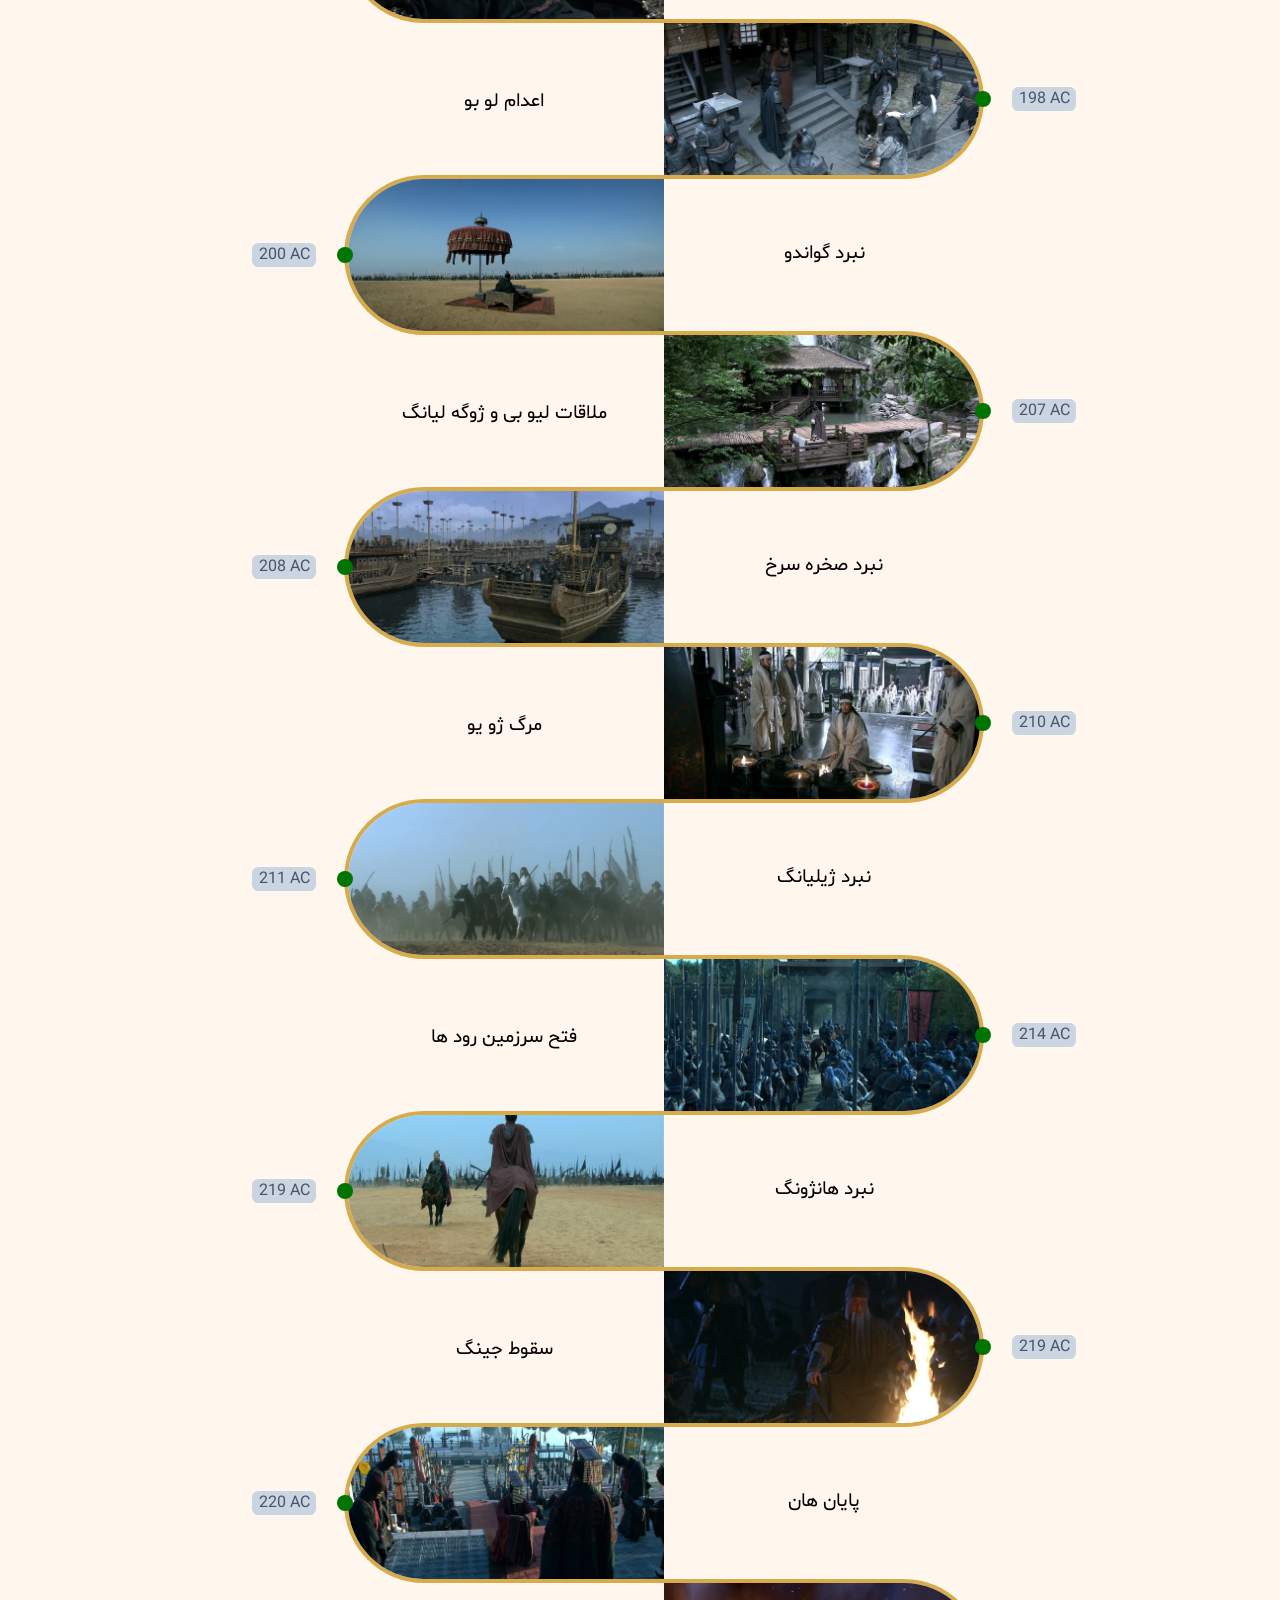
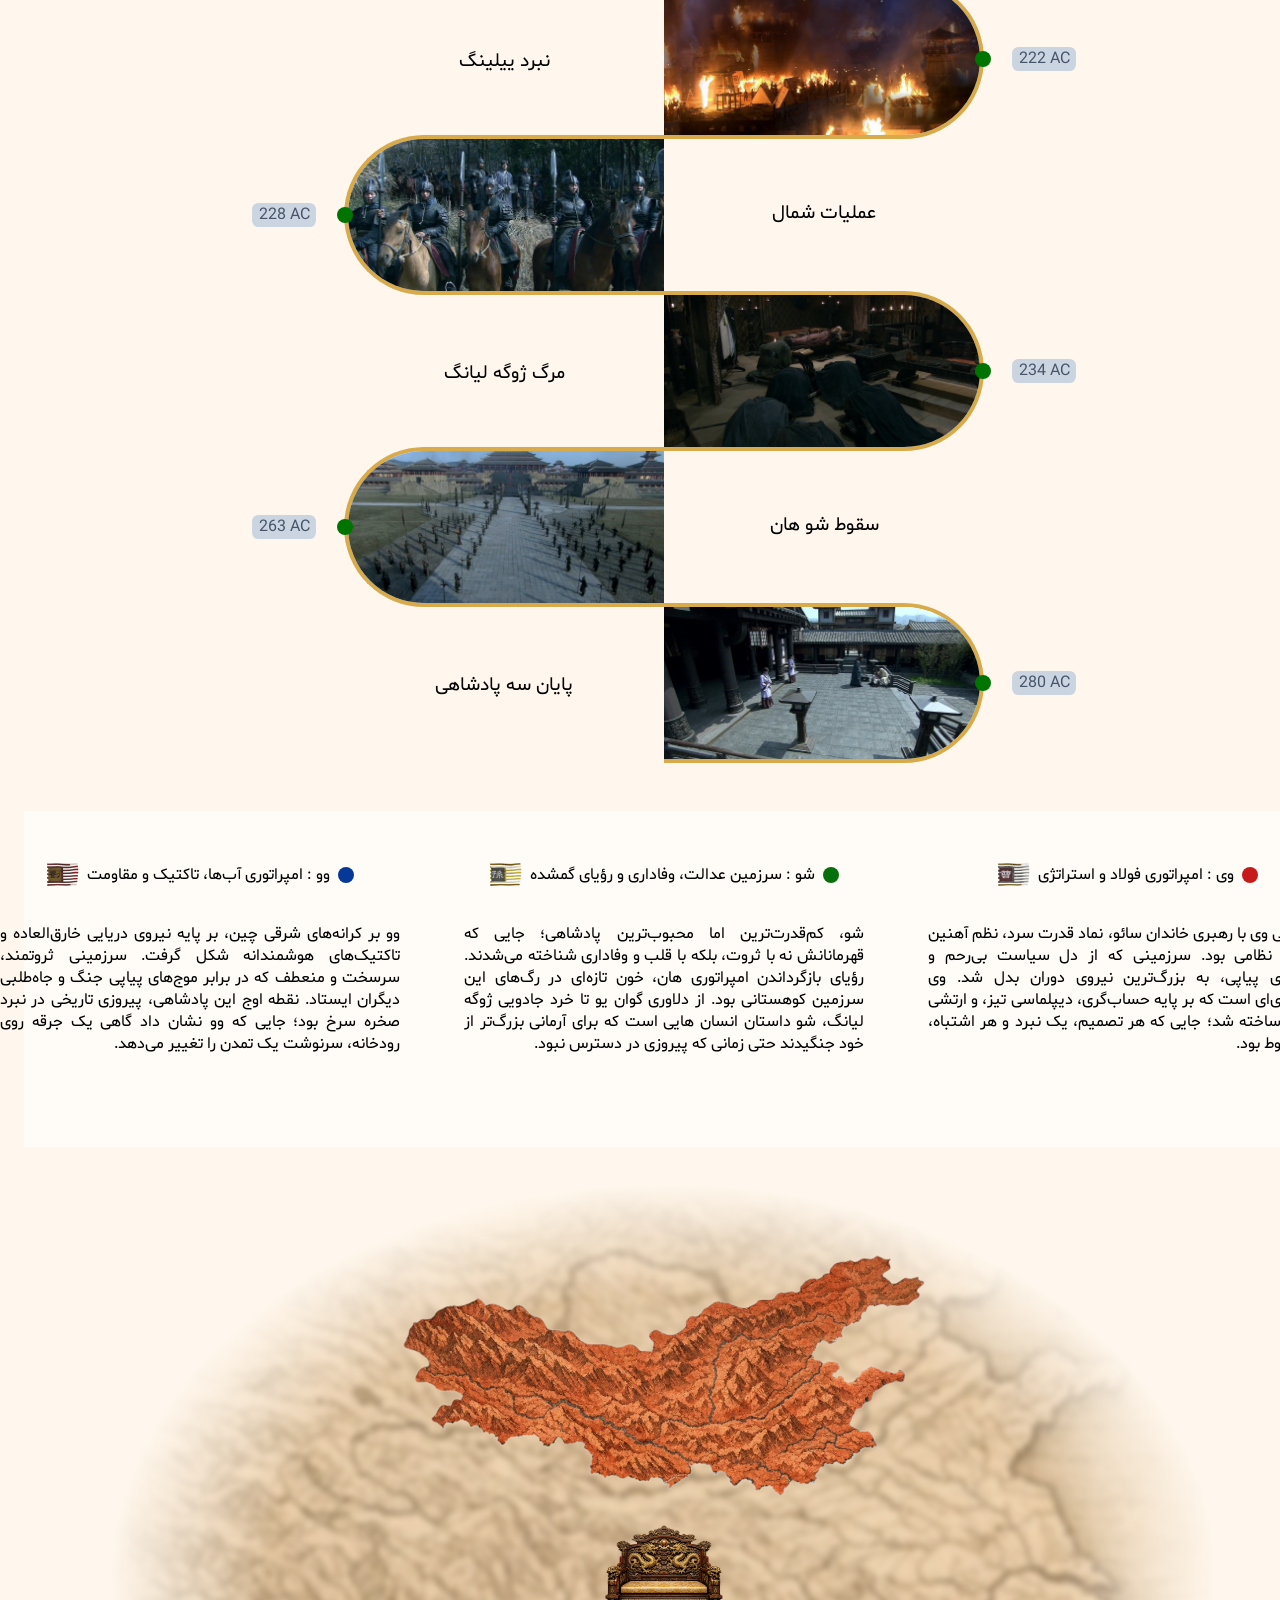
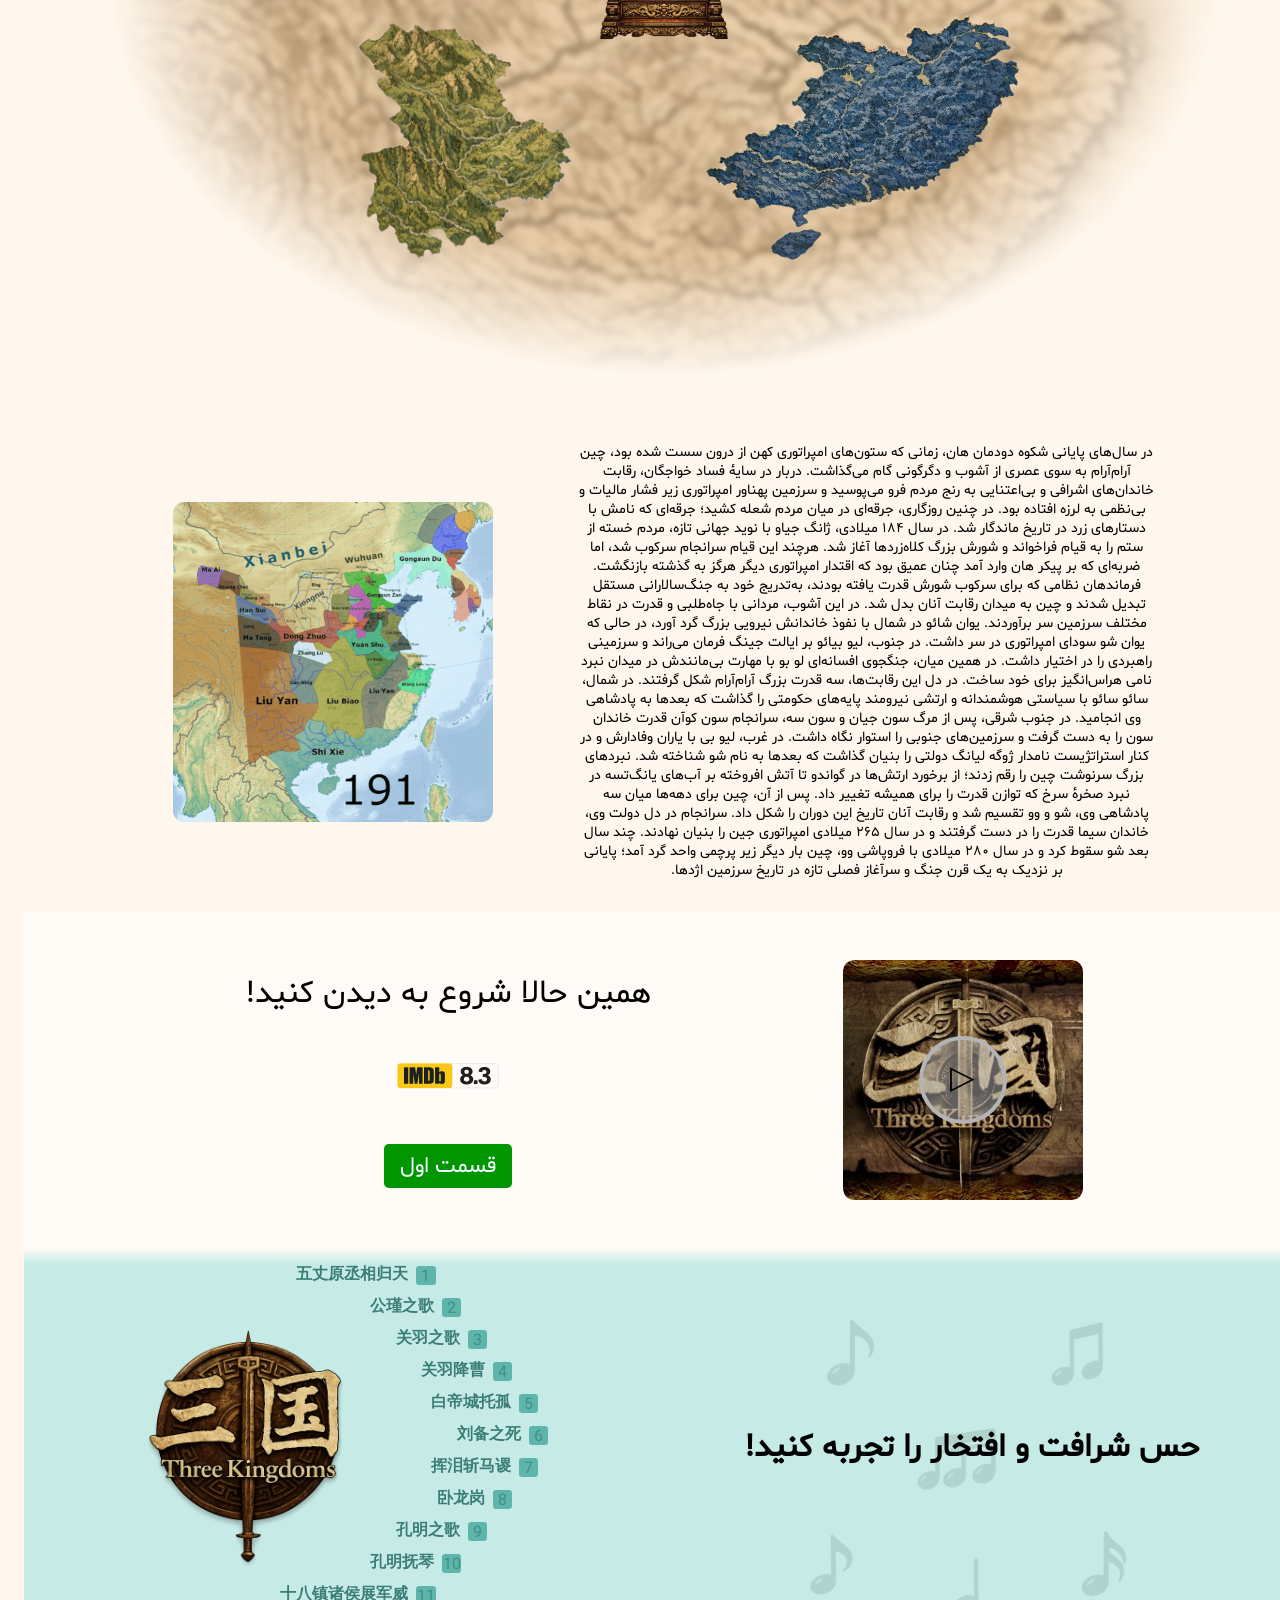
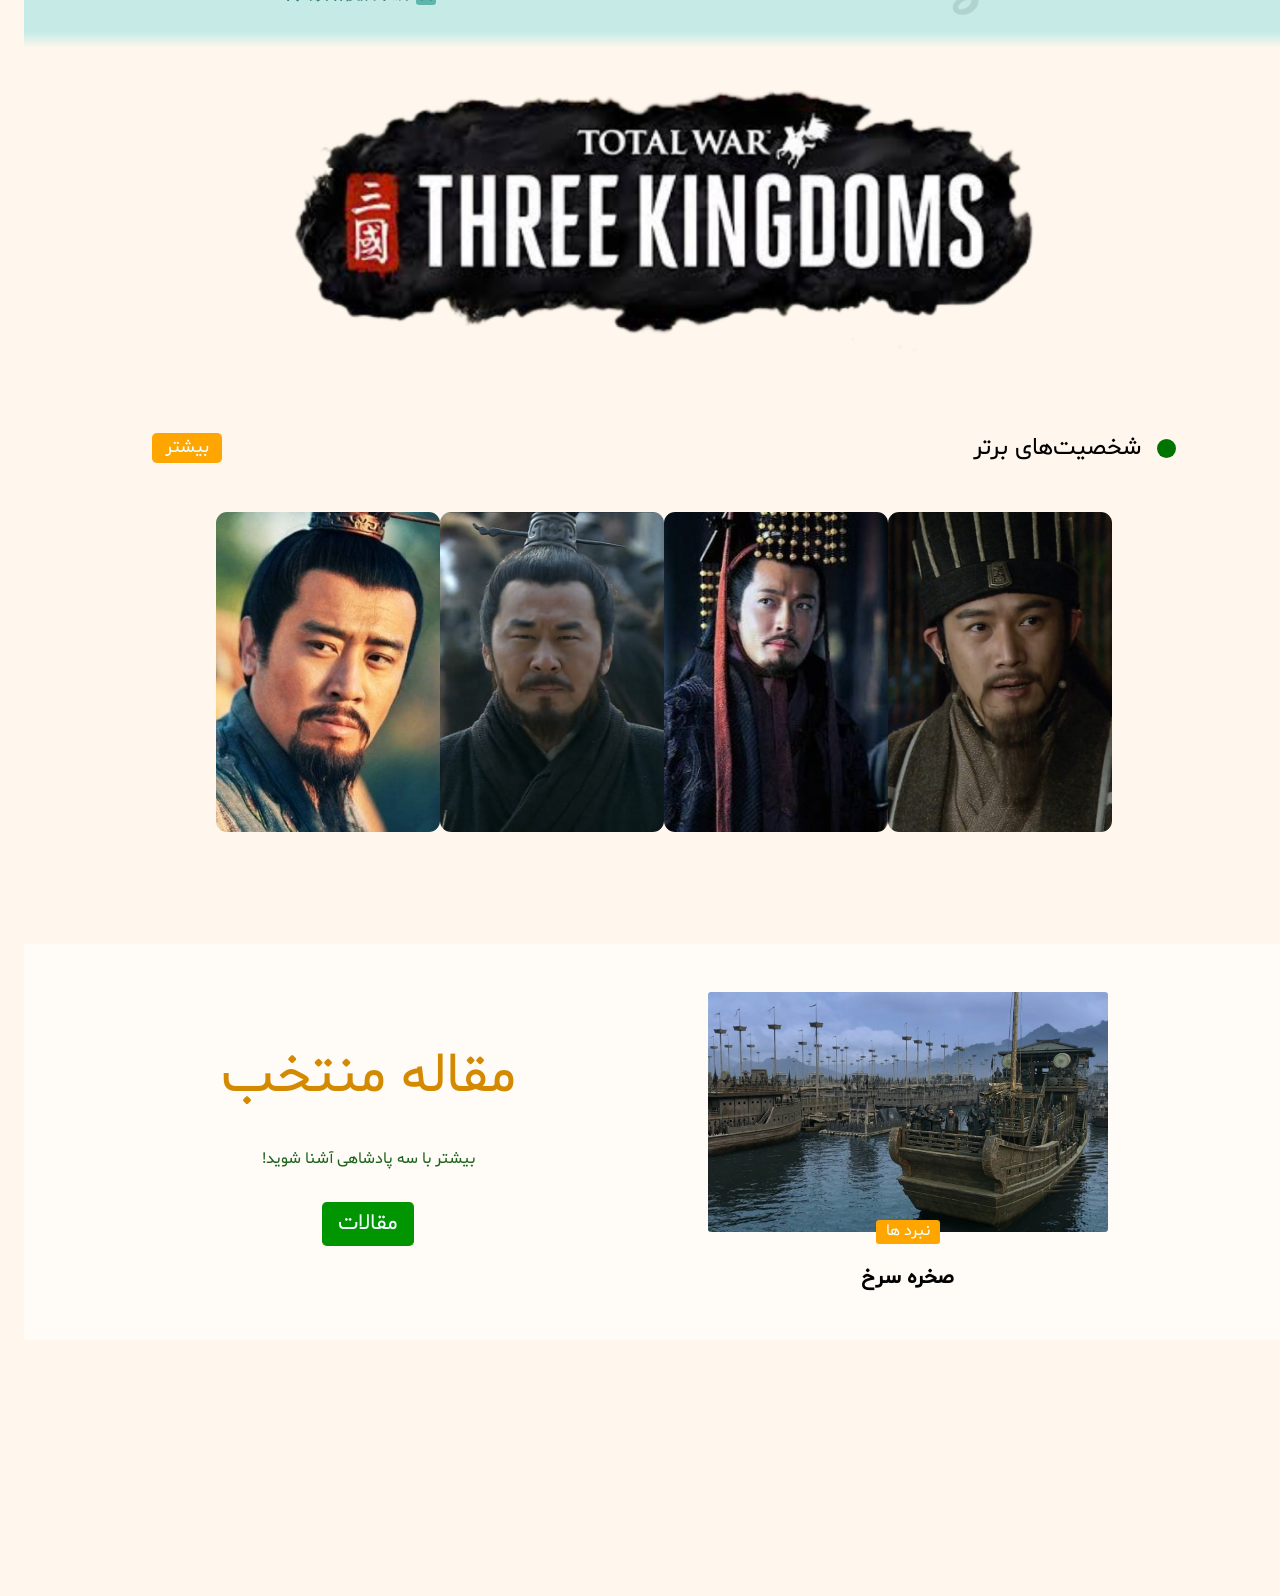
==== commit 1dd6e5ae: "Update index.html" ====
--- a/index.html
+++ b/index.html
@@ -1,8 +1,10 @@
 <!doctype html>
 <html lang="fa" dir="rtl">
   <head>
-    <link rel="canonical" href="https://threekingdom.ir/" />
+    <link rel="icon" type="image/jpeg" href="./poster/li.png" />
+    <link rel="canonical" href="https://three-kingdom.ir/" />
     <meta charset="UTF-8" />
+    <meta name="robots" content="index, follow, max-image-preview:large" />
     <meta name="viewport" content="width=device-width, initial-scale=1.0" />
     <meta name="theme-color" content="rgb(157, 218, 157)" />
     <meta
@@ -592,7 +594,7 @@
           <div class="person-titr-2">شخصیت‌های برتر</div>
         </div>
         <div class="more-person">
-          <a href="./temp/episode.html" class="qwqw">بیشتر</a>
+          <a href="./temp/persons.html" class="qwqw">بیشتر</a>
         </div>
       </div>
       <section class="persons">
--- a/style/index.css
+++ b/style/index.css
@@ -884,6 +884,9 @@
   right: 40%;
 }
 /* music bar */
+/* =========================
+   MUSIC PLAYER
+========================= */
 
 .music-bar {
   position: fixed;
@@ -896,6 +899,7 @@
   z-index: 1000000;
   transition: all 300ms;
 }
+
 .music-bar-main {
   width: 100%;
   height: 50%;
@@ -905,59 +909,135 @@
   gap: 2rem;
   transition: all 300ms;
 }
+
 .music-name {
   font-size: 1.2rem;
   font-weight: bolder;
   color: rgb(42, 113, 122);
   width: 10rem;
 }
+
+.music-time {
+  color: rgb(33, 103, 112);
+  min-width: 2.5rem;
+  text-align: center;
+}
+
+/* =========================
+   PROGRESS BAR
+========================= */
+
 .music-pro-dad {
   width: 20rem;
-  height: 0.75rem;
+
+  /* حالت عادی = باریک */
+  height: 0.25rem;
+
   border-radius: 99999px;
   background-color: rgb(20, 116, 110);
-  position: relative;
-  transition: all 200ms;
-}
+
+  position: relative;
+
+  /*
+    خیلی مهم برای موبایل:
+    مرورگر نباید این لمس را به Scroll / Zoom تبدیل کند.
+  */
+  touch-action: none;
+
+  user-select: none;
+  -webkit-user-select: none;
+  -webkit-touch-callout: none;
+
+  cursor: pointer;
+
+  transition: height 150ms ease;
+}
+
+/* فقط هنگام تغییر زمان ضخیم می‌شود */
+
+.music-pro-dad.is-seeking {
+  height: 0.75rem;
+}
+
+/* مقدار پیشرفت */
+
 .music-pro {
   position: absolute;
-  height: 100%;
+
   left: 0;
+  top: 0;
+
   width: 0%;
-  border-bottom-left-radius: 99999px;
-  border-top-left-radius: 99999px;
+  height: 100%;
+
+  border-radius: 99999px;
+
   background-color: rgb(42, 231, 164);
-}
+
+  pointer-events: none;
+}
+
+/* دایره */
+
 .music-cer {
   position: absolute;
+
+  top: 50%;
+  left: 0%;
+
+  width: 0.25rem;
   height: 0.25rem;
-  width: 0.25rem;
-  border-radius: 9999px;
+
+  border-radius: 50%;
+
   background-color: rgb(46, 151, 107);
-  left: calc(0% - 0.125rem * 4);
-  scale: 4;
-}
-.music-cer:hover {
-  cursor: pointer;
-}
-.music-time {
-  color: rgb(33, 103, 112);
-}
+
+  /*
+    دایره از خود نوار بزرگ‌تر دیده می‌شود
+  */
+  transform: translate(-50%, -50%) scale(4);
+
+  pointer-events: none;
+
+  /* transition:
+    left 50ms linear,
+    transform 150ms ease; */
+}
+
+/* هنگام Drag دایره کمی بزرگ‌تر شود */
+
+.music-pro-dad.is-seeking .music-cer {
+  transform: translate(-50%, -50%) scale(4.8);
+}
+
+/* =========================
+   PLAY / STOP
+========================= */
+
 .playstop-btn {
   width: 2rem;
   height: 2rem;
+
   border-radius: 50%;
   border: none;
+
   cursor: pointer;
-  position: relative;
+
+  position: relative;
+
   transition: background 0.25s ease;
+
+  flex-shrink: 0;
 }
 
 .playstop-btn::before {
   content: "";
-  position: absolute;
+
+  position: absolute;
+
   top: 50%;
   left: 50%;
+
   transform: translate(-50%, -50%);
 
   width: 0;
@@ -977,32 +1057,109 @@
 .playstop-btn.is-stop::before {
   width: 1.2rem;
   height: 1.2rem;
+
   border: none;
+
   border-radius: 0.1rem;
+
   background:
     linear-gradient(rgb(46, 151, 107), rgb(46, 151, 107)) left,
     linear-gradient(rgb(46, 151, 107), rgb(46, 151, 107)) right;
+
   background-size: 35% 100%;
   background-repeat: no-repeat;
-  transform: translate(-50%, -50%) scale(1);
-}
-
-.h25s {
-  height: 0.25rem;
-  transition: all 200ms;
-}
+
+  transform: translate(-50%, -50%);
+}
+
+/* =========================
+   CLOSE
+========================= */
+
 .close {
   position: absolute;
+
   width: 0.9rem;
   height: 0.9rem;
+
   border-top: solid rgb(33, 103, 112) 2px;
   border-right: solid rgb(33, 103, 112) 2px;
+
   top: calc(2rem - 0.45rem);
   right: 2.5rem;
+
   rotate: 135deg;
-}
-.close:hover {
+
   cursor: pointer;
+}
+
+/* =========================
+   HIDE PLAYER
+========================= */
+
+.h0 {
+  height: 0 !important;
+  transition: all 300ms;
+}
+
+/* =========================
+   MOBILE
+========================= */
+
+@media (max-width: 500px) {
+  .music-bar {
+    height: 10rem;
+    bottom: -5rem;
+    border-radius: 4rem;
+  }
+
+  .music-bar-main {
+    gap: 1rem;
+    margin-top: 1rem;
+    height: 4rem;
+  }
+
+  .music-name {
+    position: absolute;
+
+    top: 0.5rem;
+
+    width: calc(100% - 5rem);
+
+    font-size: 1rem;
+
+    text-align: center;
+
+    white-space: nowrap;
+    overflow: hidden;
+    text-overflow: ellipsis;
+  }
+
+  .music-pro-dad {
+    width: 15rem;
+
+    /* در حالت عادی باریک */
+    height: 0.25rem;
+  }
+
+  .music-pro-dad.is-seeking {
+    height: 0.75rem;
+  }
+
+  .music-time {
+    font-size: 0.85rem;
+    min-width: 2.7rem;
+  }
+
+  .close {
+    position: absolute;
+
+    width: 0.5rem;
+    height: 0.5rem;
+
+    top: calc(4rem - 0.45rem);
+    right: 1.5rem;
+  }
 }
 /* tk poster */
 .poster-dad {
@@ -1701,35 +1858,6 @@
     left: 0;
     top: 13rem;
   }
-  /* music bar */
-  .music-bar {
-    height: 10rem;
-    bottom: -5rem;
-    border-radius: 4rem;
-  }
-  .music-bar-main {
-    gap: 1rem;
-    margin-top: 1rem;
-    height: 4rem;
-  }
-  .music-name {
-    position: absolute;
-    font-size: 1rem;
-    text-align: center;
-    top: 0.5rem;
-  }
-  .music-pro-dad {
-    width: 15rem;
-  }
-  .close {
-    position: absolute;
-    width: 0.5rem;
-    height: 0.5rem;
-    border-top: solid rgb(33, 103, 112) 2px;
-    border-right: solid rgb(33, 103, 112) 2px;
-    top: calc(4rem - 0.45rem);
-    right: 1.5rem;
-  }
 }
 
 .h0 {
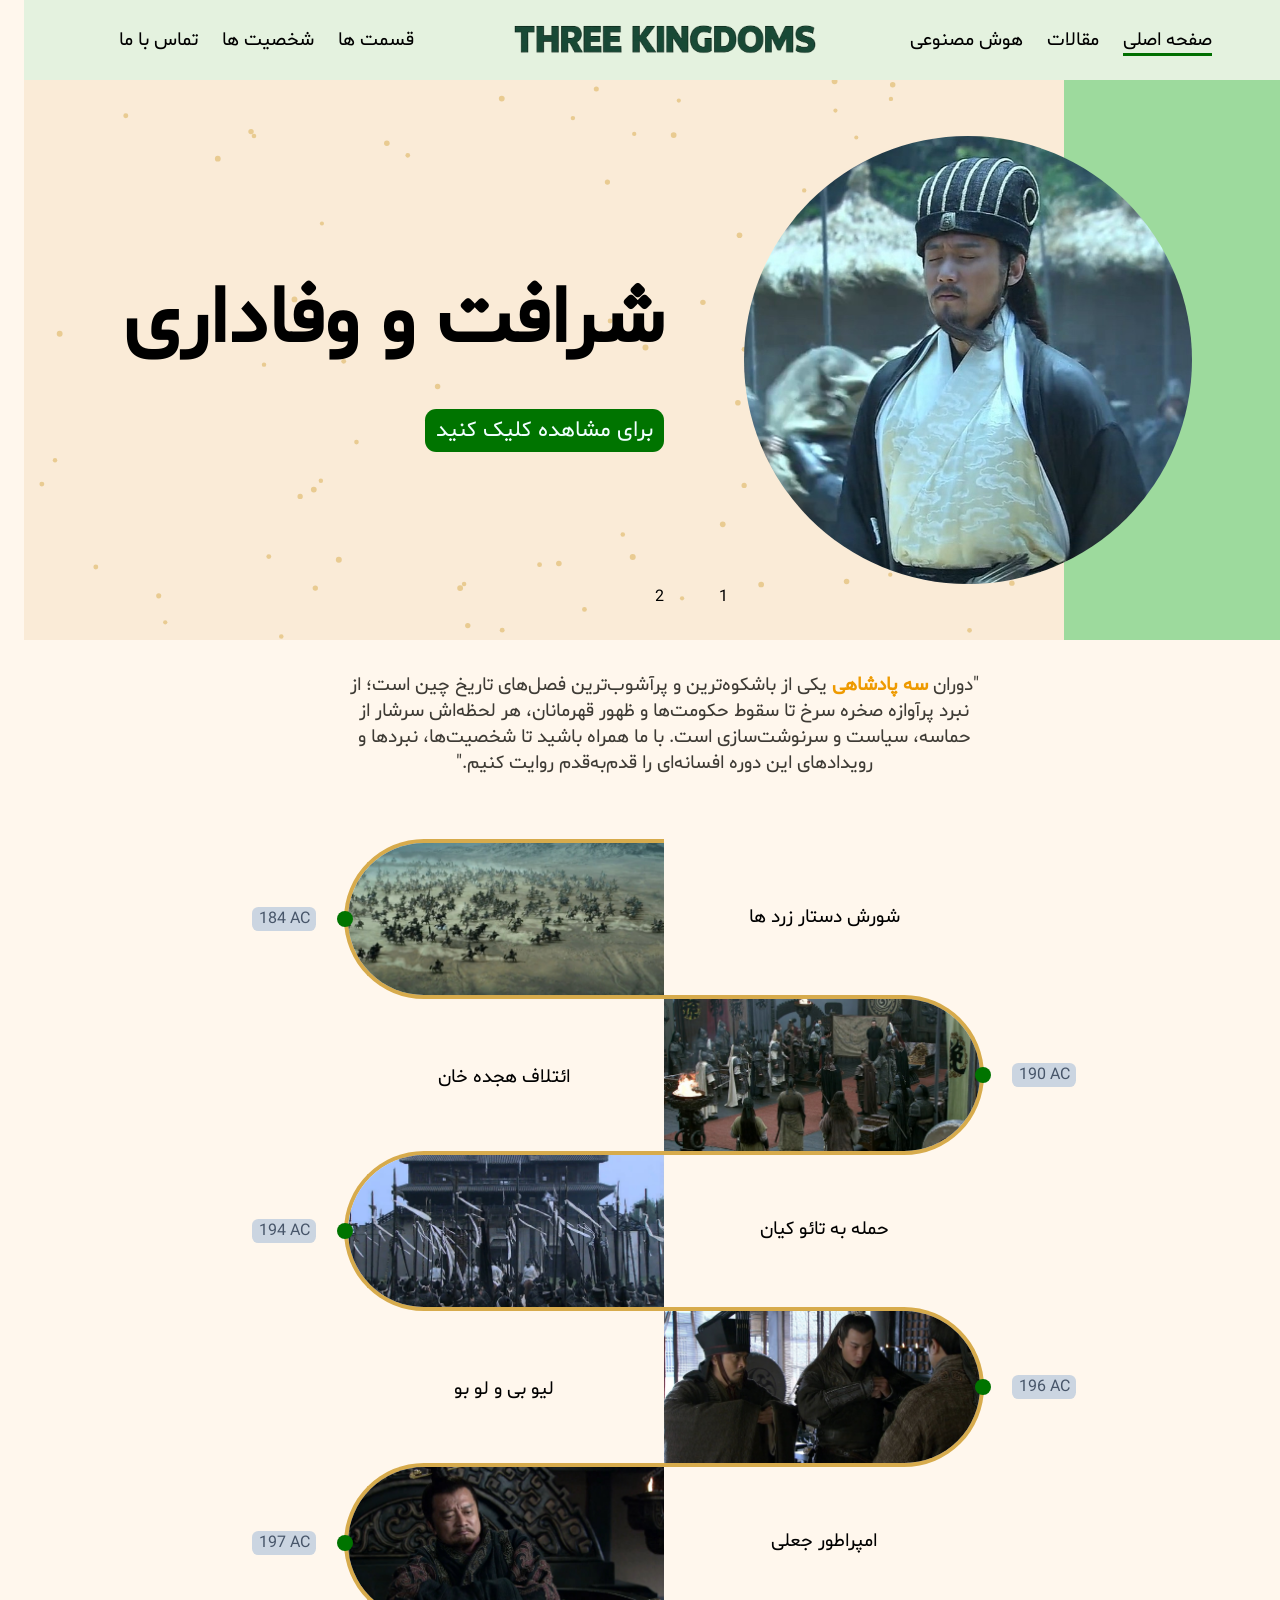
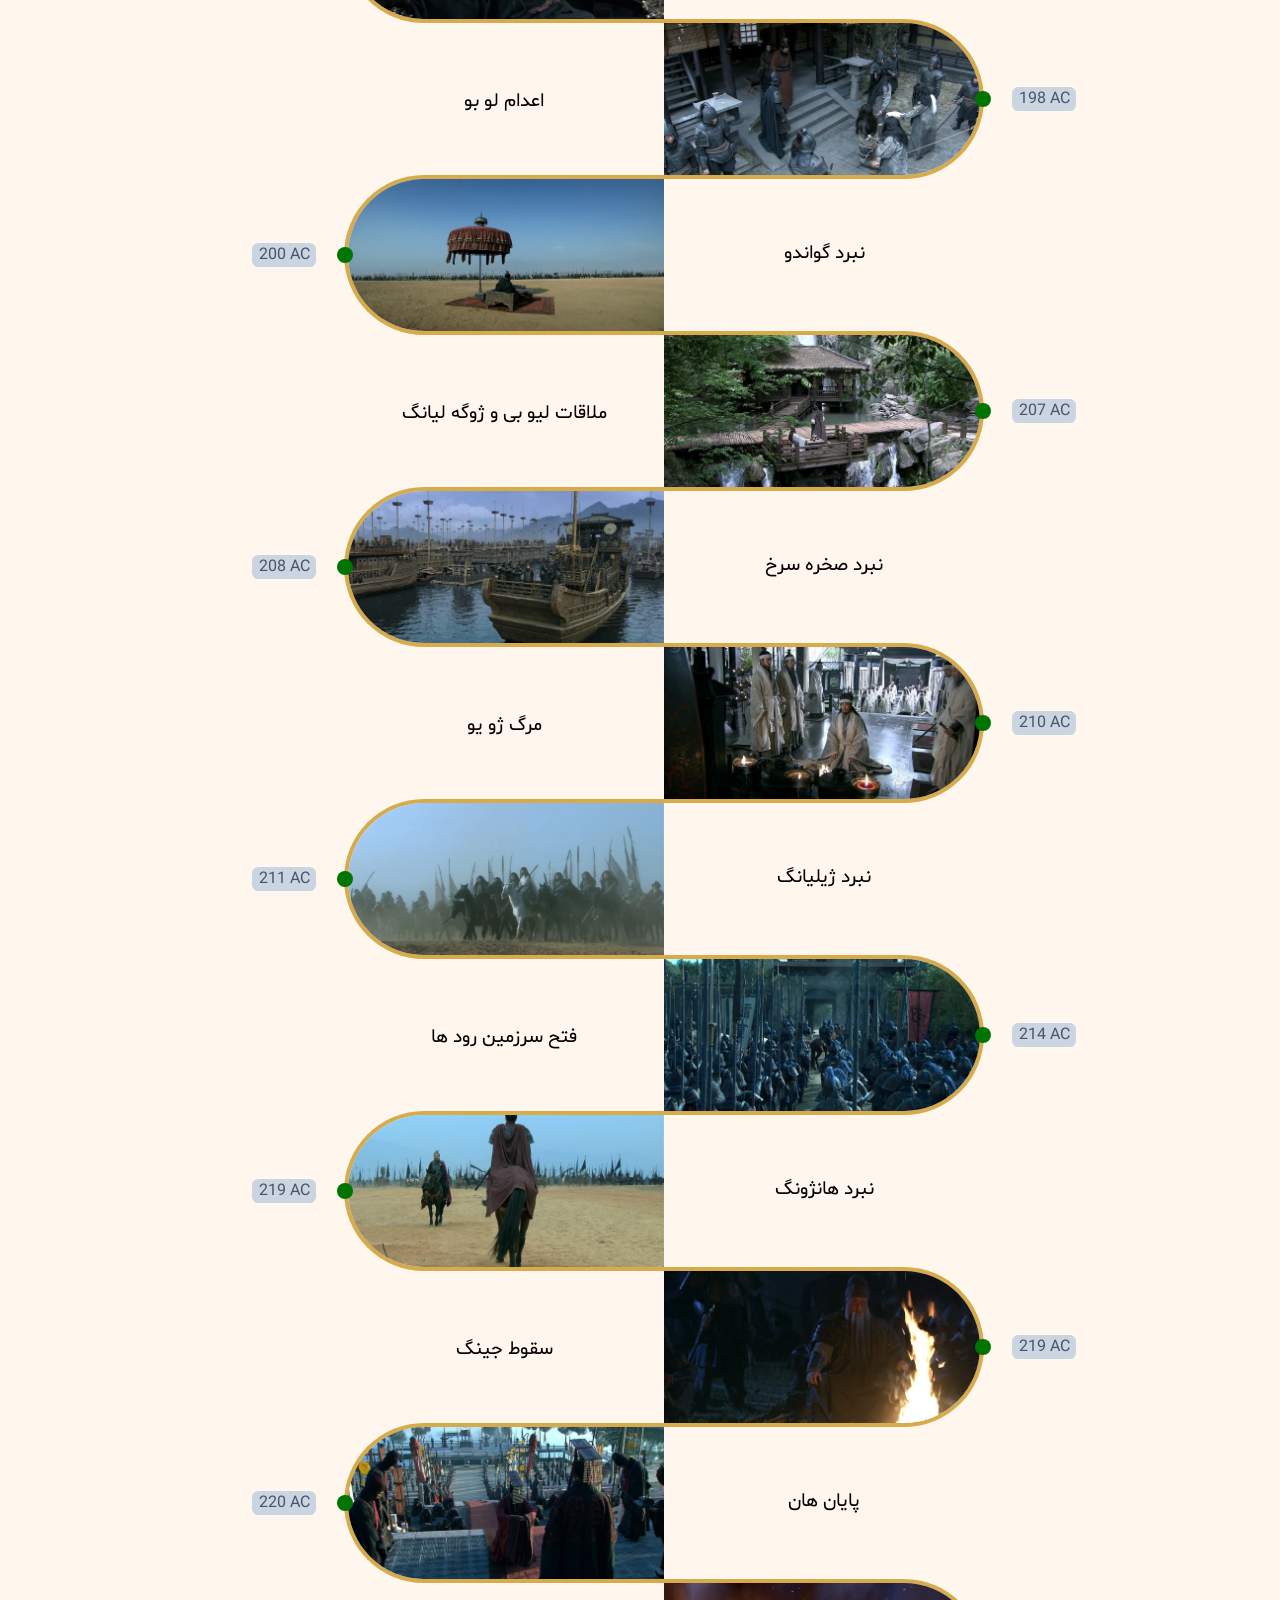
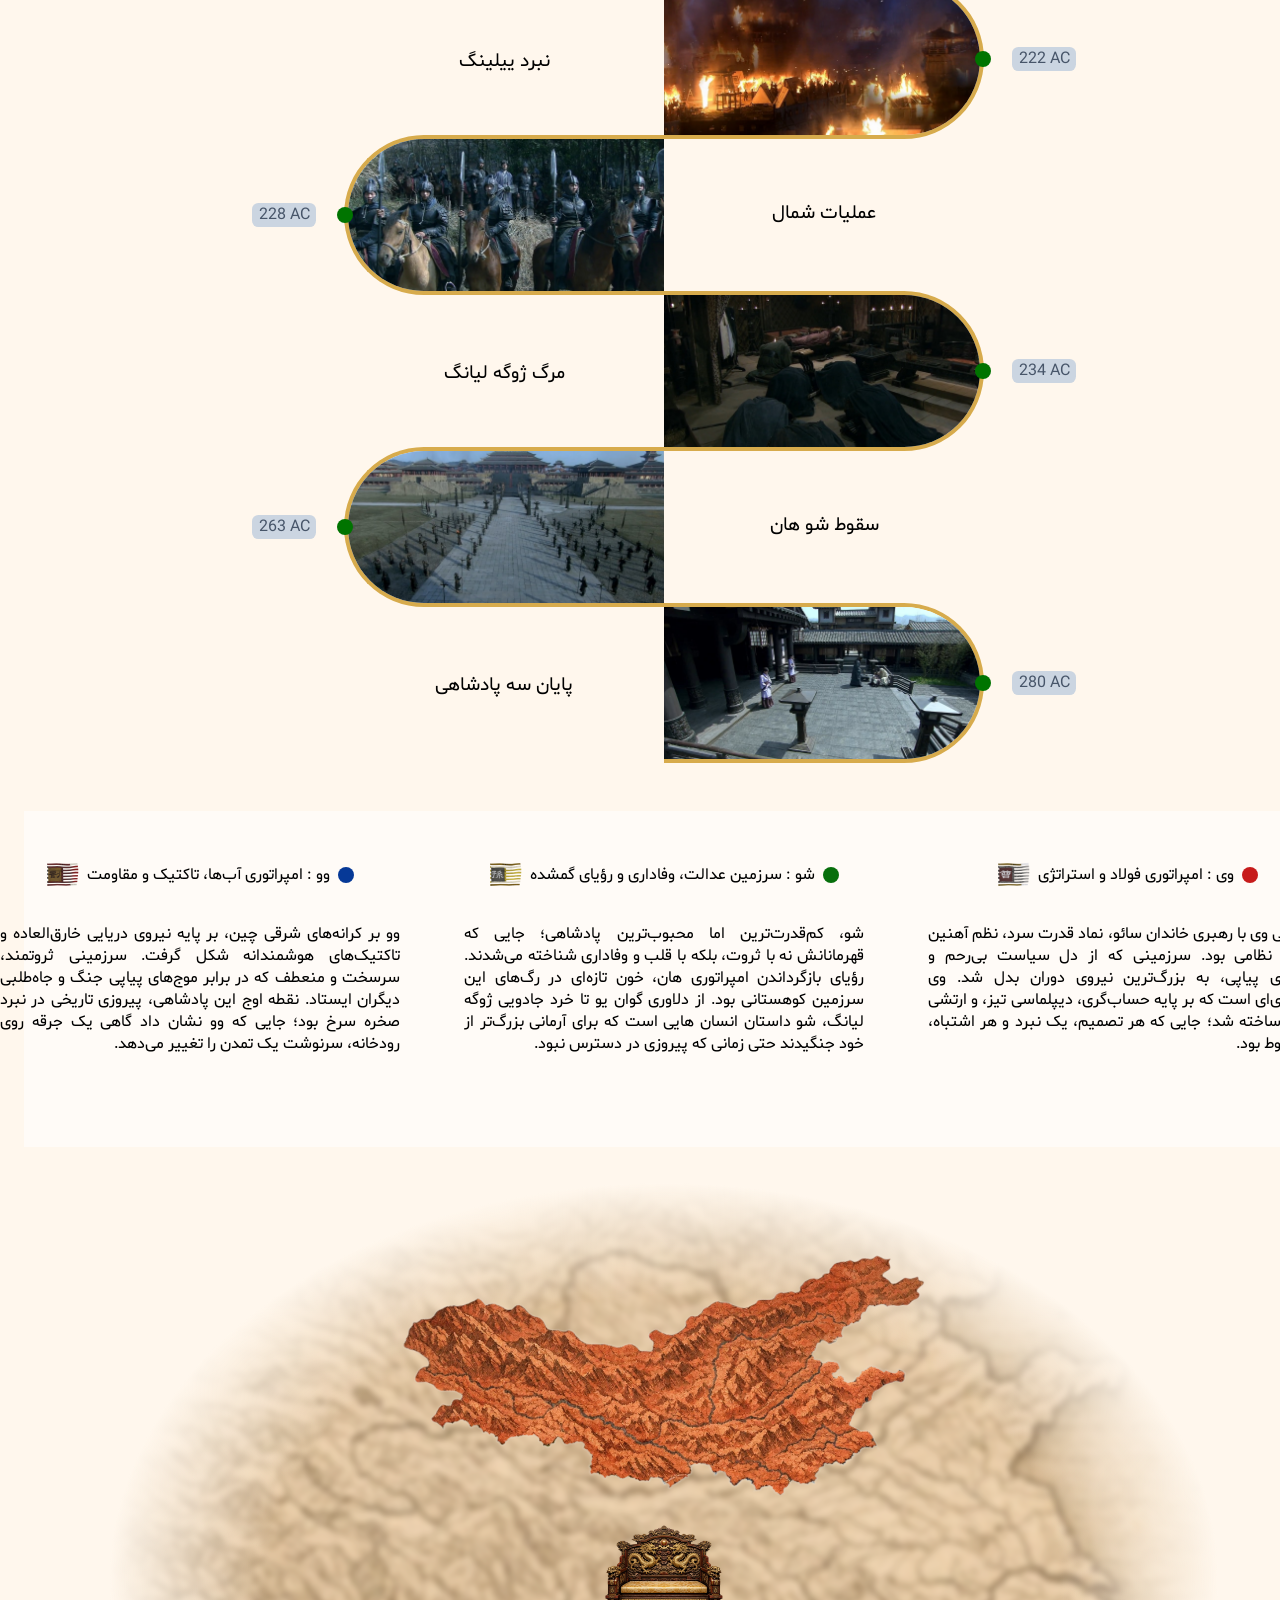
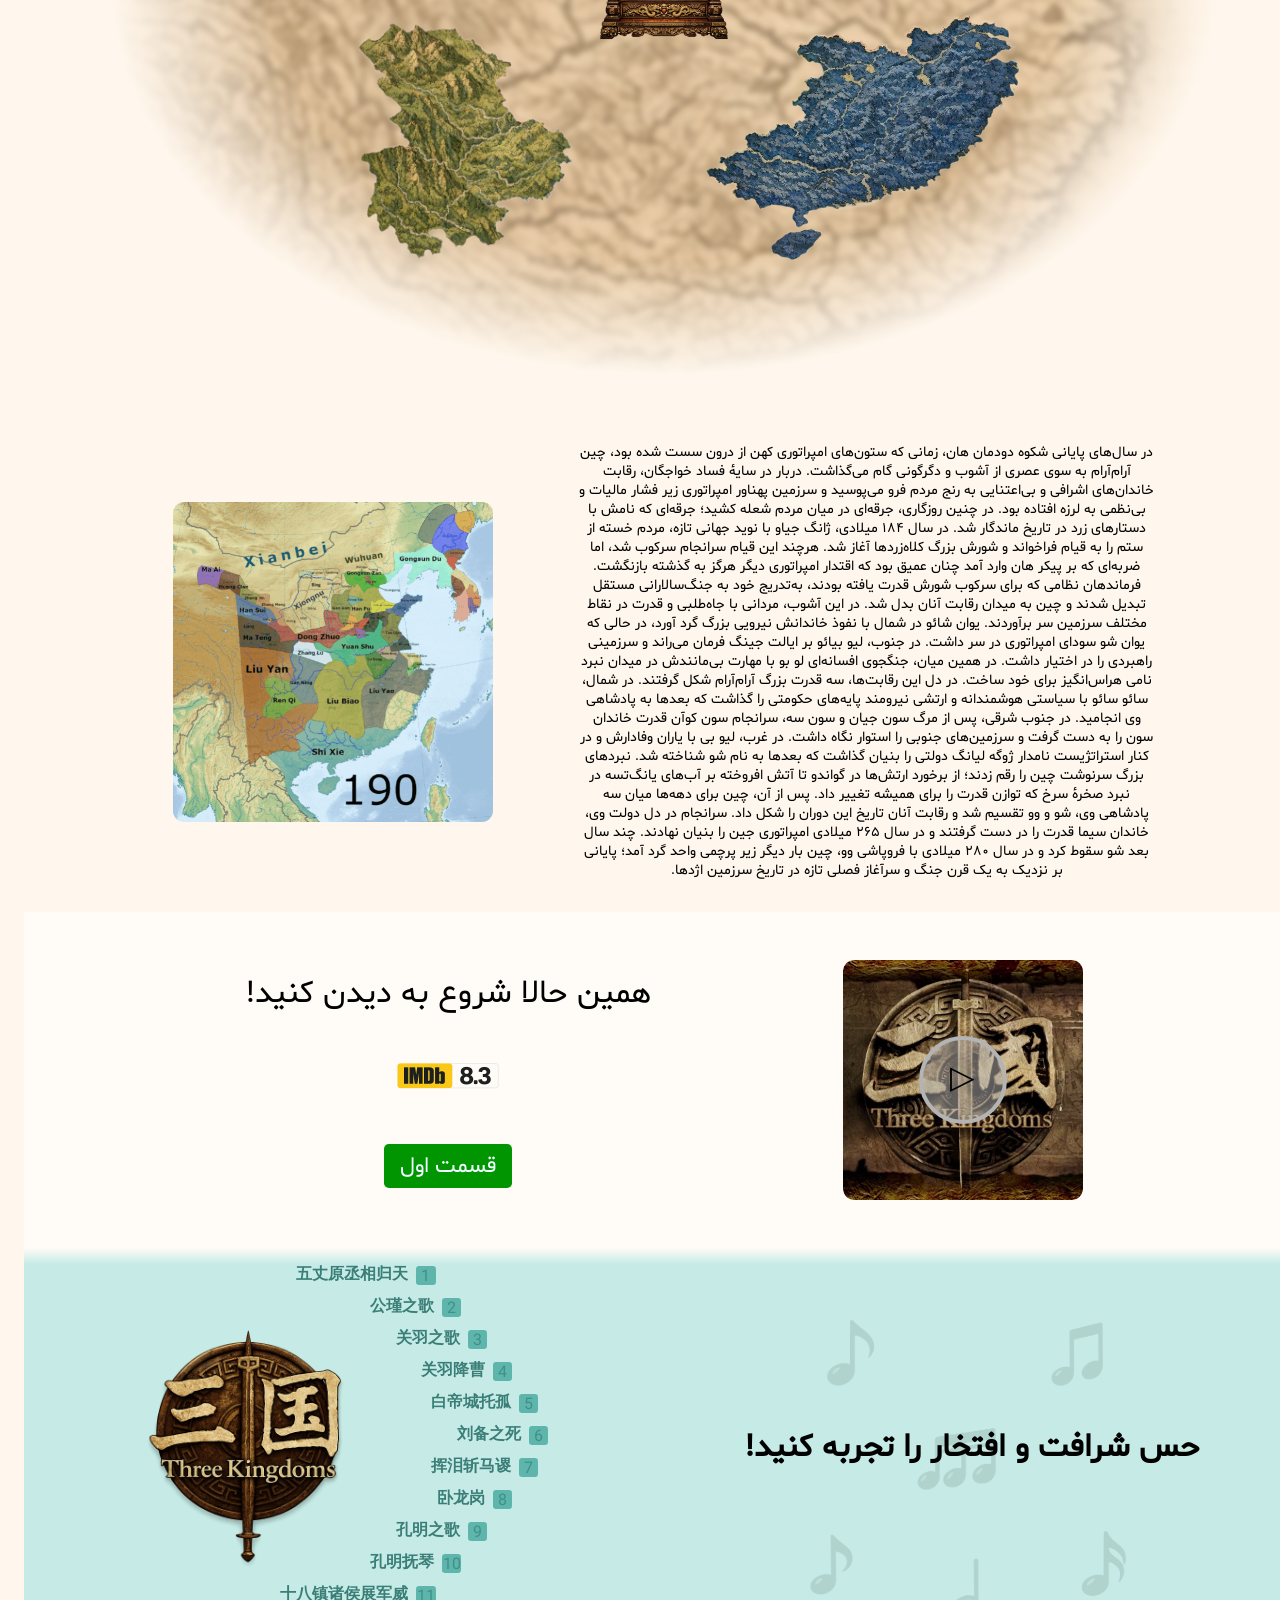
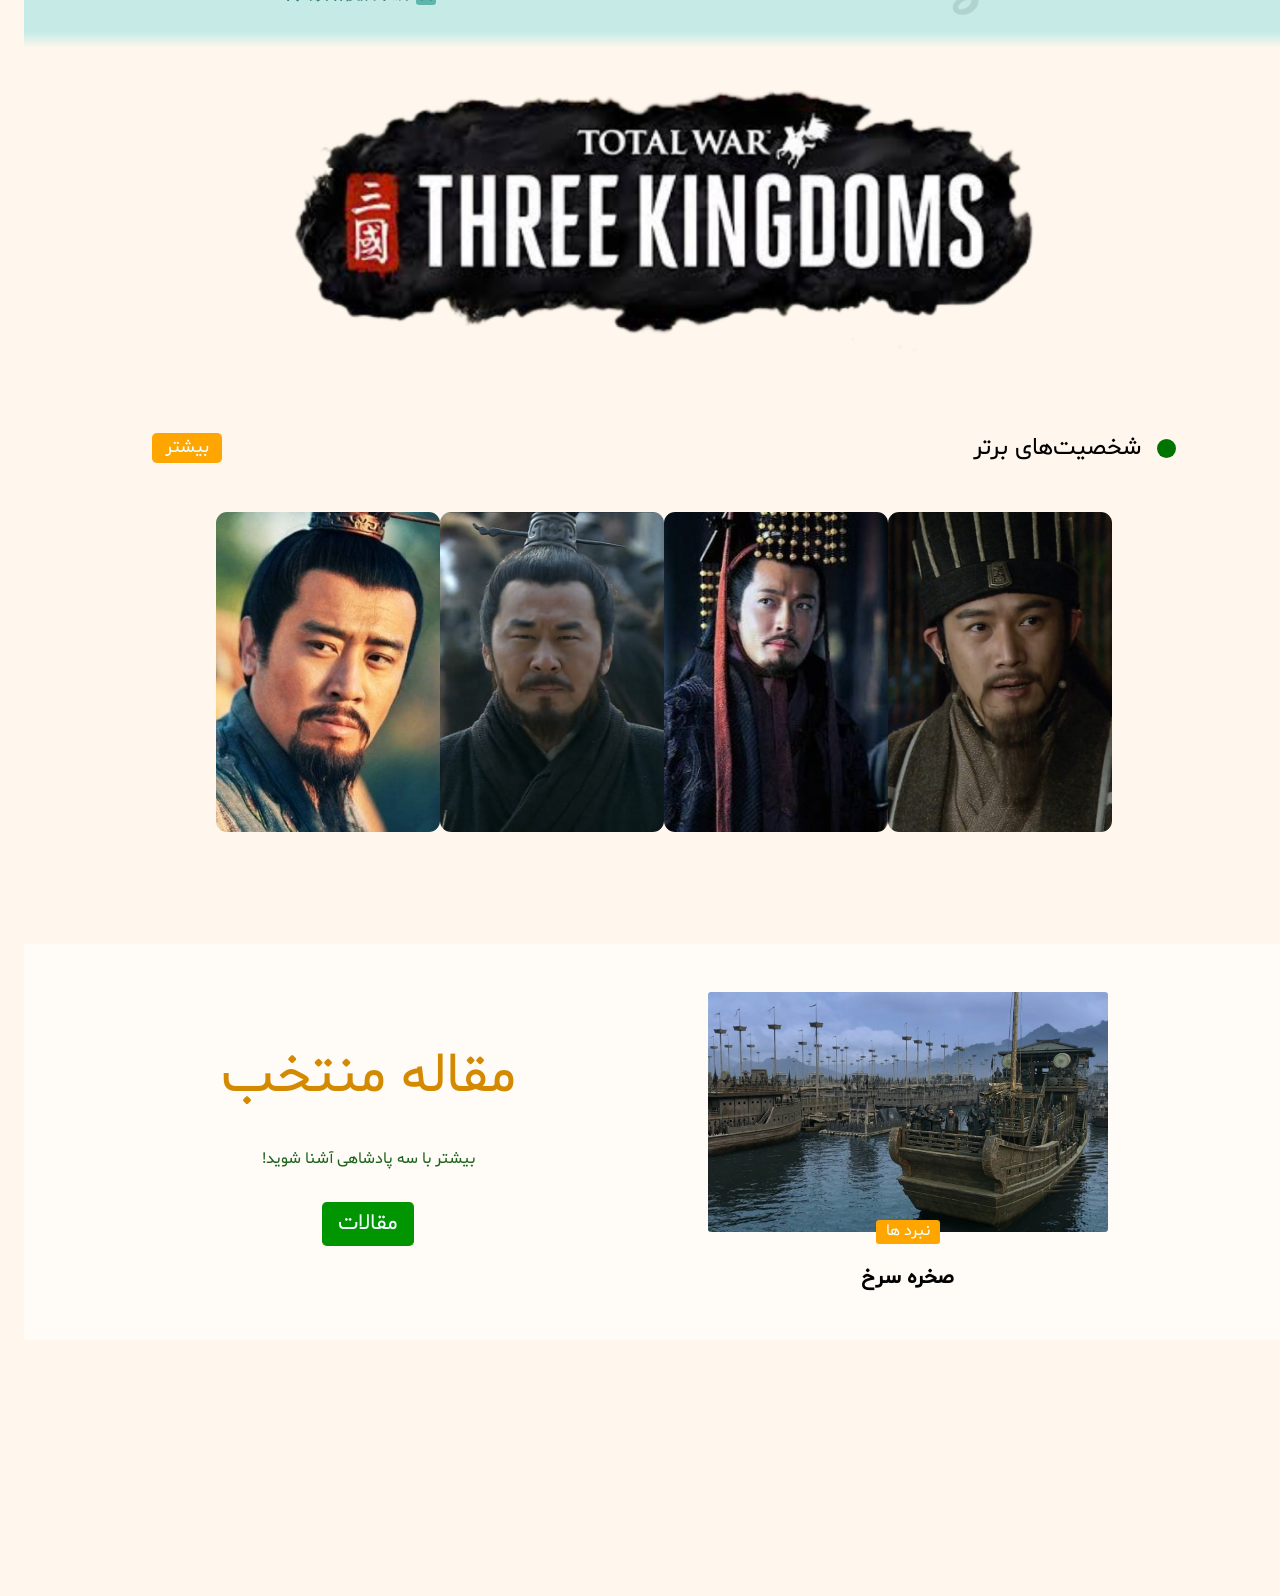
==== commit 36a96508: "Update index.html" ====
--- a/index.html
+++ b/index.html
@@ -2,7 +2,7 @@
 <html lang="fa" dir="rtl">
   <head>
     <link rel="icon" type="image/jpeg" href="./poster/li.png" />
-    <link rel="canonical" href="https://three-kingdom.ir/" />
+    <link rel="canonical" href="https://three-kingdoms.ir/" />
     <meta charset="UTF-8" />
     <meta name="robots" content="index, follow, max-image-preview:large" />
     <meta name="viewport" content="width=device-width, initial-scale=1.0" />
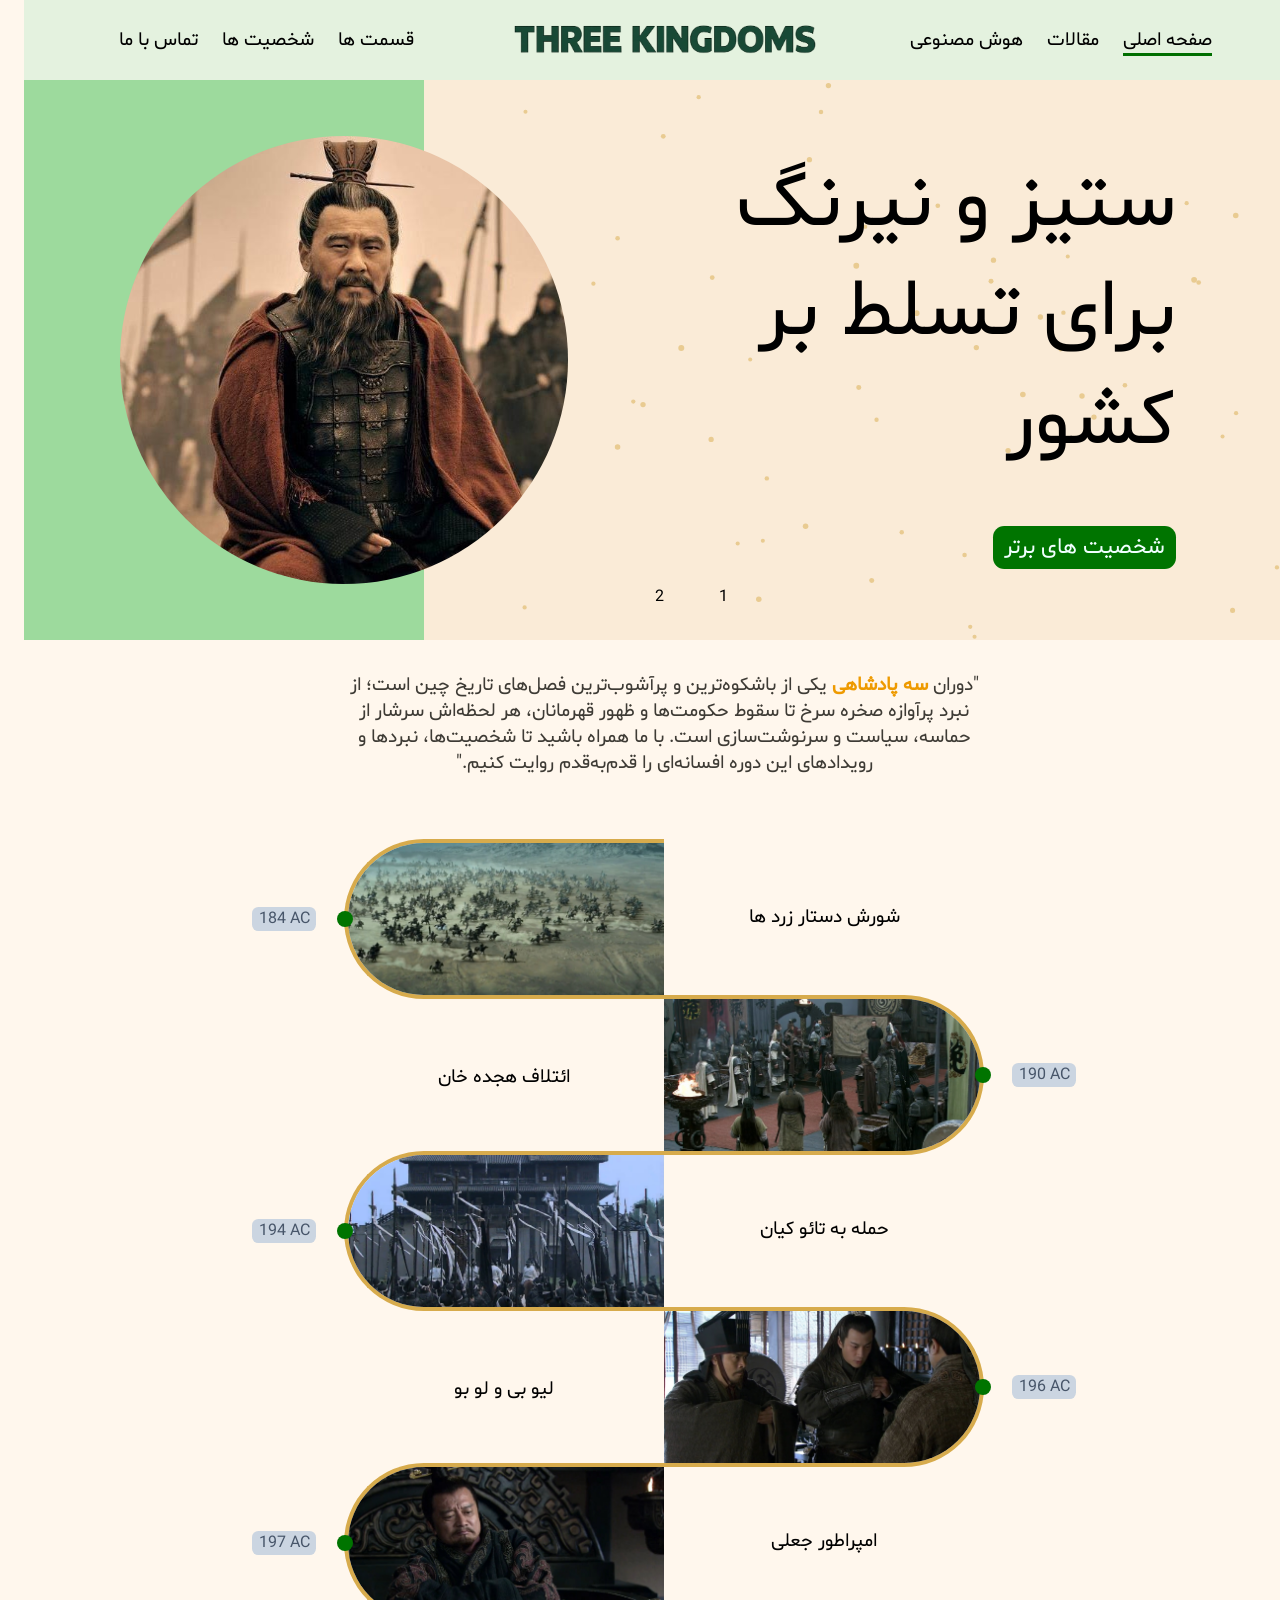
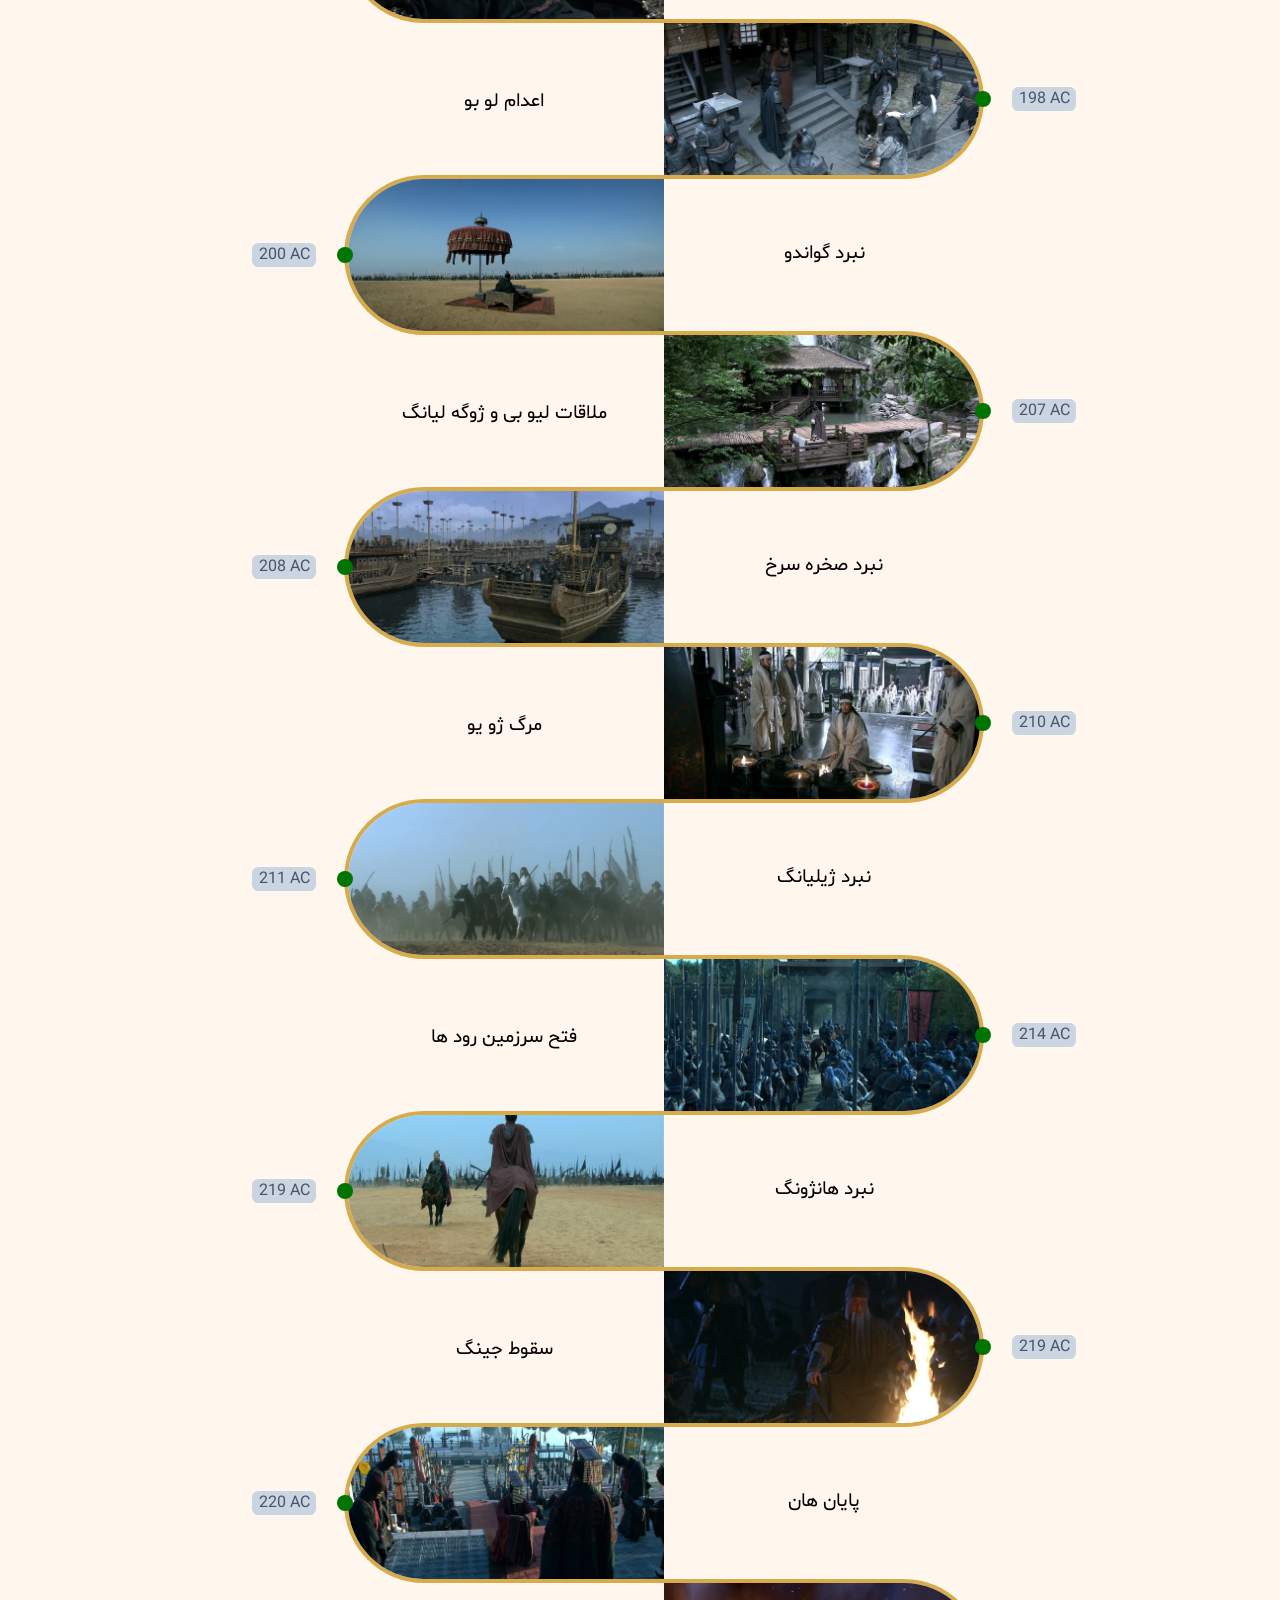
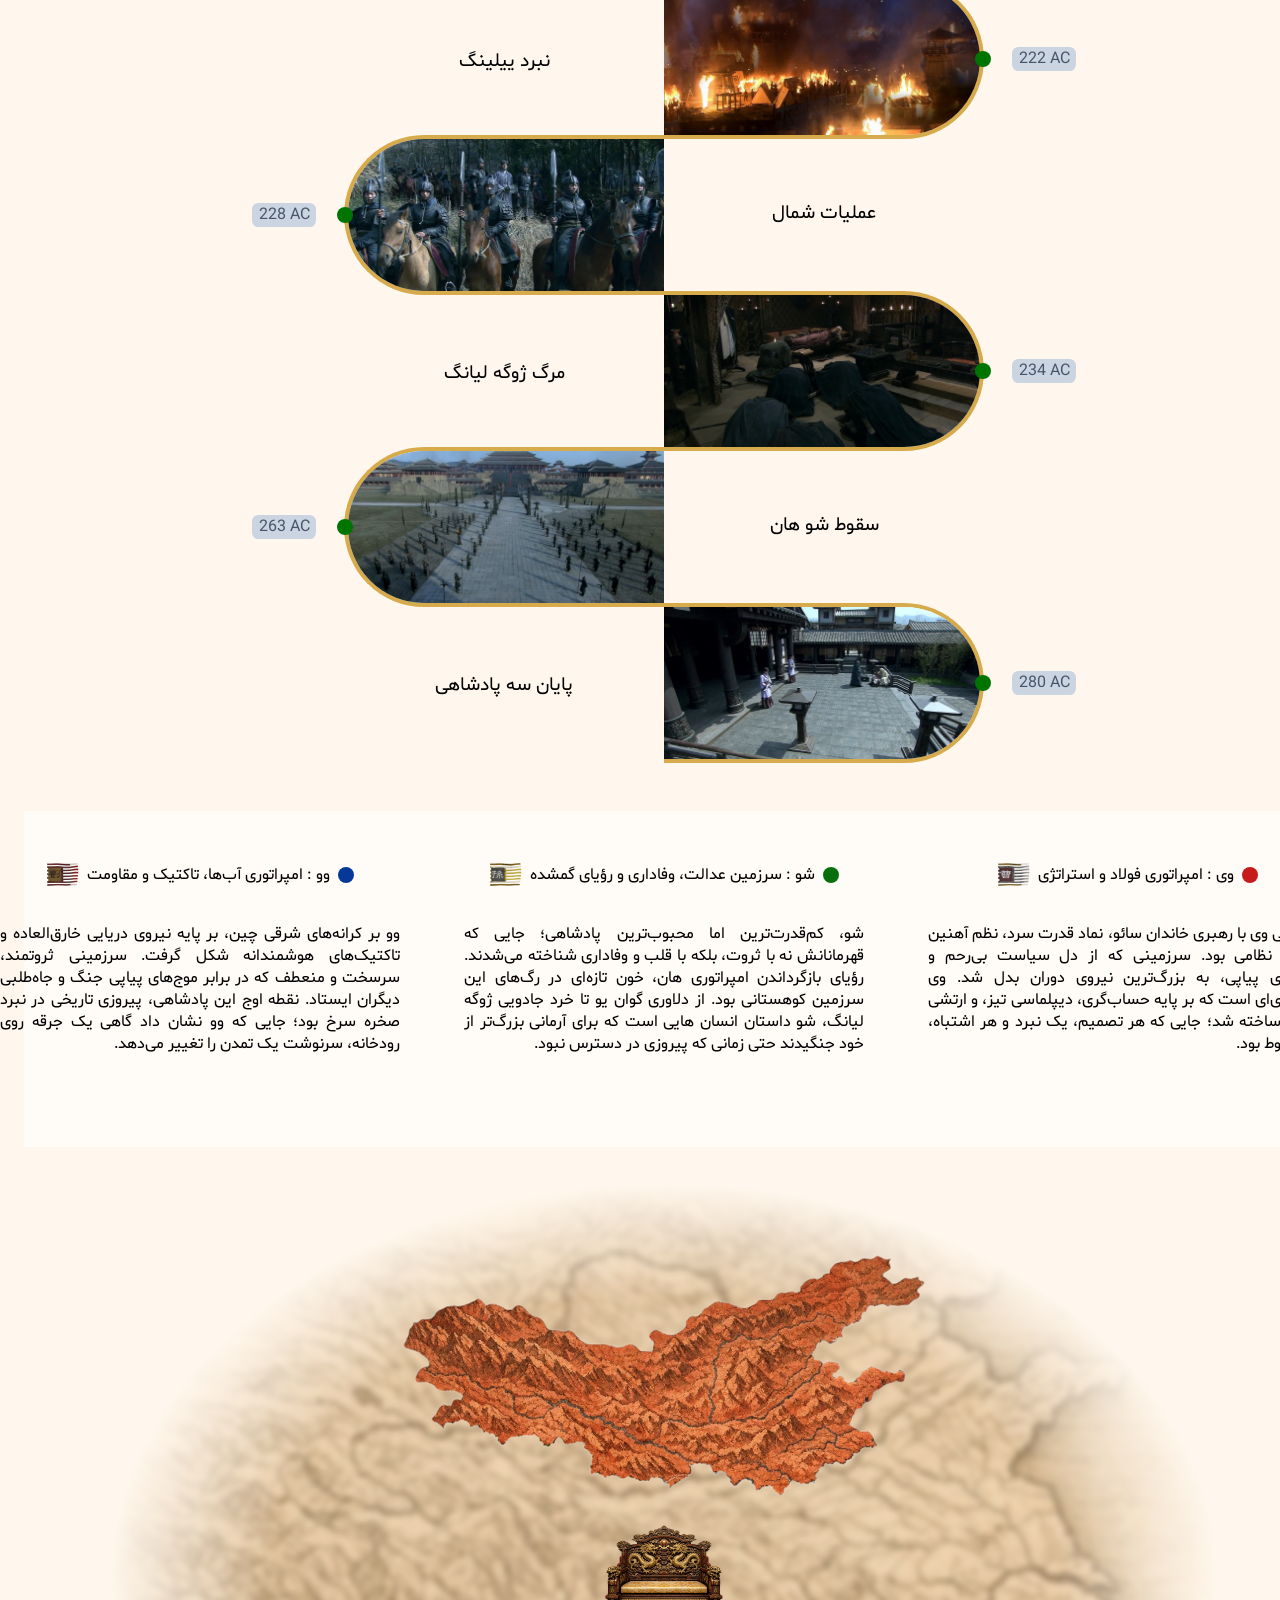
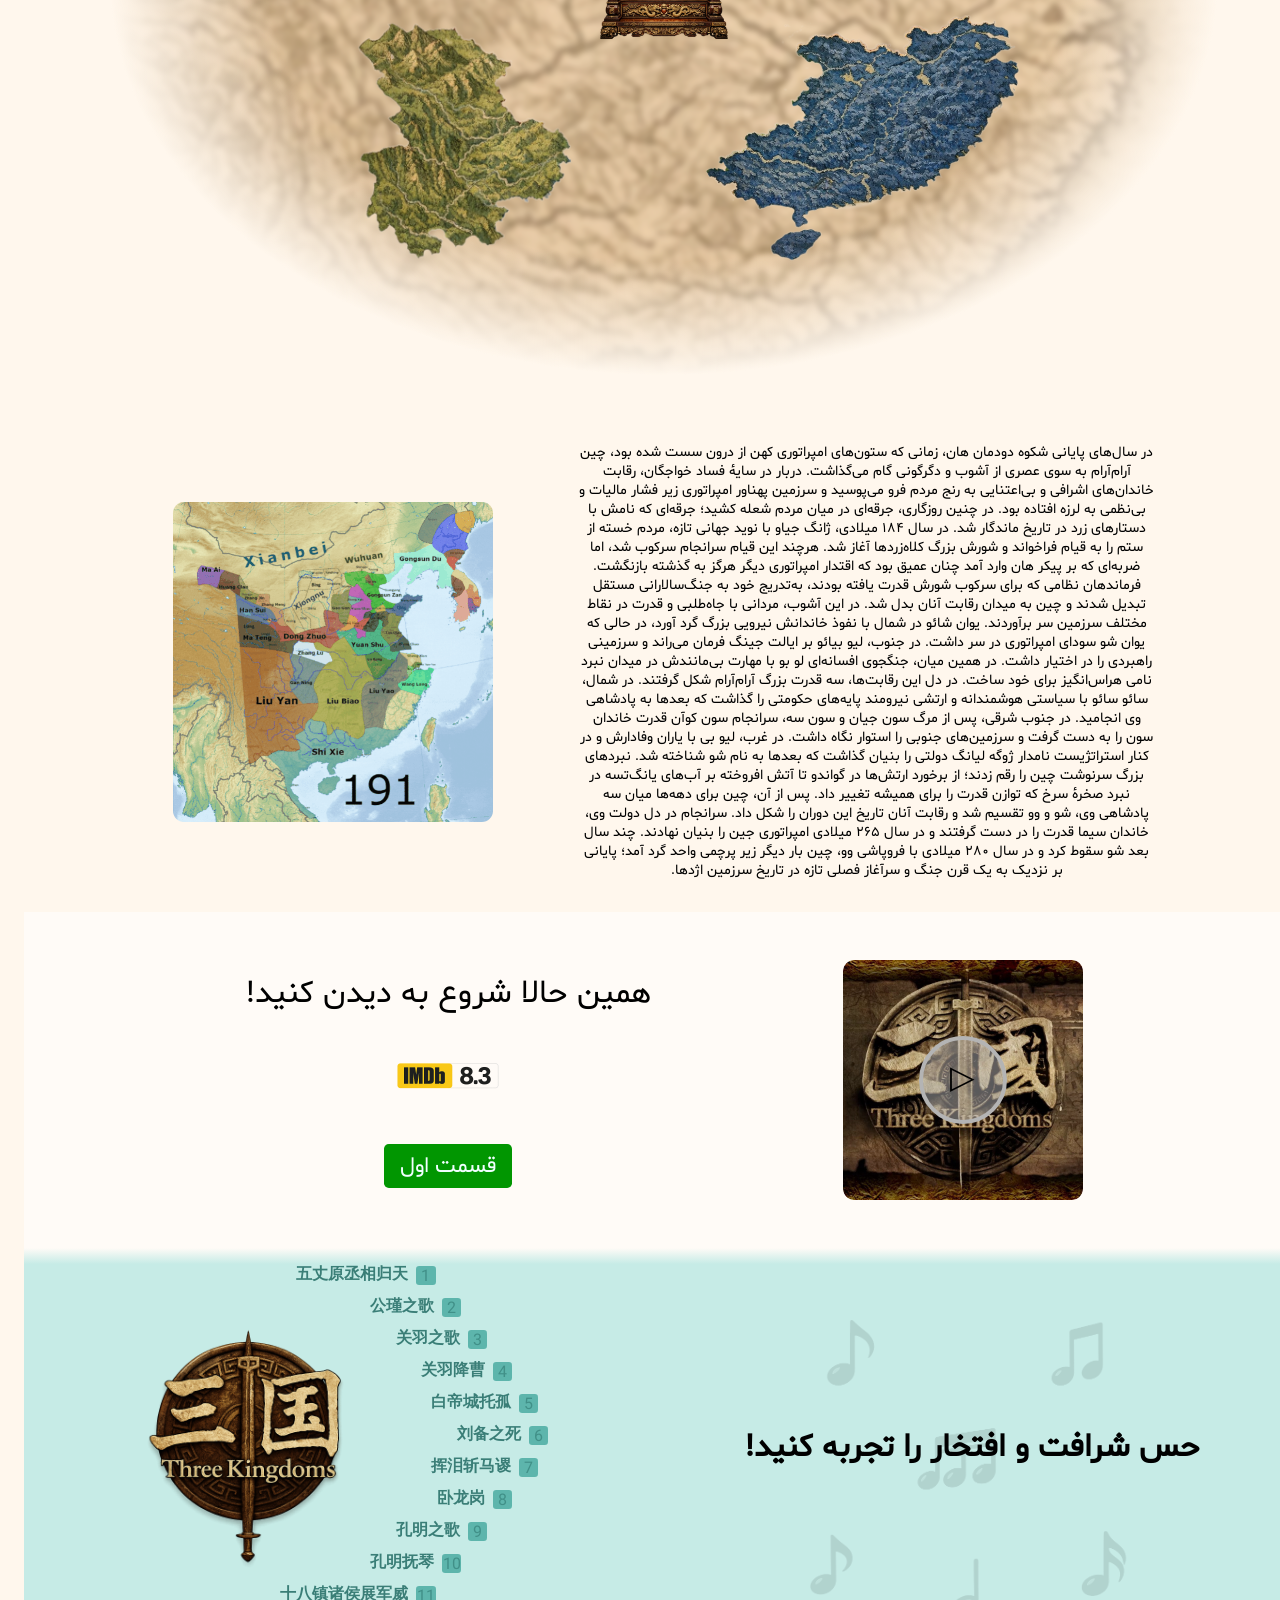
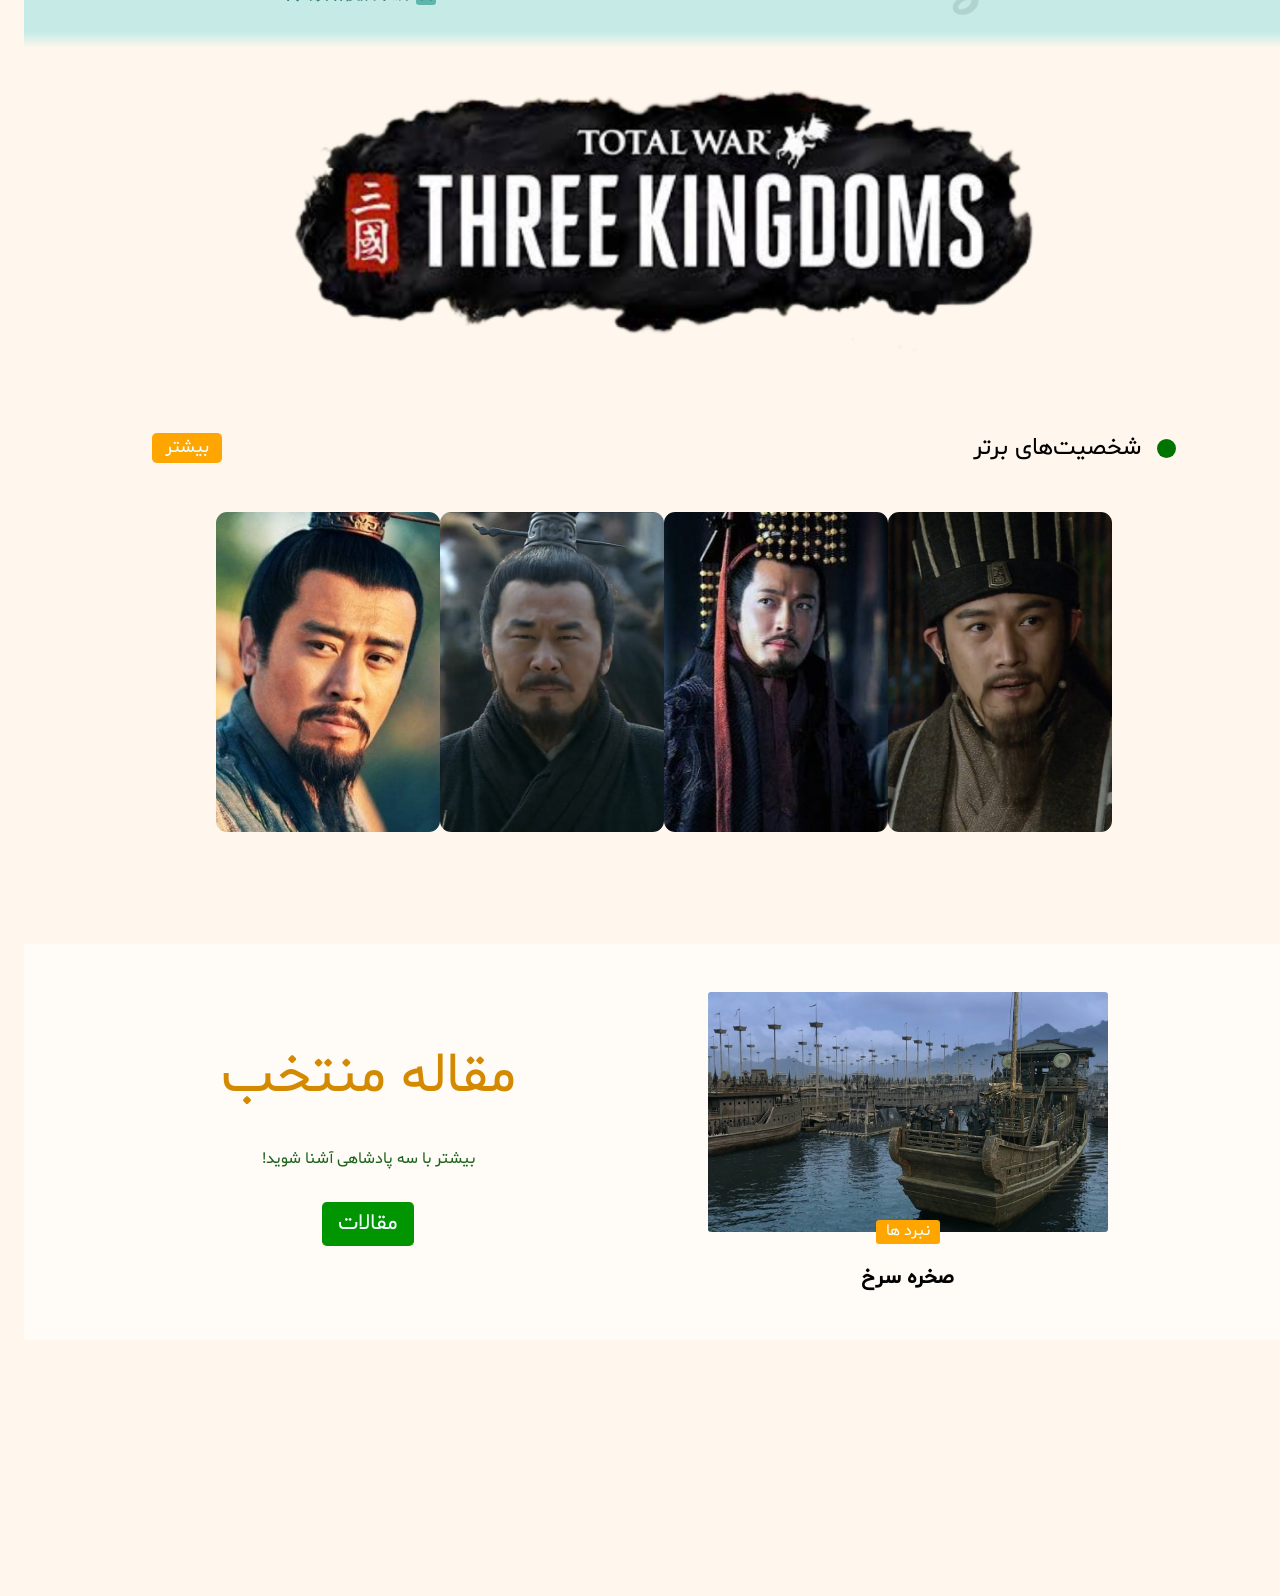
==== commit 44b5a62f: "Update index.html" ====
--- a/index.html
+++ b/index.html
@@ -799,6 +799,7 @@
         <div class="footer-2">
           <div class="footer-2-1">©کلیه حقوق مادی و معنوی سایت محفوظ است.</div>
           <div class="footer-2-2">ساخته شده توسط محسن فاضلی</div>
+          <div class="footer-2-2">مطالب سایت آمیخته با رمان عاشقانه سه پادشاهی است و محتوای آن از نظر تاریخی تایید نمی شود.</div>
         </div>
       </div>
       <div class="footer-picpng">
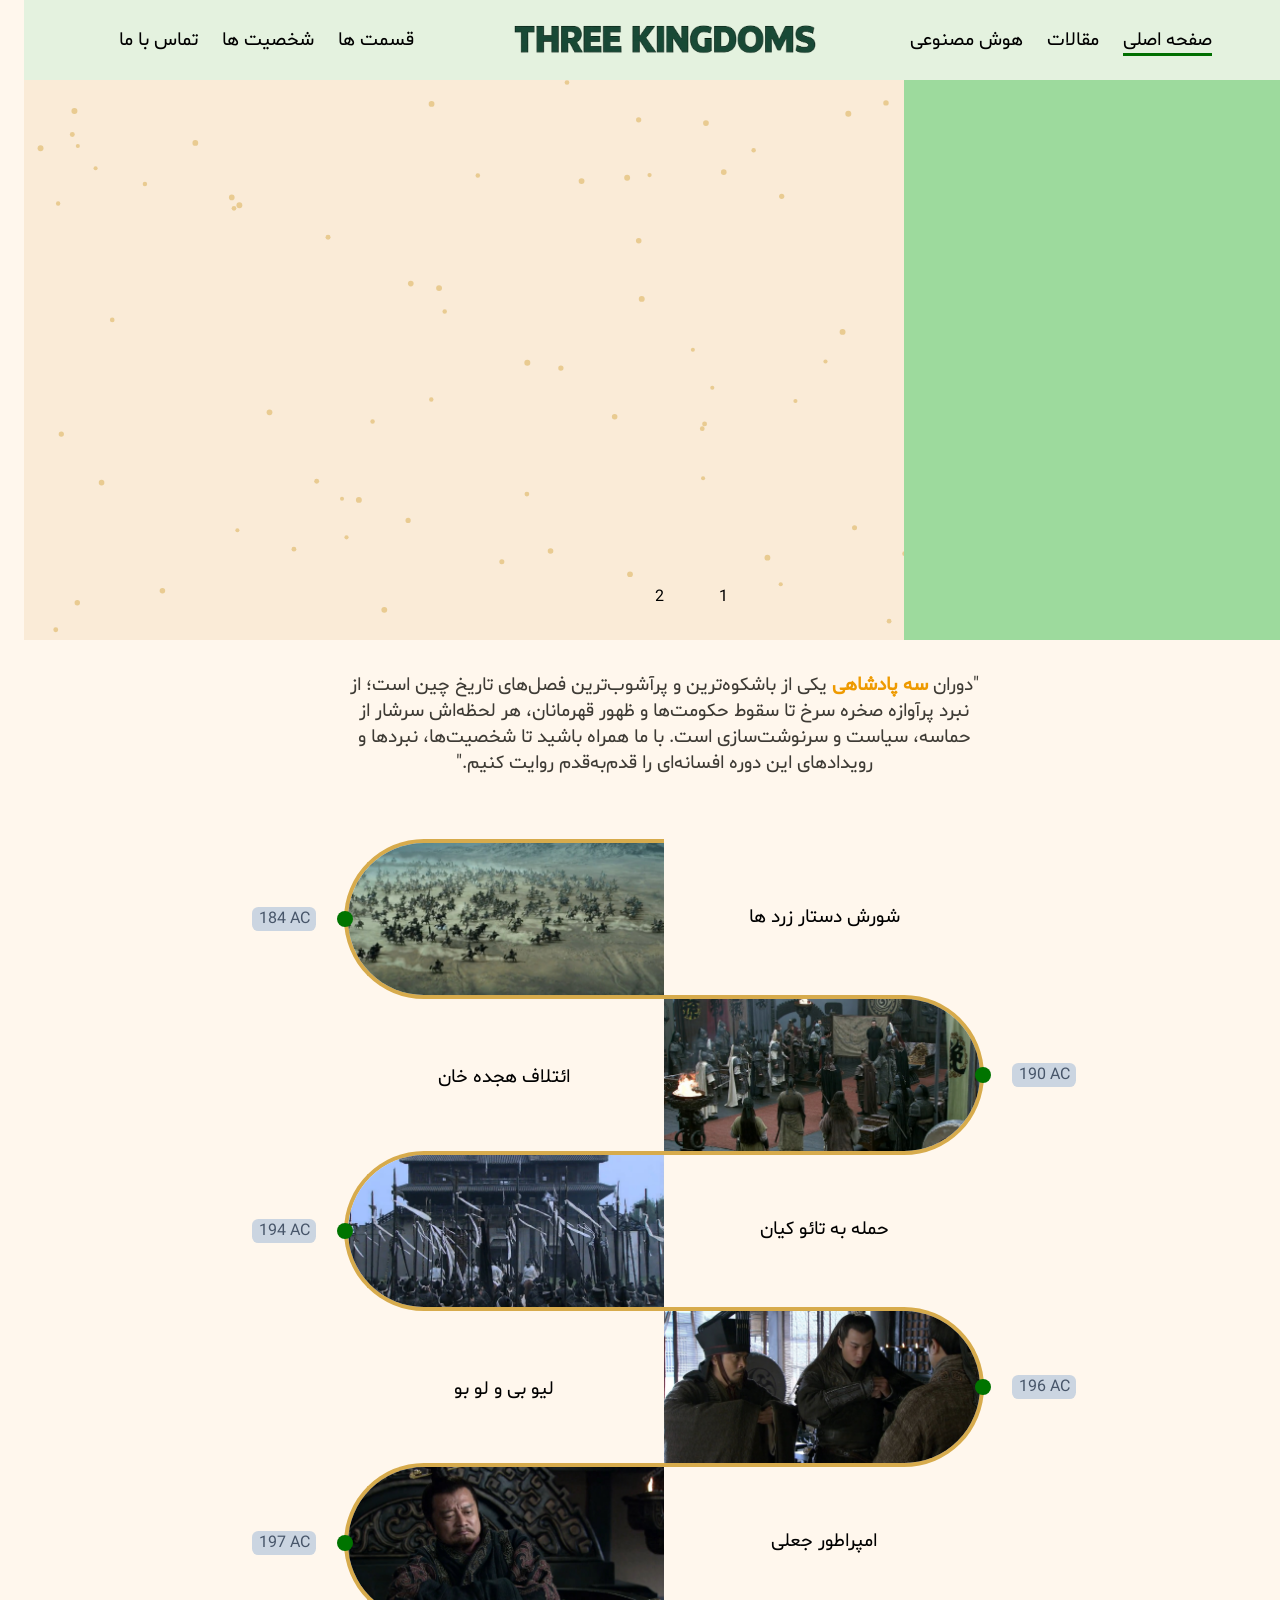
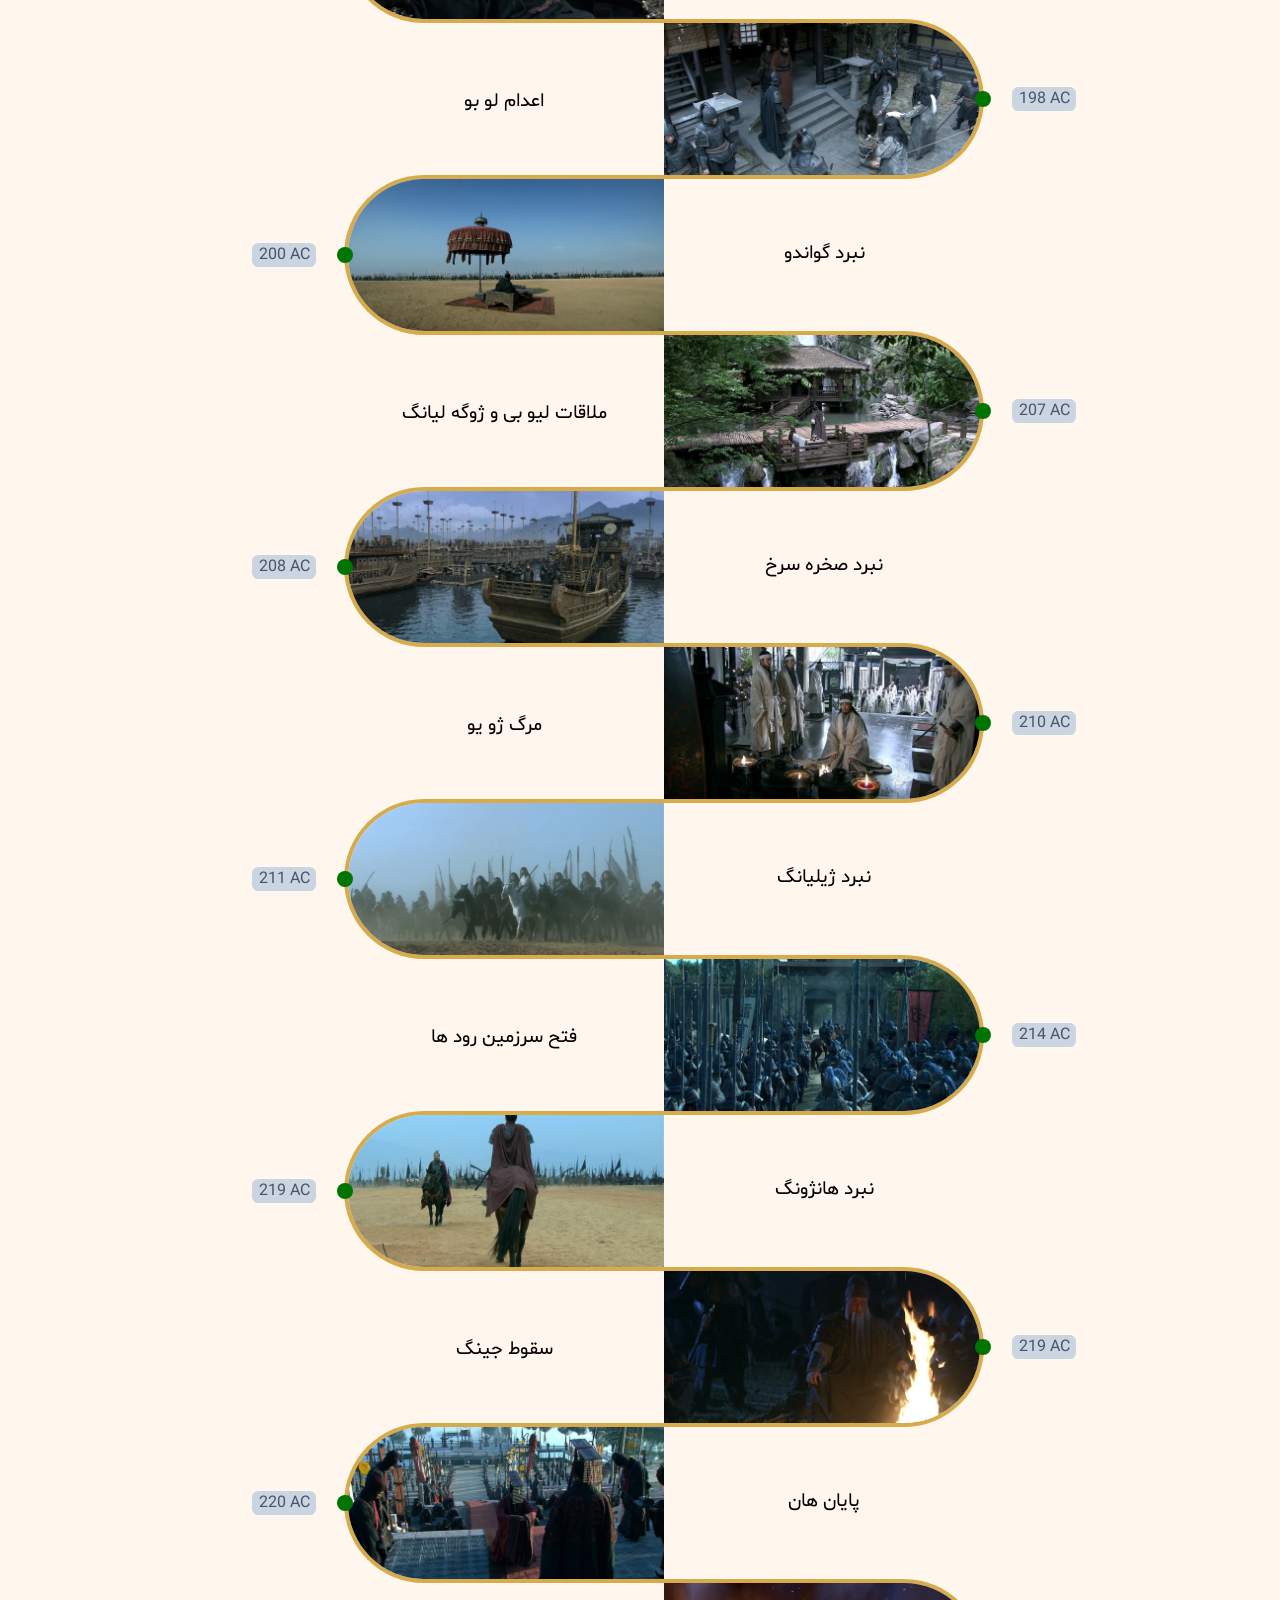
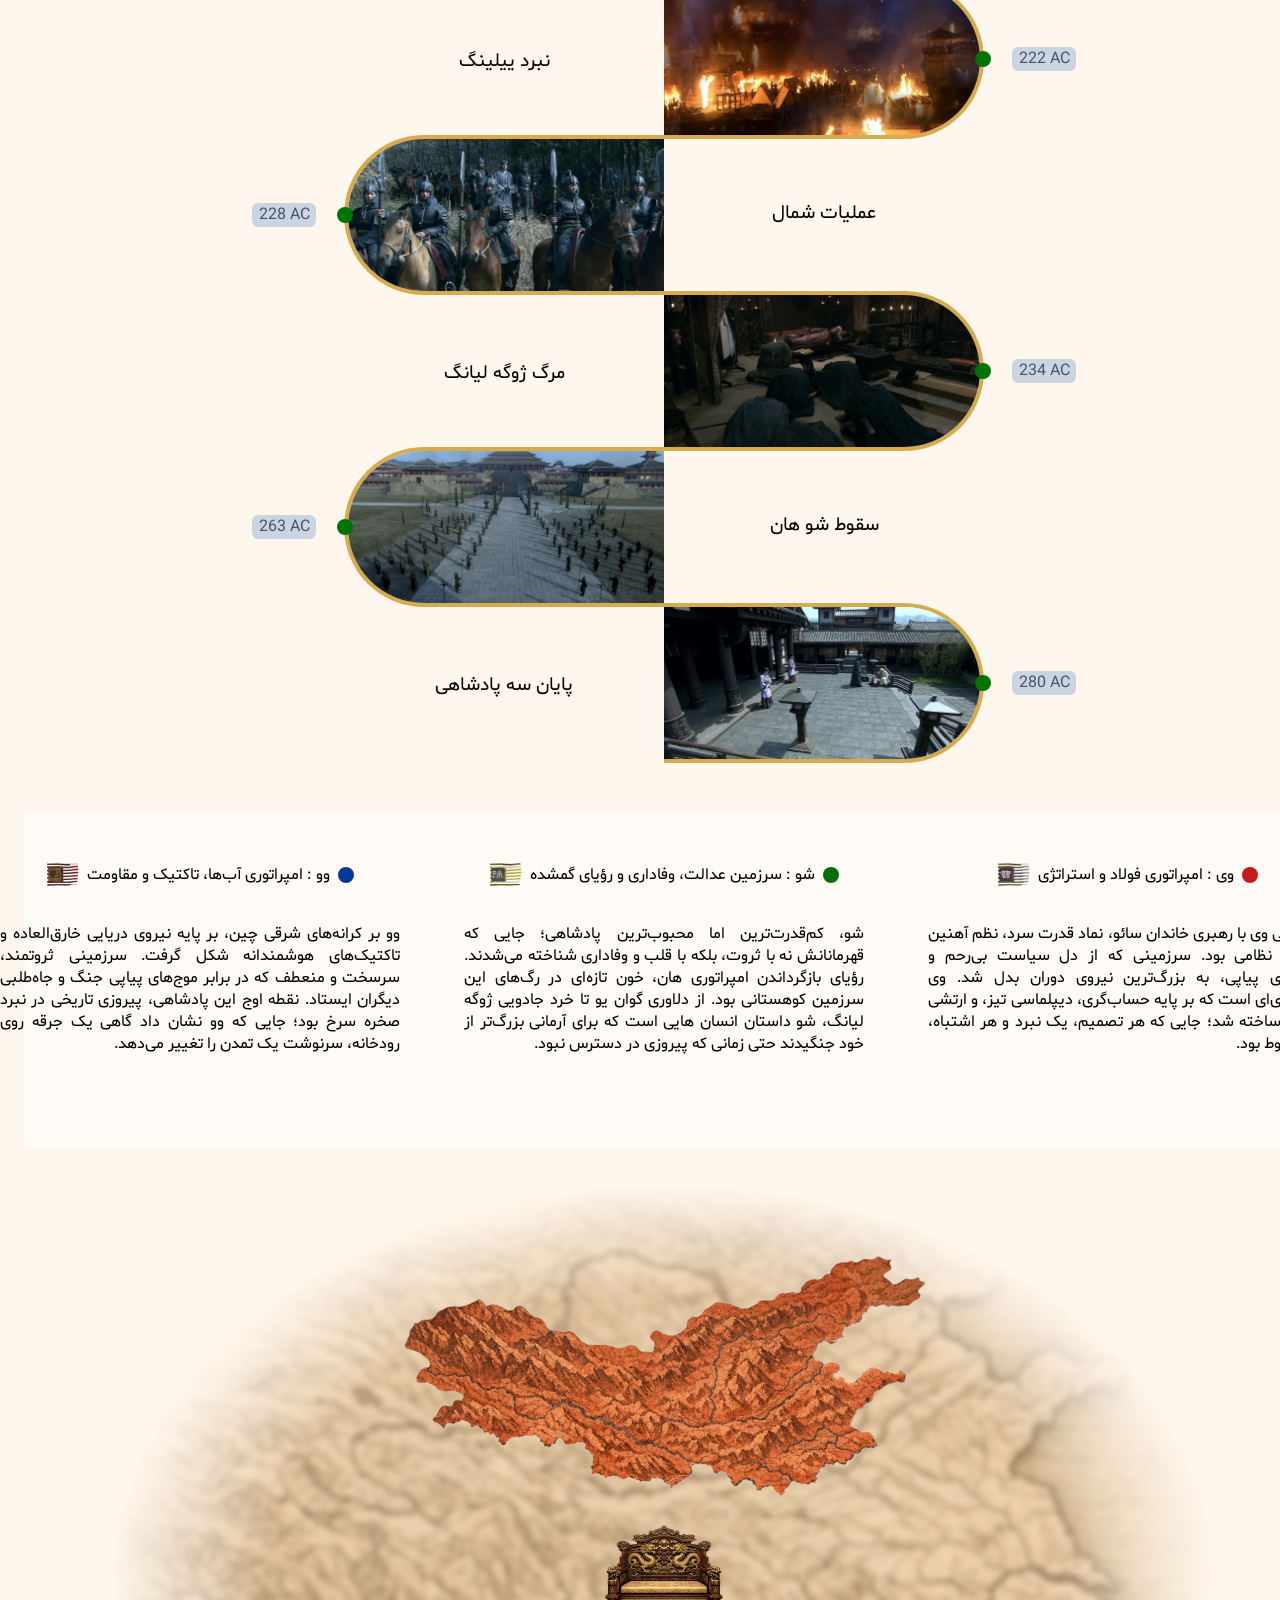
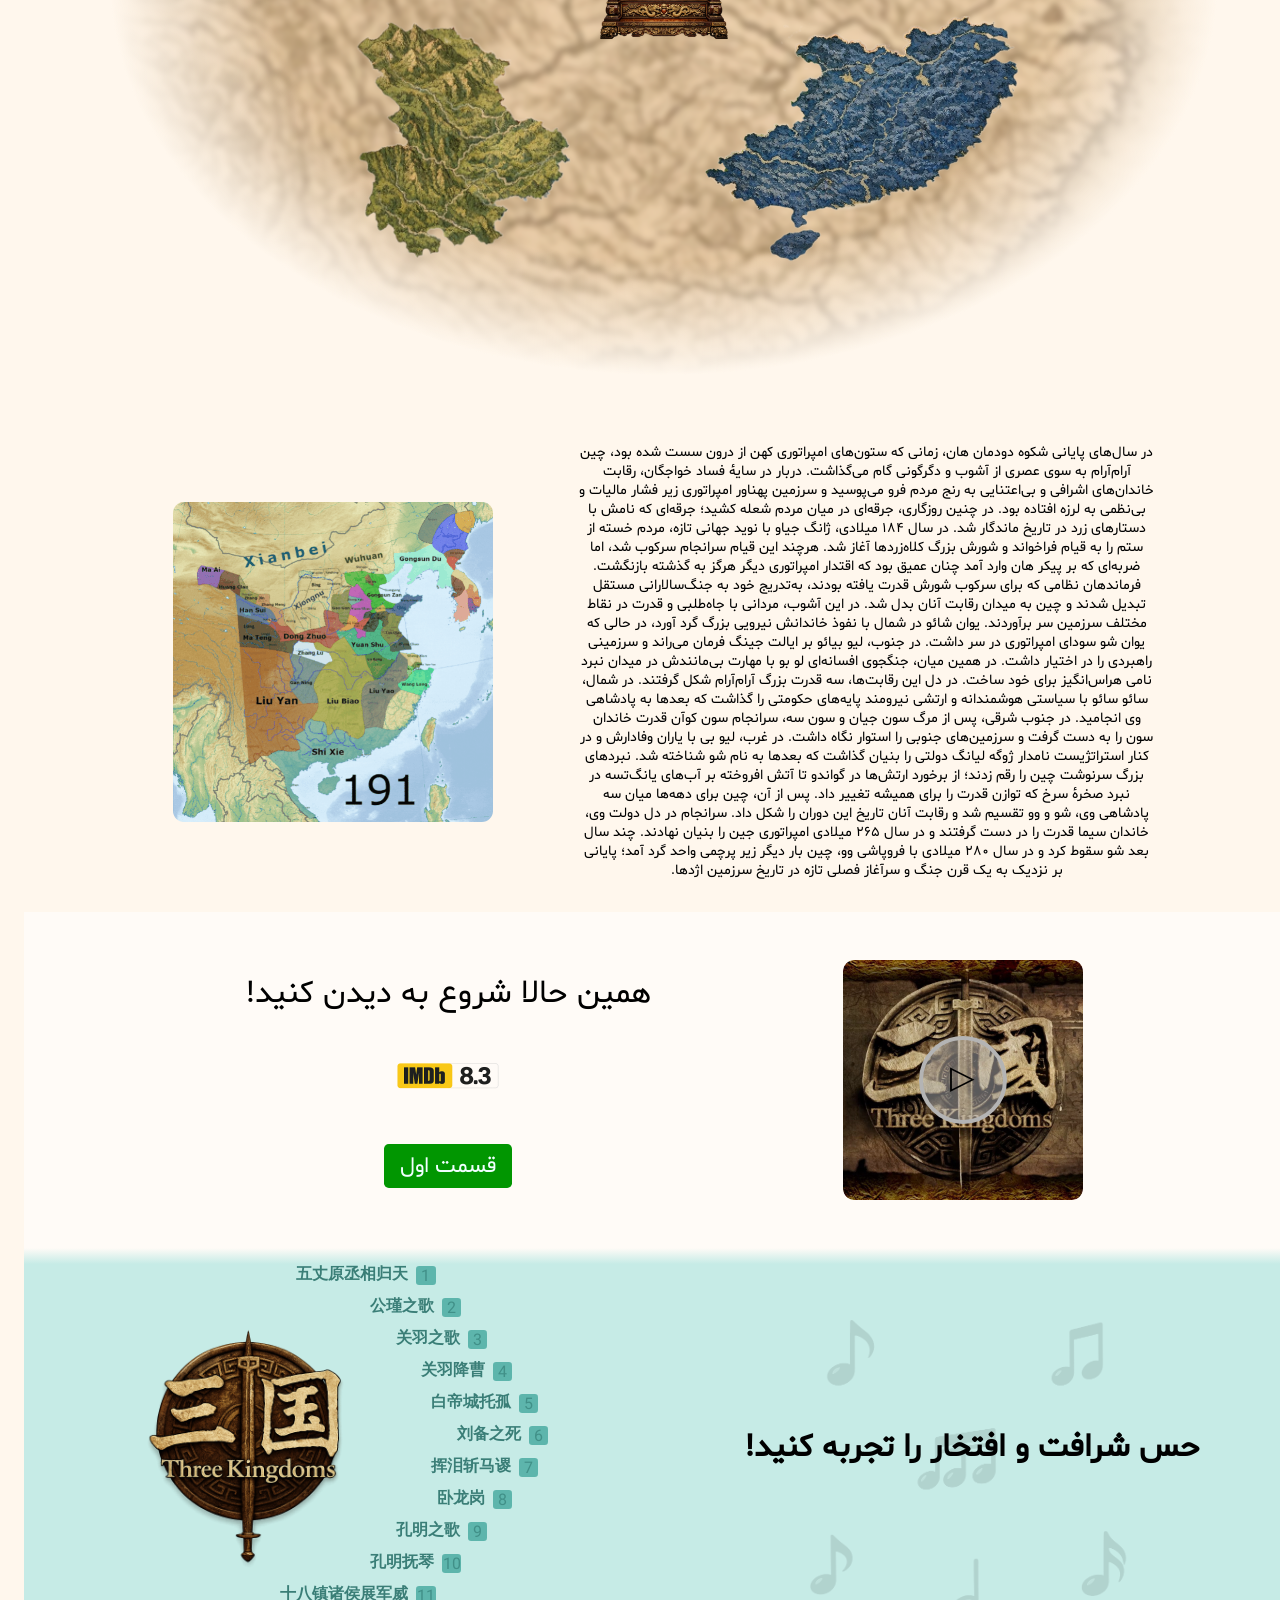
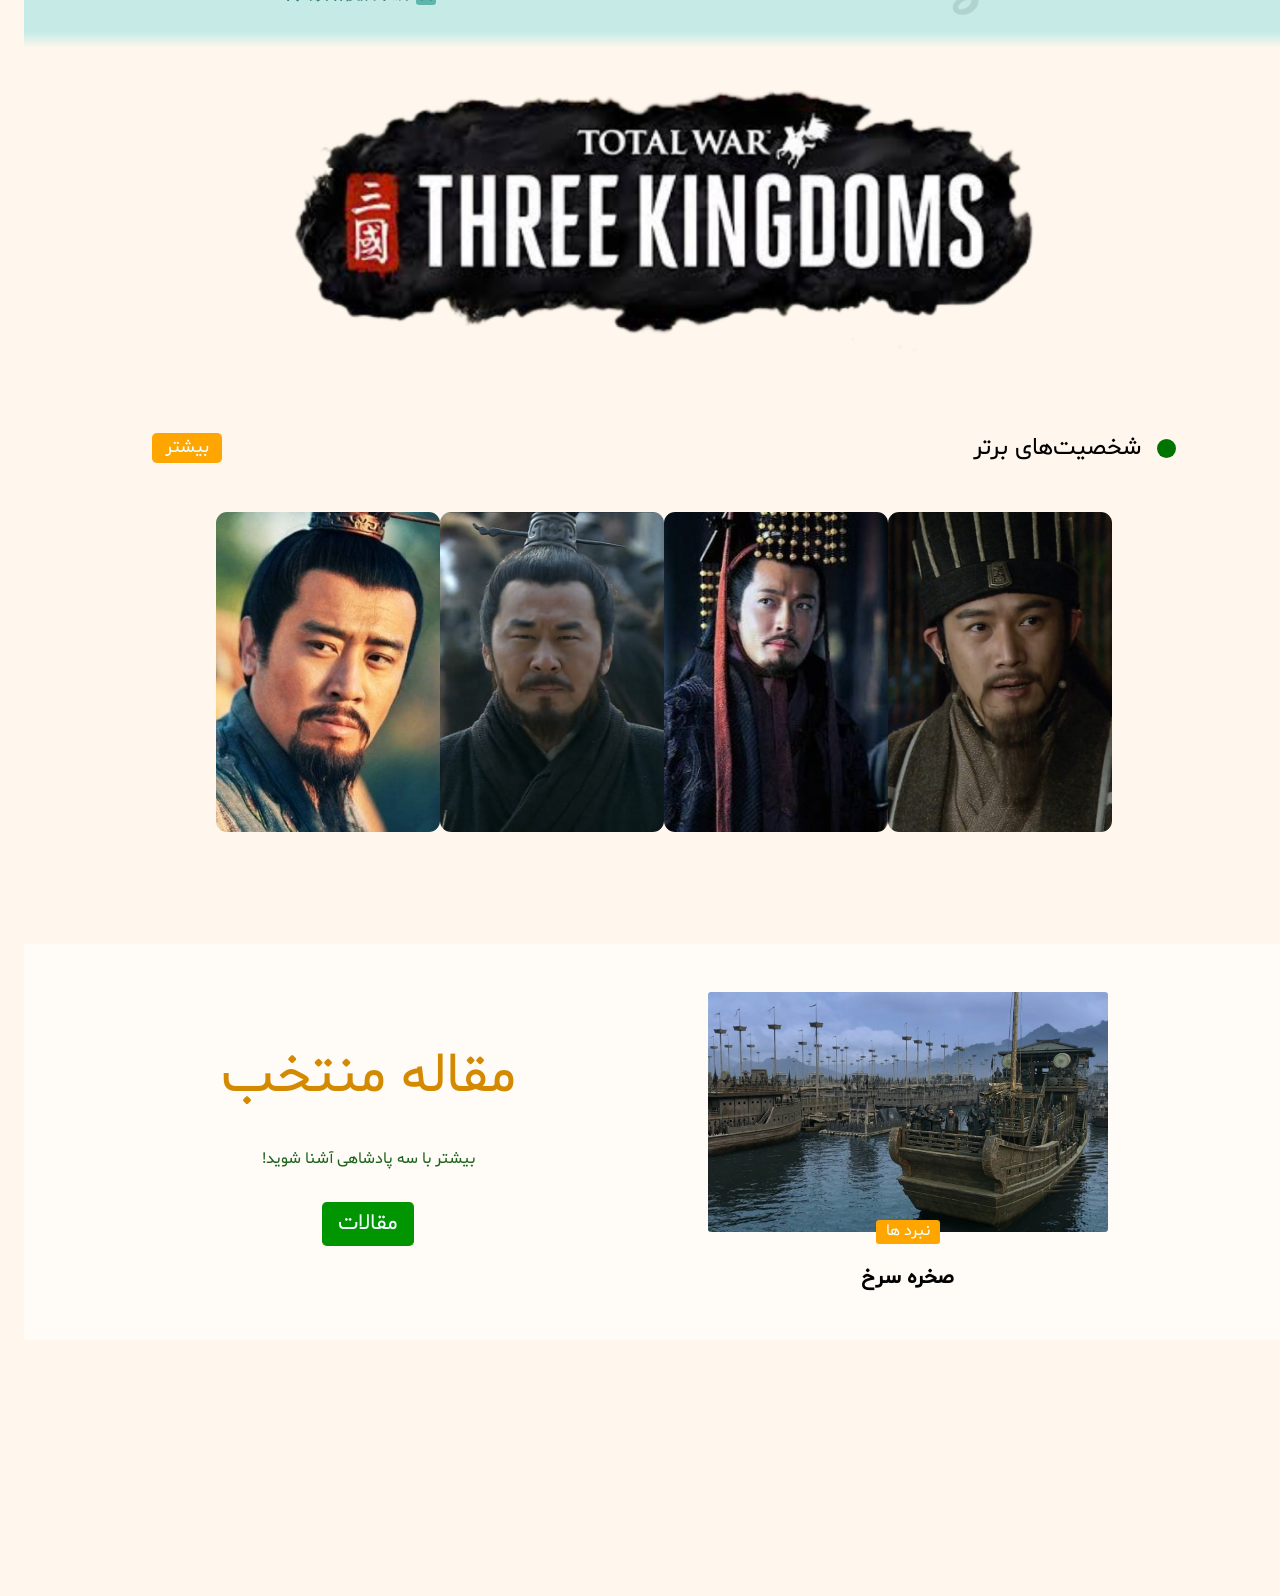
==== commit d468fe01: "Update index.html" ====
--- a/index.html
+++ b/index.html
@@ -798,8 +798,7 @@
 
         <div class="footer-2">
           <div class="footer-2-1">©کلیه حقوق مادی و معنوی سایت محفوظ است.</div>
-          <div class="footer-2-2">ساخته شده توسط محسن فاضلی</div>
-          <div class="footer-2-2">مطالب سایت آمیخته با رمان عاشقانه سه پادشاهی است و محتوای آن از نظر تاریخی تایید نمی شود.</div>
+          <div class="footer-2-2">مطالب سایت آمیخته با رمان عاشقانه سه پادشاهی است و محتوای آن از نظر تاریخی تایید نمی شود.ساخته شده توسط محسن فاضلی</div>
         </div>
       </div>
       <div class="footer-picpng">
